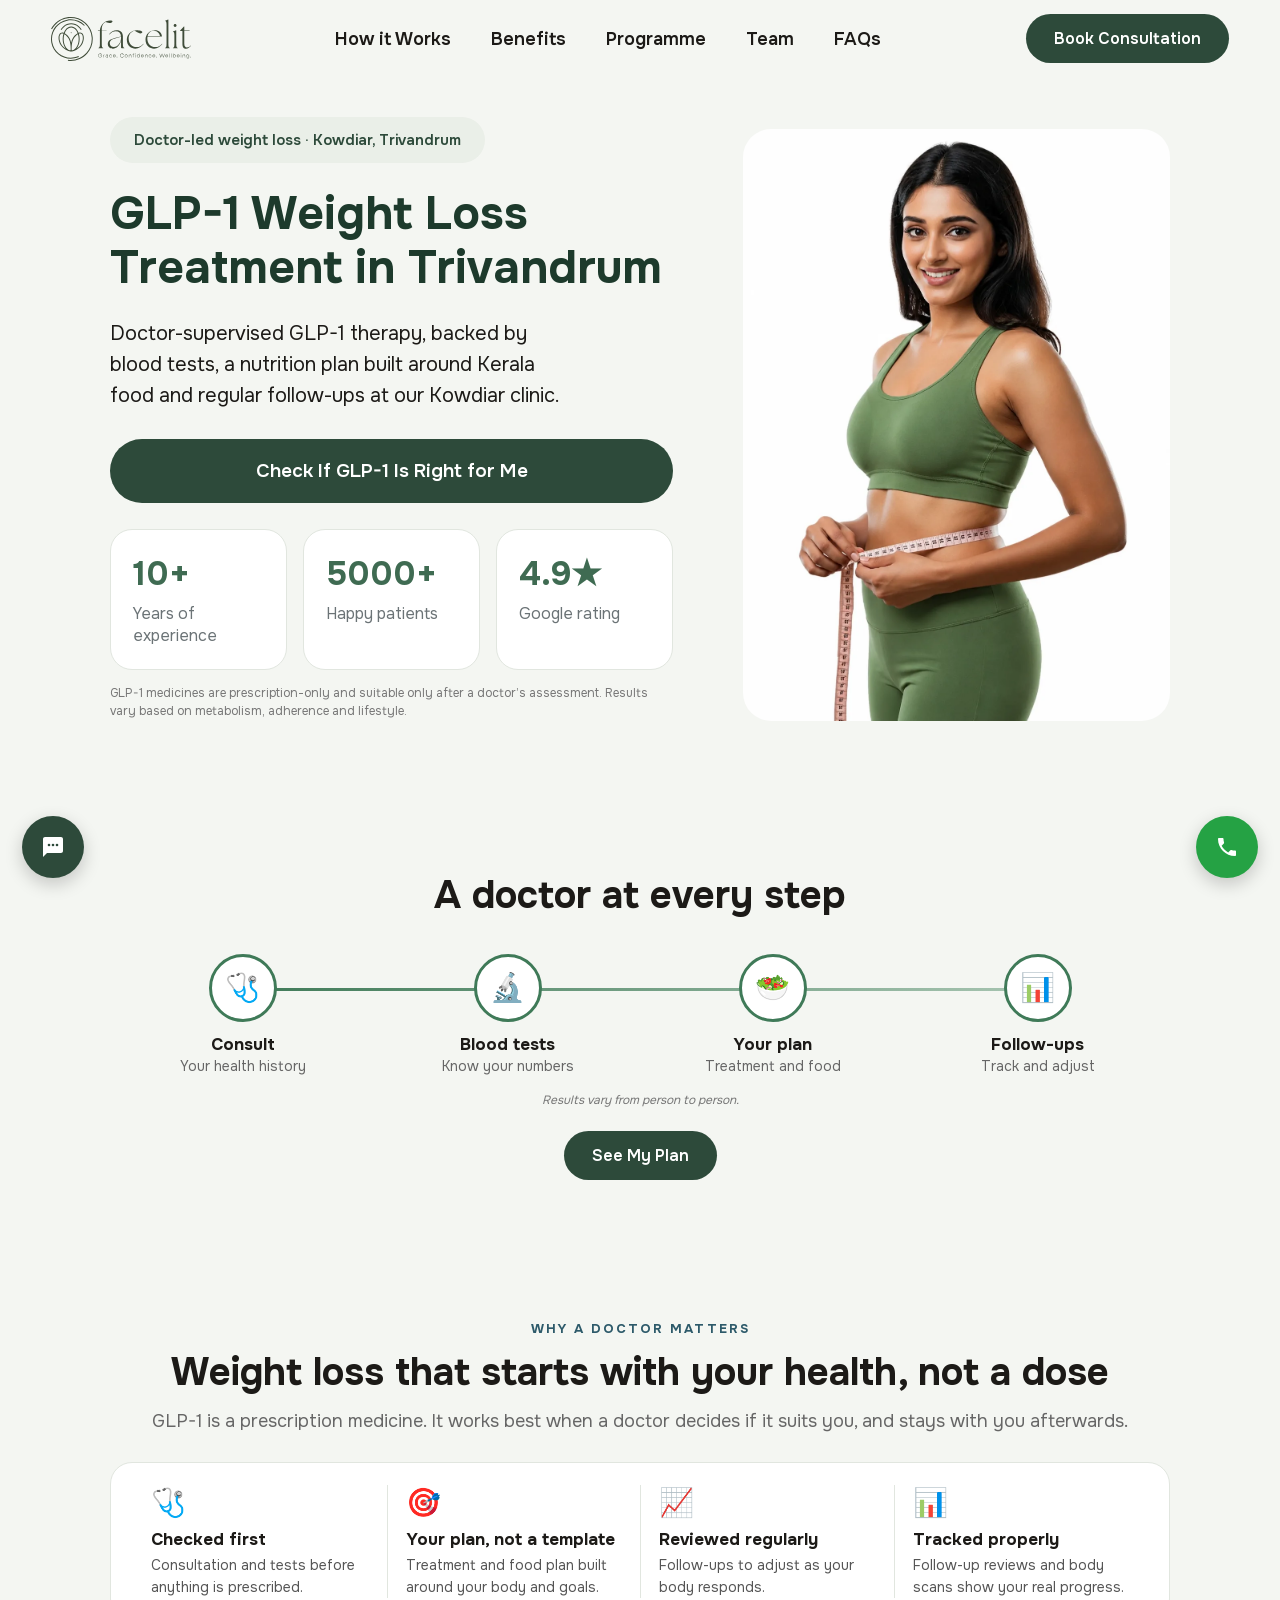
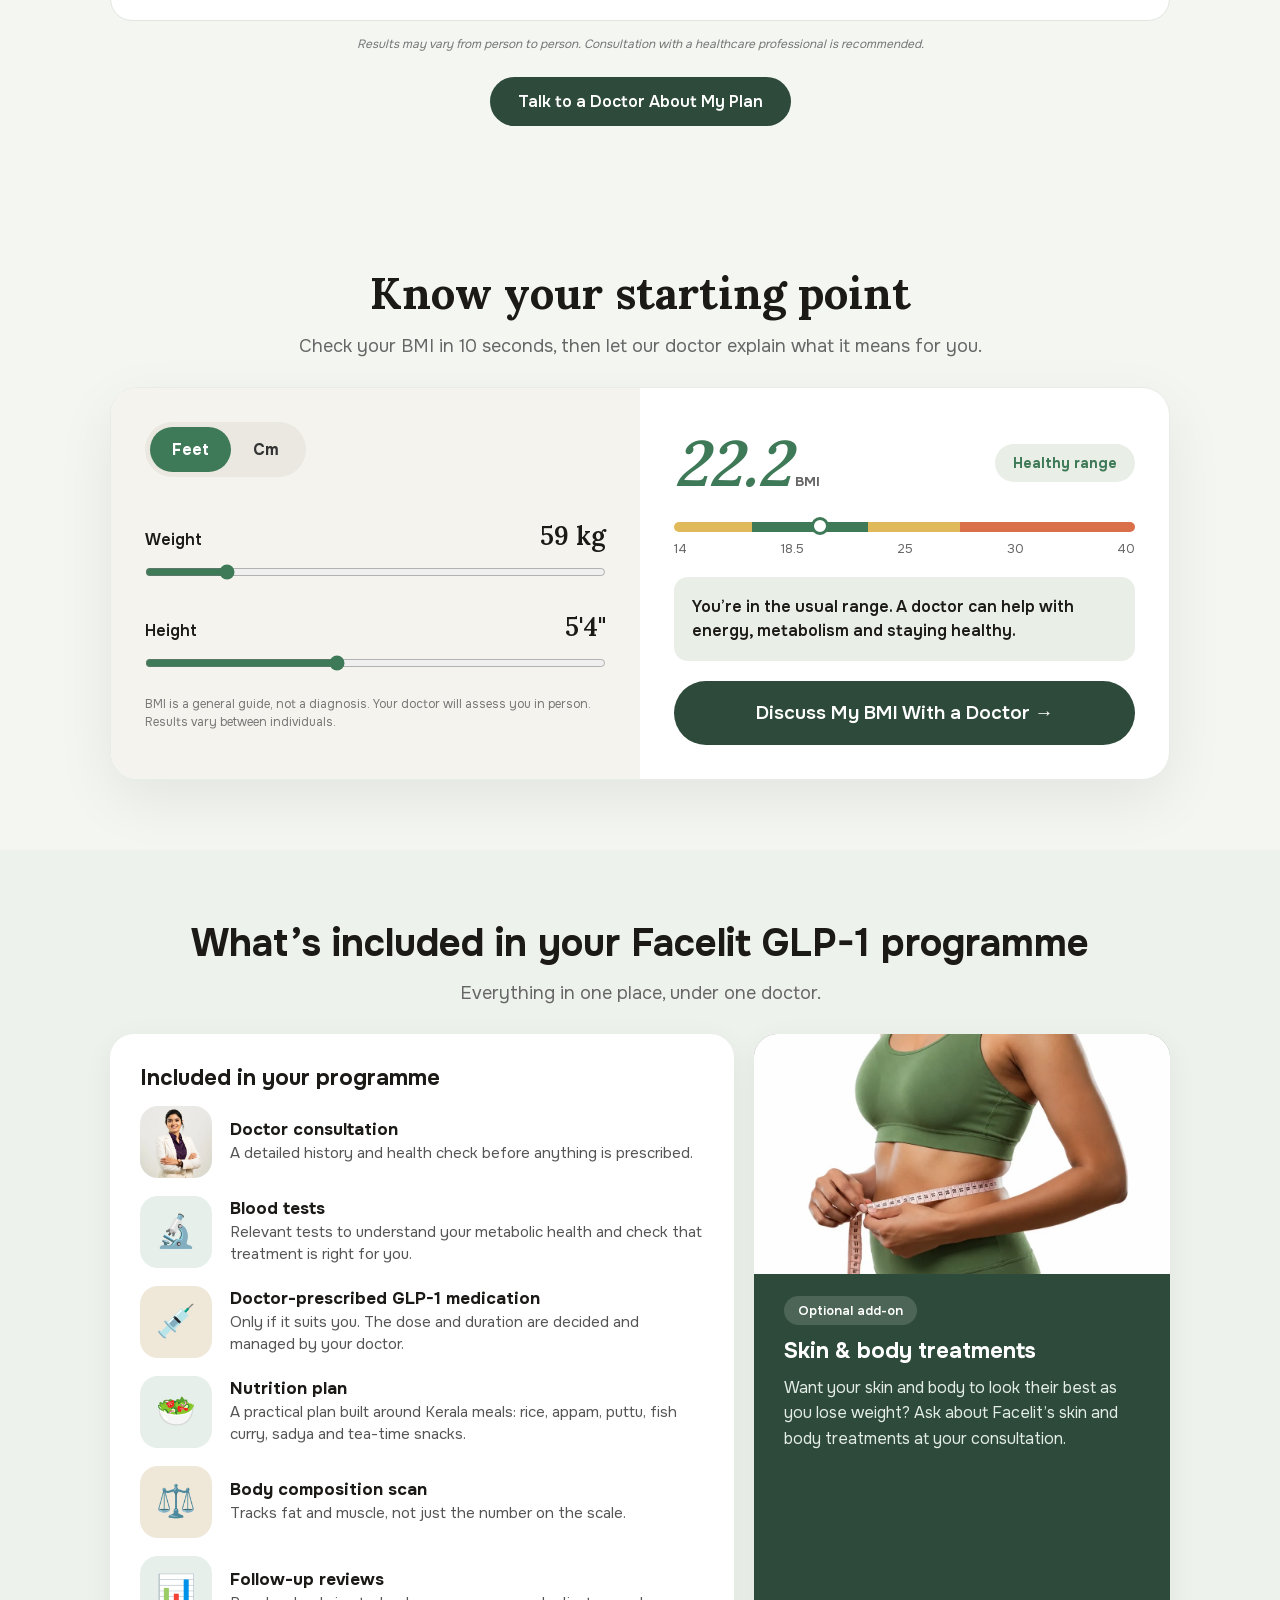
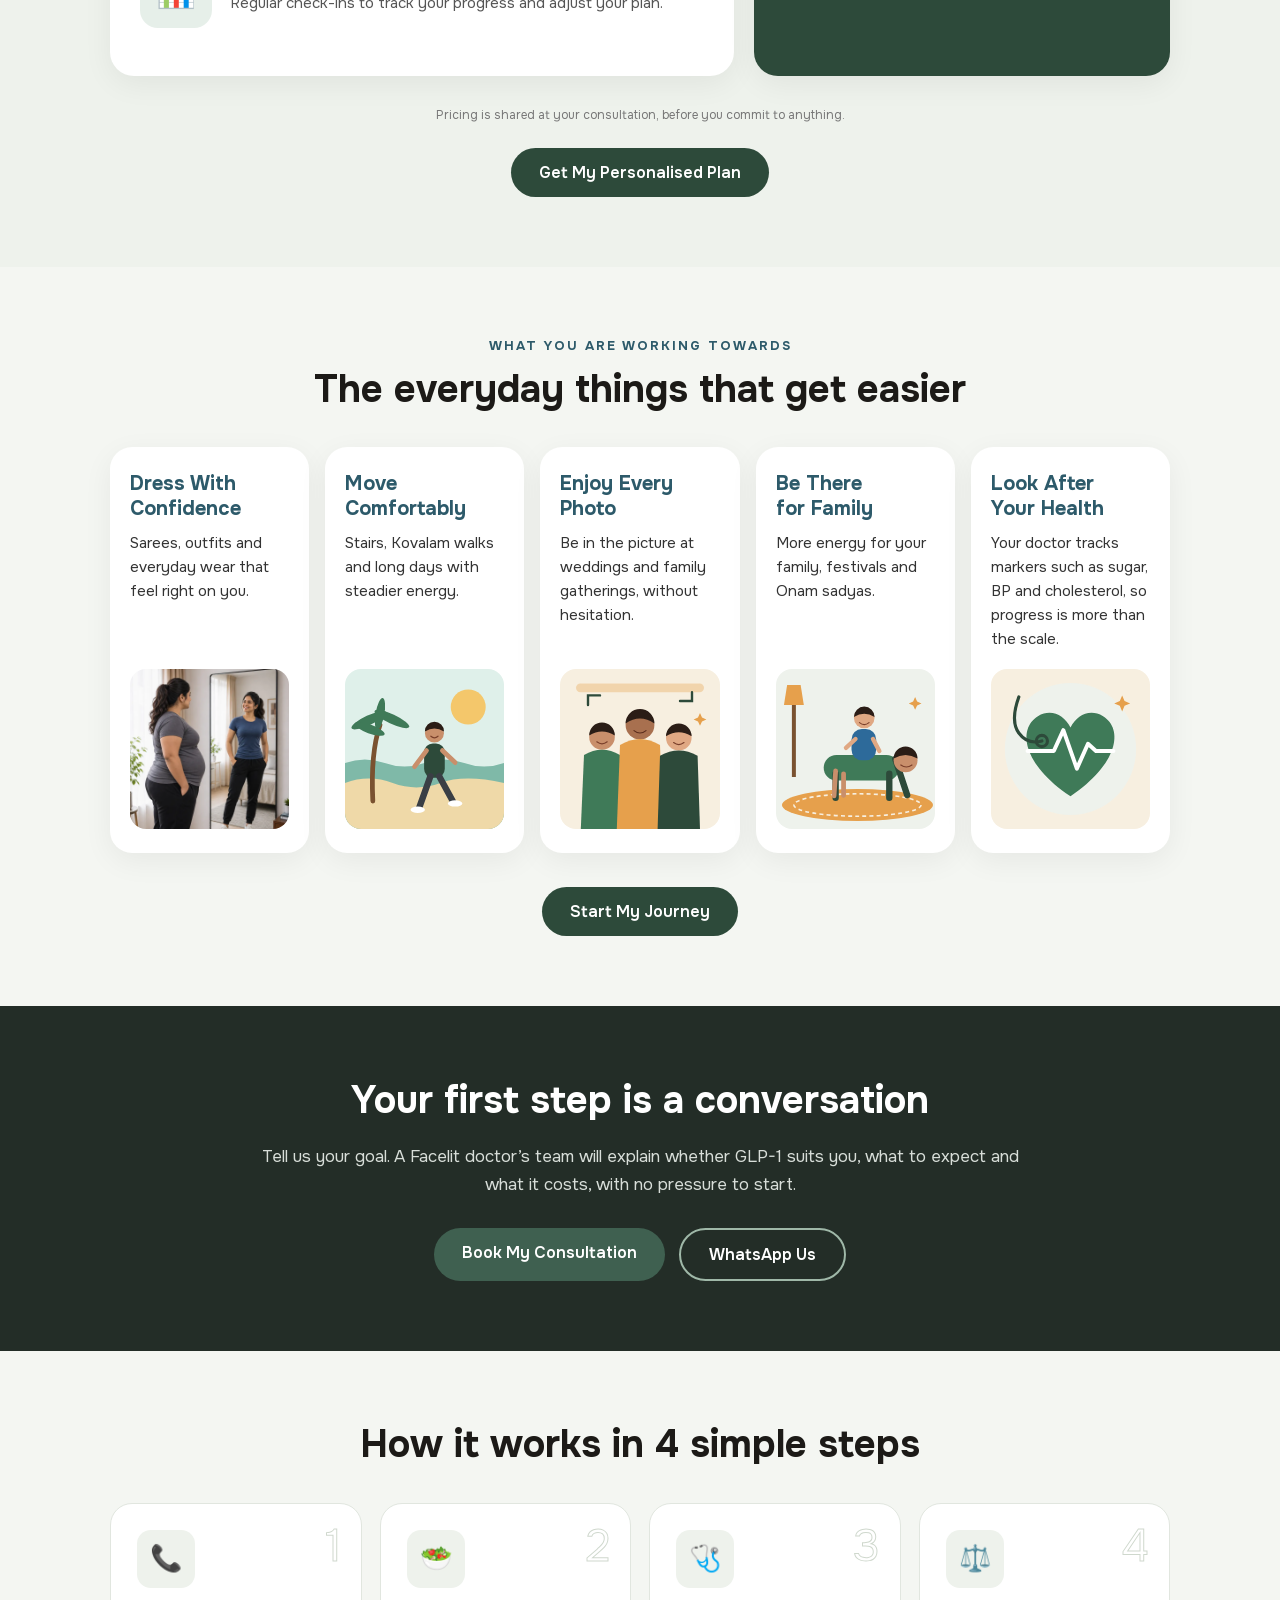
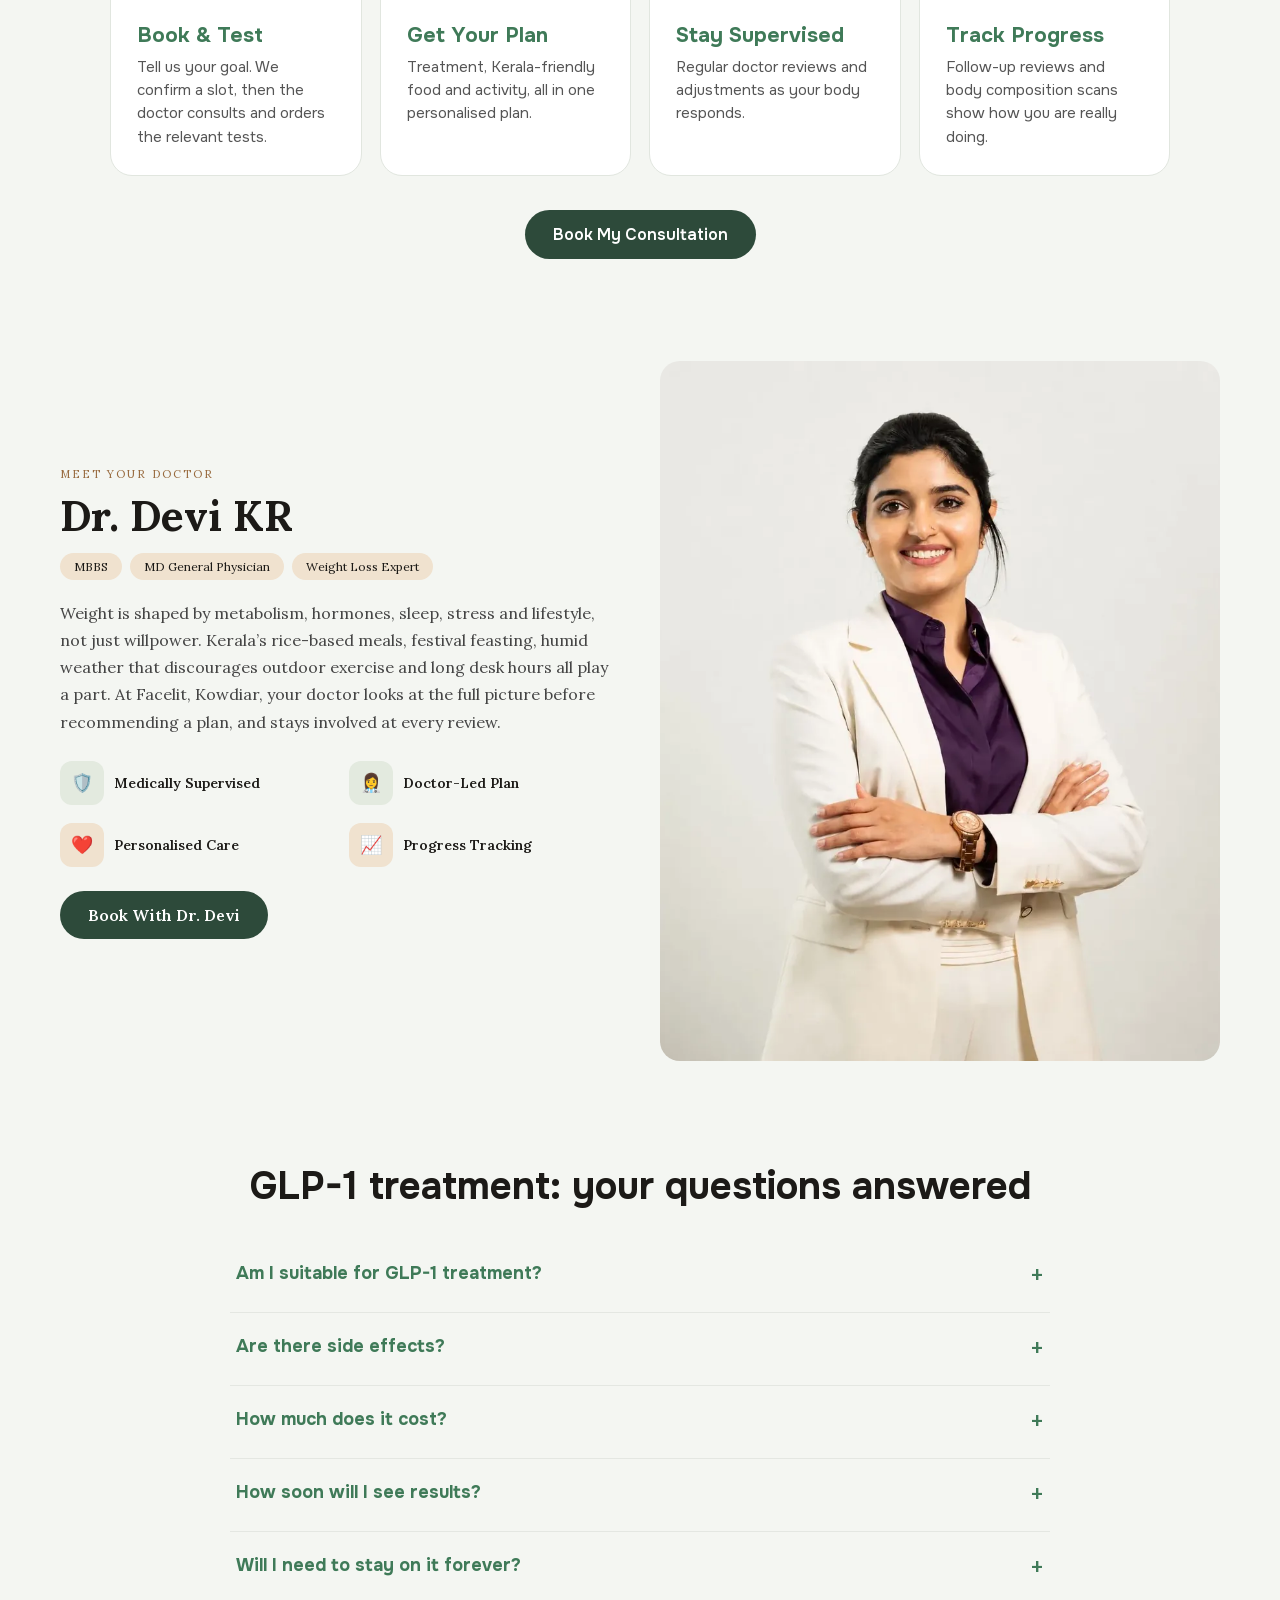
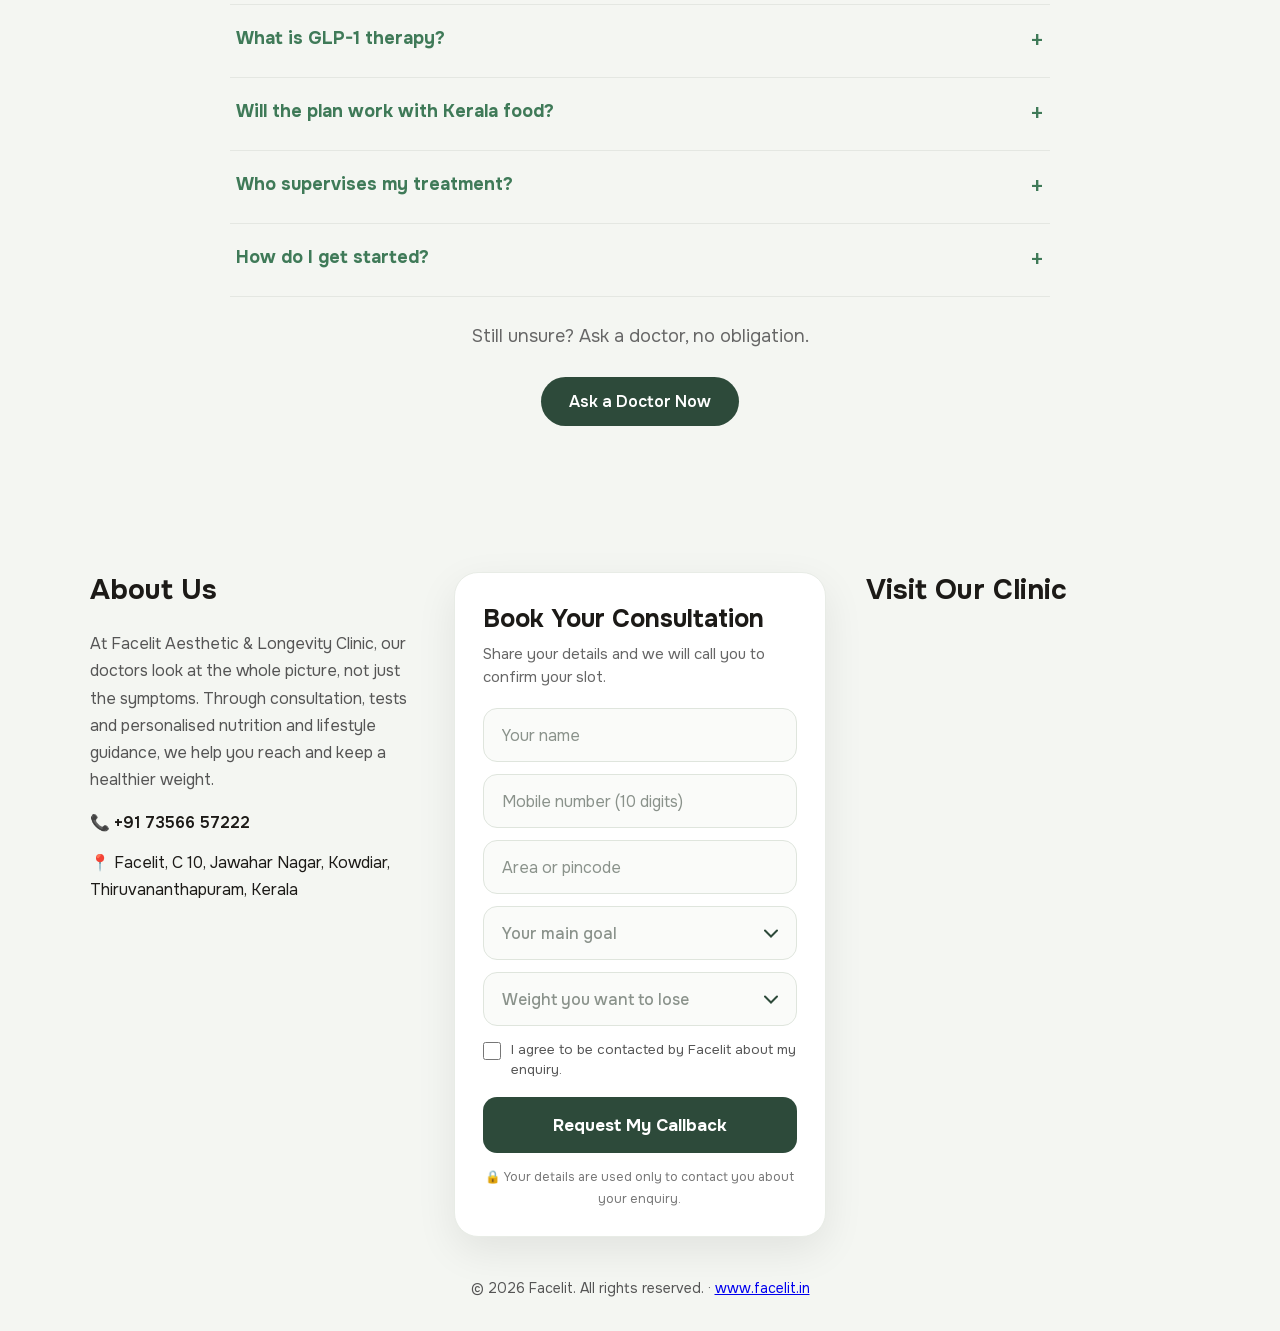
==== glp1-trivandrum/index.html @ 4f312d4b "GLP-1 benefits: mirror photo on Dress With Confidence card Co-Authored-By: Claude Sonnet 5.5 <norepl" ====
<!doctype html>
<html lang="en"><head><meta charset="utf-8"><meta name="robots" content="noindex, nofollow"><link rel="icon" type="image/png" sizes="32x32" href="/assets/favicon-32.png"><link rel="apple-touch-icon" href="/assets/apple-touch-icon.png"><meta name="viewport" content="width=device-width,initial-scale=1">
<title>GLP-1 Weight Loss Treatment in Trivandrum | Doctor-Supervised | Facelit</title>
<meta name="description" content="Doctor-supervised GLP-1 weight loss in Trivandrum. Consultation and tests first, a plan built around Kerala food, regular reviews. Facelit, Kowdiar.">
<link rel="preload" as="font" type="font/woff2" href="/assets/fonts/onest-latin.woff2" crossorigin><link rel="preload" as="font" type="font/woff2" href="/assets/fonts/lora-latin.woff2" crossorigin>
<link rel="preload" as="image" href="/assets/glp-hero.webp" fetchpriority="high"><link rel="stylesheet" href="/medifacials/style.css">
<style>
.hero-box{background:#fff;border-radius:20px;padding:28px;box-shadow:0 8px 28px rgba(0,0,0,.08)}
.hero-box h2{font-size:24px;margin-bottom:6px}
.bmi label{display:block;font-size:14px;font-weight:600;margin:16px 0 4px}.bmi output{float:right;color:#3a4d39}
.bmi input[type=range]{width:100%;accent-color:#3a4d39}
.bmi-val{font:700 40px Lora,serif;color:#2d3c2d;margin:16px 0 0}.bmi-msg{font-size:14px;color:#555;line-height:1.5;margin:4px 0 16px}
.bmi-bar{height:8px;border-radius:8px;background:linear-gradient(90deg,#7fb2d9 0 25%,#7fc08a 25% 50%,#e8c35a 50% 75%,#d9704a 75%);position:relative;margin:10px 0}
.bmi-bar i{position:absolute;top:-4px;width:4px;height:16px;background:#1c1a17;border-radius:2px;left:0}
.fine{font-size:12px;color:#777;line-height:1.5}
.pgrid,.agrid{display:grid;grid-template-columns:repeat(4,1fr);gap:16px;margin:28px 0;text-align:left}
.agrid{grid-template-columns:repeat(5,1fr)}
.pcard,.acard{background:#fff;border-radius:16px;padding:22px;box-shadow:0 4px 16px rgba(0,0,0,.05)}
.pcard h3,.acard h3{font-size:17px;margin:10px 0 6px}.pcard p,.acard p{font-size:14px;color:#555;line-height:1.5;margin:0}
.pcard .ic,.acard .ic{width:48px;height:48px;border-radius:12px;background:#f0e2cf;display:flex;align-items:center;justify-content:center;font-size:22px}
.acard .n{font:700 13px Onest;color:#986a3e;letter-spacing:1px}
.steps-sec{background:#f7ecdf}
@media(max-width:768px){.pgrid{grid-template-columns:repeat(2,1fr)}.agrid{grid-template-columns:1fr}}
body{background:#f4f6f2}
.nav{display:flex;align-items:center;justify-content:space-between;gap:20px;padding:14px 4%;background:#f4f6f2;position:sticky;top:0;z-index:8}.nav img{height:44px;width:auto}
.nav nav{display:flex;gap:40px;font-weight:600;font-size:18px}.nav nav a{color:#1c1a17;text-decoration:none}.nav nav a:hover{color:#1f4a38}
.pill{display:inline-block;background:#2d4a3a;color:#fff;font-weight:600;padding:14px 28px;border-radius:999px;text-decoration:none}.pill-wide{display:block;text-align:center;font-size:19px;padding:20px}
.g-hero{background:#f4f6f2;padding:40px 20px 70px}.g-grid{max-width:1060px;margin:auto;display:grid;grid-template-columns:1.32fr 1fr;gap:70px;align-items:center}
.badge{display:inline-block;background:#eaefe8;color:#2d4a3a;font-weight:600;font-size:15px;padding:13px 24px;border-radius:999px}
.g-h1{font:700 46px/1.18 Onest,sans-serif;color:#1d3a2c;margin:24px 0 22px}.g-lead{font-size:20px;line-height:1.55;color:#1c1a17;margin:0 0 28px}
.tiles{display:grid;grid-template-columns:repeat(3,1fr);gap:16px;margin:26px 0 14px}.tile{background:#fff;border:1px solid #e1e6df;border-radius:22px;padding:22px 22px;min-height:140px}
.tile b{display:block;font:700 34px Onest,sans-serif;color:#3f6b52;margin-bottom:8px}.tile span{font-size:16px;color:#6b7376;line-height:1.4}
.g-img{background:#fff;border-radius:28px;overflow:hidden;aspect-ratio:1065/1477}.g-img img{width:100%;height:100%;object-fit:cover;object-position:50% 50%}
.fab{position:fixed;bottom:22px;width:62px;height:62px;border-radius:50%;display:flex;align-items:center;justify-content:center;color:#fff;font-size:28px;text-decoration:none;box-shadow:0 6px 18px rgba(0,0,0,.2);z-index:10}.fab-wa{left:22px;background:#2d4a3a}.fab-call{right:22px;background:#25a244}
@media(max-width:900px){.nav nav{display:none}.g-grid{grid-template-columns:1fr;gap:30px}.g-h1{font-size:36px}.g-lead{font-size:17px}.fab{bottom:80px}.tile b{font-size:24px}}

.c{max-width:1100px;margin:auto;padding:0 20px}.sec{padding:70px 0}.sec.alt{background:#eef2ec}.center{text-align:center}
.eb{font:700 13px Onest;letter-spacing:2px;color:#2d5a6a;text-transform:uppercase;margin:0 0 12px}.h{font:700 38px/1.25 Onest,sans-serif;color:#1c1a17;margin:0 0 14px}.h.serif{font-family:Lora,serif;font-size:44px}.sb{color:#666;font-size:18px;margin:0 0 30px}
.strip{display:grid;grid-template-columns:repeat(4,1fr);background:#fff;border:1px solid #e1e6df;border-radius:22px;padding:22px;margin:30px 0 0;text-align:left}.strip div{padding:0 18px;border-left:1px solid #e1e6df}.strip div:first-child{border:0}
.strip i{font-style:normal;font-size:28px;display:block;margin-bottom:8px}.strip b{display:block;font-size:17px;margin-bottom:4px}.strip span{font-size:14px;color:#555;line-height:1.5}
.bmi2{display:grid;grid-template-columns:1fr 1fr;background:#fff;border-radius:28px;box-shadow:0 20px 60px rgba(0,0,0,.07);overflow:hidden;text-align:left;border:1px solid #e8ece6}
.bl{background:#f4f3ee;padding:34px}.br{padding:34px}.seg{display:inline-flex;background:#eae8e1;border-radius:999px;padding:5px;margin-bottom:24px}.seg button{border:0;background:none;padding:12px 22px;border-radius:999px;font:700 16px Onest;cursor:pointer;color:#333}.seg .on{background:#3f7a58;color:#fff}
.row{display:flex;justify-content:space-between;align-items:baseline;margin-top:18px;font-weight:600}.row output{font:600 26px Lora,serif}.bmi2 input[type=range]{width:100%;accent-color:#3f7a58;margin:12px 0}
.top2{display:flex;justify-content:space-between;align-items:center}.bn{font:600 64px Lora,serif;color:#3f7a58;font-style:italic}.top2 small{font-weight:700;color:#666}.chip{background:#e9eee7;color:#3f7a58;font-weight:700;padding:10px 18px;border-radius:999px;font-size:14px}
.bar{height:10px;border-radius:10px;position:relative;margin:18px 0 8px;background:linear-gradient(90deg,#e0b95a 0 17%,#3f7a58 17% 42%,#e0b95a 42% 62%,#d9704a 62%)}.bar i{position:absolute;top:-5px;width:18px;height:18px;border-radius:50%;background:#fff;border:3px solid #3f7a58;margin-left:-9px;left:0}
.msg{background:#e9eee7;border-radius:14px;padding:18px;font-weight:600;line-height:1.5;margin:20px 0}
.bgrid{display:grid;grid-template-columns:repeat(5,1fr);gap:16px;margin:34px 0;text-align:left}.bc2{background:#fff;border-radius:22px;padding:24px 20px;box-shadow:0 8px 30px rgba(0,0,0,.06);display:flex;flex-direction:column}.bc2 h3{font:700 20px Onest;color:#2d5a6a;margin-bottom:10px}.bc2 p{font-size:15px;line-height:1.6;color:#333;margin:0 0 18px;flex:1}.bc2 i{font-style:normal;font-size:44px;background:#eef2ec;border-radius:16px;display:flex;align-items:center;justify-content:center;aspect-ratio:1/1}
.dark{background:#232d27;color:#fff;padding:70px 0}.dark h2{font:700 38px Onest;margin:0 0 18px}.dark p{max-width:760px;margin:0 auto 28px;color:#d8ded9;line-height:1.7;font-size:17px}.dark .pill{background:#3f6050}
.four{display:grid;grid-template-columns:repeat(4,1fr);gap:18px;margin:34px 0;text-align:left}.f4{background:#fff;border:1px solid #e1e6df;border-radius:22px;padding:26px;position:relative}.f4 em{position:absolute;top:14px;right:20px;font:400 44px Onest;color:transparent;-webkit-text-stroke:1px #cfd8cd;font-style:normal}
.f4 i{font-style:normal;font-size:26px;background:#eef2ec;border-radius:14px;width:58px;height:58px;display:flex;align-items:center;justify-content:center;margin-bottom:34px}.f4 h3{font:700 21px Onest;color:#3f7a58;margin-bottom:8px}.f4 p{margin:0;color:#555;line-height:1.55;font-size:15px}
.gq{max-width:820px;margin:30px auto 0}.gq details{border-bottom:1px solid #e4e7e2}.gq summary{list-style:none;cursor:pointer;padding:22px 6px;font:700 18px Onest;color:#3f7a58;display:flex;justify-content:space-between;gap:16px}.gq summary::-webkit-details-marker{display:none}.gq summary:after{content:"+";font-size:28px;font-weight:300;line-height:1}.gq details[open] summary:after{content:"−"}.gq p{margin:0 6px 22px;color:#444;line-height:1.7}
.foot{background:#f4f6f2;padding:60px 20px 30px}.fgrid{max-width:1100px;margin:auto;display:grid;grid-template-columns:1fr 1fr 1fr;gap:40px}.foot h3{font:700 28px Onest;margin-bottom:22px}.foot p{color:#555;line-height:1.7}.foot .ct{color:#1c1a17;margin:12px 0}
.gf{display:grid;gap:14px}.gf input,.gf select{width:100%;padding:18px 22px;border:1px solid #e1e4de;border-radius:999px;font:16px Onest;background:#fff}.gf .hp{display:none}.gf .chk{display:flex;gap:10px;font-size:13px;color:#555}.gf .chk input{width:auto}
.map{width:100%;height:340px;border:0;border-radius:18px}.copy{text-align:center;color:#777;font-size:14px;margin:40px 0 0}.fmsg.err{color:#b3261e;font-size:14px}
@media(max-width:900px){.sec{padding:44px 0}.h,.h.serif{font-size:28px}.strip,.four{grid-template-columns:1fr 1fr}.strip div{border:0;padding:10px}.bmi2,.fgrid{grid-template-columns:1fr}.bgrid{grid-template-columns:1fr 1fr}.dark h2{font-size:28px}.bn{font-size:48px}}
@media(max-width:560px){.strip,.four,.bgrid{grid-template-columns:1fr}}

.ticks{list-style:none;padding:0;margin:0 0 24px}.ticks li{position:relative;padding-left:30px;margin:10px 0;font-size:16px;line-height:1.45}.ticks li:before{content:"✓";position:absolute;left:0;top:1px;width:20px;height:20px;border-radius:50%;background:#2d4a3a;color:#fff;font-size:12px;display:flex;align-items:center;justify-content:center}
.cta-note{font-size:14px;color:#555;margin:12px 0 0}.cta-note a{color:#2d4a3a;font-weight:700}
.ticks2{display:flex;justify-content:space-between;font-size:13px;color:#666}
.btns{display:flex;gap:14px;justify-content:center;flex-wrap:wrap}.dark .pill.ghost{background:transparent;border:2px solid #9fb8a8}
.pill{cursor:pointer}#leadDlg .gf{text-align:left}#leadDlg .pill-wide{width:100%;border:0;font:700 17px Onest;cursor:pointer}
.gf button.pill{border:0;font:700 19px Onest,sans-serif}

/* ---- mobile-first fixes ---- */
html,body{overflow-x:hidden}.g-grid>*,.fgrid>*,.bmi2>*,.doc-grid>*{min-width:0}
.mbar{display:none}
@media(max-width:900px){
.g-grid{grid-template-columns:minmax(0,1fr)}.fgrid,.bmi2{grid-template-columns:minmax(0,1fr)}
.nav{position:static;padding:10px 16px}.nav img{height:38px}.nav .pill{padding:11px 16px;font-size:14px}
.g-hero{padding:16px 16px 36px}.g-grid{gap:22px}
.badge{font-size:13px;padding:10px 16px;line-height:1.35}
.g-h1{font-size:33px;line-height:1.15;margin:16px 0 14px}.g-lead{font-size:17px;margin:0 0 18px}
.ticks li{font-size:15px;margin:9px 0}.ticks{margin-bottom:18px}
.pill-wide{font-size:17px;padding:17px 14px}.cta-note{font-size:13px}
.tiles{gap:8px;margin:20px 0 12px}.tile{padding:14px 12px;min-height:0;border-radius:16px}.tile b{font-size:22px;margin-bottom:4px}.tile span{font-size:12.5px}
.g-img{border-radius:22px;aspect-ratio:4/5;max-height:440px}.g-img img{object-position:50% 25%}
.sec{padding:38px 0}.c{padding:0 16px}.h,.h.serif{font-size:25px;line-height:1.25}.sb{font-size:16px;margin-bottom:22px}.eb{font-size:12px}
.strip{grid-template-columns:minmax(0,1fr);padding:6px 16px;gap:0;border-radius:18px}.strip div{padding:14px 0;border:0;border-bottom:1px solid #e8ece6;display:grid;grid-template-columns:44px 1fr;column-gap:12px}.strip div:last-child{border:0}.strip i{grid-row:1/3;font-size:26px;margin:0;align-self:center}.strip b{font-size:16px;margin:0}.strip span{font-size:14px}
.bl,.br{padding:22px 18px}.bmi2{border-radius:22px}.seg button{padding:10px 20px;font-size:15px}.row output{font-size:22px}.bn{font-size:46px}.chip{font-size:12px;padding:8px 12px}.msg{padding:14px;font-size:15px}
.pgrid{grid-template-columns:minmax(0,1fr);gap:10px;margin:20px 0}.pcard{display:grid;grid-template-columns:48px 1fr;column-gap:14px;padding:16px}.pcard .ic{grid-row:1/3;align-self:center}.pcard h3{margin:0 0 3px;font-size:16px}
.bgrid{display:flex;overflow-x:auto;scroll-snap-type:x mandatory;gap:12px;margin:22px -16px;padding:4px 16px 14px;-webkit-overflow-scrolling:touch;scrollbar-width:none}.bgrid::-webkit-scrollbar{display:none}.bc2{flex:0 0 78%;scroll-snap-align:center}.bc2 i{aspect-ratio:auto;height:84px;font-size:38px}.bc2 p{font-size:14.5px}
.dark{padding:44px 0}.dark h2{font-size:26px}.dark p{font-size:15.5px}.btns{flex-direction:column}.btns .pill{width:100%;text-align:center;padding:16px}
.four{grid-template-columns:minmax(0,1fr);gap:10px;margin:22px 0}.f4{padding:16px 16px 16px 16px;display:grid;grid-template-columns:48px 1fr;column-gap:14px}.f4 i{grid-row:1/3;width:48px;height:48px;margin:0;align-self:center}.f4 h3{font-size:17px;margin:0 0 3px}.f4 em{font-size:30px;top:8px;right:14px}.f4 p{font-size:14px}
.gq summary{font-size:16px;padding:18px 2px}.gq p{font-size:15px}
.doc-grid{gap:22px}.doctor-name{font-size:28px!important}.cnf-features-wrapper{grid-template-columns:1fr 1fr!important;gap:12px!important}
.foot{padding:40px 16px 24px}.foot h3{font-size:23px;margin-bottom:16px}.fgrid{gap:34px}.gf input,.gf select{font-size:16px;padding:16px 18px}.map{height:240px}
.fab{display:none}body{padding-bottom:86px}
.mbar{display:flex;position:fixed;left:0;right:0;bottom:0;gap:10px;padding:10px 12px calc(10px + env(safe-area-inset-bottom));background:#fff;box-shadow:0 -4px 18px rgba(0,0,0,.14);z-index:20}
.mbar .pill{flex:1;text-align:center;padding:15px 8px;font-size:16px}.mbar .ic{width:52px;height:52px;border-radius:50%;display:flex;align-items:center;justify-content:center;font-size:24px;color:#fff;text-decoration:none;flex:none}.mbar .ic-wa{background:#25d366}.mbar .ic-call{background:#2d4a3a}
}
@media(max-width:380px){.g-h1{font-size:30px}.tile b{font-size:19px}}

.incl{display:grid;grid-template-columns:1.5fr 1fr;gap:20px;text-align:left;margin:30px 0}
.ic1,.ic2{background:#fff;border-radius:24px;padding:30px;box-shadow:0 8px 30px rgba(0,0,0,.06)}
.ic1 h3,.ic2 h3{font:700 22px Onest,sans-serif;margin-bottom:14px}.ic1 ul{list-style:none;margin:0;padding:0}
.ic1 li{position:relative;padding:0 0 16px 38px}.ic1 li:before{content:"✓";position:absolute;left:0;top:0;width:26px;height:26px;border-radius:50%;background:#3f7a58;color:#fff;font-size:14px;display:flex;align-items:center;justify-content:center}
.ic1 li b{display:block;font-size:17px;margin-bottom:2px}.ic1 li span{font-size:15px;color:#555;line-height:1.5}
.ic2{background:#2d4a3a;color:#fff;display:flex;flex-direction:column;justify-content:center}.ic2 .opt{align-self:flex-start;background:rgba(255,255,255,.15);padding:6px 14px;border-radius:999px;font-size:13px;font-weight:600;margin-bottom:18px}
.ic2 i{font-style:normal;font-size:40px;margin-bottom:10px}.ic2 p{line-height:1.6;color:#e3ece6;margin:0}
@media(max-width:900px){.incl{grid-template-columns:minmax(0,1fr);gap:14px;margin:22px 0}.ic1,.ic2{padding:22px 18px;border-radius:20px}.ic1 h3,.ic2 h3{font-size:19px}}

.vs{color:#777;font-weight:400}.alone{color:#b9852f}
.cmp{display:grid;grid-template-columns:1fr 1fr;gap:18px;text-align:left;margin:28px 0 0}
.cmp>div{border-radius:22px;padding:28px}.cmp h3{font:700 21px Onest,sans-serif;margin-bottom:14px}
.cmp ul{list-style:none;margin:0;padding:0}.cmp li{position:relative;padding:0 0 12px 30px;line-height:1.5;font-size:16px}
.cmp-a{background:#fbf5ea;border:1px solid #efe1c4}.cmp-a h3{color:#b9852f}.cmp-a li:before{content:"–";position:absolute;left:4px;color:#b9852f;font-weight:700}
.cmp-b{background:#2d4a3a;color:#fff}.cmp-b li:before{content:"✓";position:absolute;left:0;top:1px;width:20px;height:20px;border-radius:50%;background:#fff;color:#2d4a3a;font-size:12px;display:flex;align-items:center;justify-content:center}
@media(max-width:900px){.cmp{grid-template-columns:minmax(0,1fr);gap:12px}.cmp>div{padding:20px 18px;border-radius:18px}.cmp h3{font-size:18px}.cmp li{font-size:15px}}

@media(max-width:900px){.g-grid{display:flex;flex-direction:column;gap:0}.g-grid>div:first-child{display:contents}
.g-grid .badge{order:1;align-self:flex-start}.g-grid .g-h1{order:2;margin:16px 0 18px}.g-grid .g-img{order:3;width:100%;margin:0 0 20px}
.g-grid .g-lead{order:4}.g-grid .pill-wide{order:5}.g-grid .tiles{order:6}.g-grid .fine{order:7}}

@media(max-width:900px){.g-grid .badge{align-self:center;text-align:center}.g-grid .g-h1{text-align:center;font-size:34px;margin:18px 0 18px}
.g-grid .g-img{width:74%;max-height:none;aspect-ratio:1065/1477;align-self:center;margin:0 0 22px}.g-grid .g-img img{object-position:50% 50%}
.g-grid .g-lead{text-align:center;font-size:18px;margin:0 0 22px}.g-grid .fine{text-align:center}}

/* ---- mobile type scale (final) ---- */
h1,h2,h3,.g-lead,.sb{text-wrap:balance}
@media(max-width:900px){
body{font-size:16px;-webkit-text-size-adjust:100%}
.nav .pill{font-size:15px;padding:12px 18px}
.g-grid .badge{font-size:14px;font-weight:600;padding:11px 20px;line-height:1.35;max-width:100%;text-align:center}
.g-grid .g-h1{font-size:clamp(28px,8.6vw,36px);line-height:1.15;letter-spacing:-.01em}
.g-grid .g-lead{font-size:clamp(16px,4.6vw,18px);line-height:1.55}
.pill-wide{font-size:17px}
.tile b{font-size:clamp(20px,5.8vw,24px)}.tile span{font-size:13px;line-height:1.35}
.fine,.g-grid .fine{font-size:12.5px;line-height:1.5}
.eb{font-size:12px}.h,.h.serif{font-size:clamp(23px,6.6vw,28px)}.sb{font-size:16px;line-height:1.55}
.cmp h3,.ic1 h3,.ic2 h3{font-size:19px}.cmp li,.ic1 li span{font-size:15px}.ic1 li b{font-size:16px}
.strip b{font-size:16px}.strip span{font-size:14px}
.bc2 h3{font-size:18px}.bc2 p{font-size:15px}.f4 h3{font-size:17px}.f4 p{font-size:14.5px}
.dark h2{font-size:clamp(24px,7vw,28px)}.dark p{font-size:16px}
.gq summary{font-size:16px}.gq p{font-size:15px}
.foot p,.foot .ct{font-size:15px}.copy{font-size:13px}
.mbar .pill{font-size:16px}
}
@media(max-width:900px){.eyebrow{font-size:12px!important}.g-grid .badge{white-space:nowrap;padding:11px 16px}}

/* ---- mobile: match reference exactly ---- */
@media(max-width:900px){
.mbar{display:none!important}body{padding-bottom:0!important}
.fab{display:flex!important;width:50px;height:50px;bottom:16px;font-size:0;box-shadow:0 4px 14px rgba(0,0,0,.25)}.fab-wa{left:16px}.fab-call{right:16px}
.g-hero{padding:8px 20px 40px}
.nav{padding:10px 20px}.nav .pill{font-size:15px;padding:13px 22px}
.g-grid .badge{background:#eef2ec;font-size:13.5px;padding:11px 18px;margin-top:6px}
.g-grid .g-h1{font-size:clamp(23px,6.6vw,27px);line-height:1.22;margin:16px 0 16px;letter-spacing:0}
.g-grid .g-img{width:62%;border-radius:20px;margin:0 0 20px}
.g-grid .g-lead{font-size:16px;line-height:1.45;margin:0 0 22px}
.g-grid .pill-wide{font-size:16px;padding:16px 14px;font-weight:600}
}
@media(max-width:900px){.g-grid{align-items:stretch}.g-grid .pill-wide{width:100%}}

.jr{display:grid;grid-template-columns:repeat(4,1fr);gap:0;margin:34px 0 16px;position:relative}
.jr:before{content:"";position:absolute;top:34px;left:12.5%;right:12.5%;height:3px;background:linear-gradient(90deg,#3f7a58,#a8c5b2);border-radius:3px}
.jr div{position:relative;display:flex;flex-direction:column;align-items:center;padding:0 8px}
.jr i{font-style:normal;font-size:28px;width:68px;height:68px;border-radius:50%;background:#fff;border:3px solid #3f7a58;display:flex;align-items:center;justify-content:center;margin-bottom:12px;position:relative}
.jr b{font:700 17px Onest,sans-serif;margin-bottom:2px}.jr span{font-size:14px;color:#666}
@media(max-width:900px){.jr{grid-template-columns:minmax(0,1fr);gap:14px;margin:22px 0 10px;text-align:left}.jr:before{top:34px;bottom:34px;left:33px;right:auto;width:3px;height:auto}
.jr div{flex-direction:row;align-items:center;gap:14px;padding:0}.jr i{margin:0;flex:none;width:68px;height:68px}.jr b{display:block}.jr div>*:not(i){text-align:left}.jr b,.jr span{display:block}}
@media(max-width:900px){.jr div{display:grid;grid-template-columns:68px 1fr;column-gap:14px;align-items:center;justify-items:start}.jr i{grid-row:1/3}.jr b{align-self:end}.jr span{align-self:start}}

.ic1 li{display:grid;grid-template-columns:72px 1fr;column-gap:18px;align-items:center;padding:0 0 18px}.ic1 li:before{display:none}
.ic1 .th{width:72px;height:72px;border-radius:18px;object-fit:cover;object-position:50% 20%;display:flex;align-items:center;justify-content:center;font-style:normal;font-size:32px}
.ic1 li b{display:block}
.ic2{padding:0;overflow:hidden;justify-content:flex-start}.ic2 .ic2img{width:100%;height:240px;object-fit:cover;object-position:50% 72%;background:#fff}
.ic2 .opt{margin:22px 30px 12px}.ic2 h3{margin:0 30px 10px}.ic2 p{margin:0 30px 30px}
@media(max-width:900px){.ic1 li{grid-template-columns:60px 1fr;column-gap:14px}.ic1 .th{width:60px;height:60px;border-radius:14px;font-size:26px}.ic2 .ic2img{height:190px}.ic2 .opt{margin:18px 18px 10px}.ic2 h3{margin:0 18px 8px}.ic2 p{margin:0 18px 22px}}

/* ---- form redesign ---- */
.fgrid{grid-template-columns:1fr 1.15fr 1fr;align-items:start}
.foot .ct a{color:#1c1a17;font-weight:600;text-decoration:none}.foot .ct a:hover{text-decoration:underline}
.fgrid>div:nth-child(2){background:#fff;border-radius:24px;padding:30px 28px 26px;box-shadow:0 14px 40px rgba(0,0,0,.08);border:1px solid #e8ece6}
.fgrid>div:nth-child(2) h3{font-size:25px;margin-bottom:8px}.fgrid>div:nth-child(2)>p{margin:0 0 20px!important;font-size:15px;line-height:1.5;color:#666}
.gf{gap:12px}
.gf input:not([type=checkbox]),.gf select{height:54px;padding:0 18px;border:1.5px solid #dfe5dd;border-radius:14px;font:500 16px Onest,sans-serif;color:#1c1a17;background:#fafbf9;transition:border-color .15s,box-shadow .15s}
.gf input::placeholder{color:#8a928b;font-weight:400}
.gf input:focus,.gf select:focus{outline:0;border-color:#3f7a58;background:#fff;box-shadow:0 0 0 4px rgba(63,122,88,.15)}
.gf select{-webkit-appearance:none;appearance:none;padding-right:44px;color:#1c1a17;text-overflow:ellipsis;background:#fafbf9 url("data:image/svg+xml,%3Csvg xmlns='http://www.w3.org/2000/svg' width='14' height='9' viewBox='0 0 14 9'%3E%3Cpath d='M1 1.5l6 6 6-6' fill='none' stroke='%232d4a3a' stroke-width='2' stroke-linecap='round'/%3E%3C/svg%3E") no-repeat right 18px center}
.gf select:invalid,.gf select:has(option[value=""]:checked){color:#8a928b}
.gf .chk{display:flex;align-items:flex-start;gap:10px;font-size:13.5px;line-height:1.45;color:#555;margin:2px 0 4px}.gf .chk input{width:18px;height:18px;margin:2px 0 0;flex:none;accent-color:#2d4a3a}
.gf button.pill{height:56px;padding:0 20px;font-size:17px;border-radius:14px;margin-top:2px}
.gf .fmsg:empty{display:none}.gf .fmsg{margin:2px 0 0;line-height:1.4}.gf .fine{margin:2px 0 0;text-align:center;font-size:12.5px;color:#777}
.map{height:100%;min-height:440px}
#leadDlg .gf input:not([type=checkbox]),#leadDlg .gf select{height:52px}
@media(max-width:900px){.fgrid{grid-template-columns:minmax(0,1fr)}.fgrid>div:nth-child(2){padding:24px 18px 20px;border-radius:20px}.fgrid>div:nth-child(2) h3{font-size:22px}.map{min-height:240px;height:240px}}

.bc2 .bimg{width:100%;aspect-ratio:1/1;object-fit:cover;object-position:35% 30%;border-radius:16px}
@media(max-width:900px){.bc2 .bimg{height:190px;aspect-ratio:auto}}
</style></head><body>
<header class="nav"><a href="/glp1-trivandrum/"><img src="/assets/facelit-logo.svg" alt="Facelit" width="140" height="44"></a>
<nav><a href="#steps">How it Works</a><a href="#benefits">Benefits</a><a href="#programme">Programme</a><a href="#doctor">Team</a><a href="#faq">FAQs</a></nav><a class="pill" href="#book" data-lead="form">Book Consultation</a></header>
<main>
<section class="g-hero"><div class="g-grid"><div>
<span class="badge">Doctor-led weight loss · Kowdiar, Trivandrum</span>
<h1 class="g-h1">GLP-1 Weight Loss Treatment in Trivandrum</h1>
<p class="g-lead">Doctor-supervised GLP-1 therapy, backed by blood tests, a nutrition plan built around Kerala food and regular follow-ups at our Kowdiar clinic.</p>
<a class="pill pill-wide" href="#book" data-lead="form">Check If GLP-1 Is Right for Me</a>
<div class="tiles"><div class="tile"><b>10+</b><span>Years of experience</span></div><div class="tile"><b>5000+</b><span>Happy patients</span></div><div class="tile"><b>4.9★</b><span>Google rating</span></div></div>
<p class="fine">GLP-1 medicines are prescription-only and suitable only after a doctor’s assessment. Results vary based on metabolism, adherence and lifestyle.</p></div>
<div class="g-img"><img fetchpriority="high" decoding="async" src="/assets/glp-hero.webp" alt="Woman measuring her waist" width="1065" height="1477"></div></div></section>

<section class="sec" id="compare"><div class="c center"><h2 class="h">A doctor at every step</h2>
<div class="jr"><div><i>🩺</i><b>Consult</b><span>Your health history</span></div><div><i>🔬</i><b>Blood tests</b><span>Know your numbers</span></div><div><i>🥗</i><b>Your plan</b><span>Treatment and food</span></div><div><i>📊</i><b>Follow-ups</b><span>Track and adjust</span></div></div>
<p class="fine" style="margin:6px 0 22px"><em>Results vary from person to person.</em></p>
<a class="pill" href="#book" data-lead="form">See My Plan</a></div></section>

<section class="sec" id="why"><div class="c center"><p class="eb">Why a doctor matters</p><h2 class="h">Weight loss that starts with your health, not a dose</h2><p class="sb">GLP-1 is a prescription medicine. It works best when a doctor decides if it suits you, and stays with you afterwards.</p>
<div class="strip"><div><i>🩺</i><b>Checked first</b><span>Consultation and tests before anything is prescribed.</span></div><div><i>🎯</i><b>Your plan, not a template</b><span>Treatment and food plan built around your body and goals.</span></div><div><i>📈</i><b>Reviewed regularly</b><span>Follow-ups to adjust as your body responds.</span></div><div><i>📊</i><b>Tracked properly</b><span>Follow-up reviews and body scans show your real progress.</span></div></div>
<p class="fine" style="margin:14px 0 24px"><em>Results may vary from person to person. Consultation with a healthcare professional is recommended.</em></p><a class="pill" href="#book" data-lead="form">Talk to a Doctor About My Plan</a></div></section>

<section class="sec" id="bmi"><div class="c center"><h2 class="h serif">Know your starting point</h2><p class="sb">Check your BMI in 10 seconds, then let our doctor explain what it means for you.</p>
<div class="bmi2"><div class="bl"><div class="seg"><button type="button" class="on" data-u="ft">Feet</button><button type="button" data-u="cm">Cm</button></div>
<div class="row"><span>Weight</span><output id="wo">59 kg</output></div><input id="w" type="range" min="35" max="180" value="59" aria-label="Weight in kg">
<div class="row"><span>Height</span><output id="ho">5'4"</output></div><input id="h" type="range" min="130" max="210" value="163" aria-label="Height">
<p class="fine">BMI is a general guide, not a diagnosis. Your doctor will assess you in person. Results vary between individuals.</p></div>
<div class="br"><div class="top2"><div><span class="bn" id="bv">22.2</span> <small>BMI</small></div><span class="chip" id="bc">Healthy range</span></div>
<div class="bar"><i id="bp"></i></div><div class="ticks2"><span>14</span><span>18.5</span><span>25</span><span>30</span><span>40</span></div>
<p class="msg" id="bm"></p><a class="pill pill-wide" href="#book" data-lead="form">Discuss My BMI With a Doctor →</a></div></div></div></section>

<section class="sec alt" id="programme"><div class="c center"><h2 class="h">What’s included in your Facelit GLP-1 programme</h2><p class="sb">Everything in one place, under one doctor.</p>
<div class="incl"><div class="ic1"><h3>Included in your programme</h3><ul>
<li><img class="th" loading="lazy" decoding="async" src="/assets/devi.webp" alt="Dr. Devi KR" width="72" height="72"><div><b>Doctor consultation</b><span>A detailed history and health check before anything is prescribed.</span></div></li>
<li><em class="th" style="background:#e6efe9">🔬</em><div><b>Blood tests</b><span>Relevant tests to understand your metabolic health and check that treatment is right for you.</span></div></li>
<li><em class="th" style="background:#efe7d8">💉</em><div><b>Doctor-prescribed GLP-1 medication</b><span>Only if it suits you. The dose and duration are decided and managed by your doctor.</span></div></li>
<li><em class="th" style="background:#e6efe9">🥗</em><div><b>Nutrition plan</b><span>A practical plan built around Kerala meals: rice, appam, puttu, fish curry, sadya and tea-time snacks.</span></div></li>
<li><em class="th" style="background:#efe7d8">⚖️</em><div><b>Body composition scan</b><span>Tracks fat and muscle, not just the number on the scale.</span></div></li>
<li><em class="th" style="background:#e6efe9">📊</em><div><b>Follow-up reviews</b><span>Regular check-ins to track your progress and adjust your plan.</span></div></li></ul></div>
<div class="ic2"><img class="ic2img" loading="lazy" decoding="async" src="/assets/glp-hero.webp" alt="Measuring waist" width="1065" height="1477"><span class="opt">Optional add-on</span><h3>Skin &amp; body treatments</h3><p>Want your skin and body to look their best as you lose weight? Ask about Facelit’s skin and body treatments at your consultation.</p></div></div>
<p class="fine" style="margin:0 0 24px">Pricing is shared at your consultation, before you commit to anything.</p><a class="pill" href="#book" data-lead="form">Get My Personalised Plan</a></div></section>

<section class="sec" id="benefits"><div class="c center"><p class="eb">What you are working towards</p><h2 class="h">The everyday things that get easier</h2>
<div class="bgrid"><div class="bc2"><h3>Dress With Confidence</h3><p>Sarees, outfits and everyday wear that feel right on you.</p><img class="bimg" loading="lazy" decoding="async" src="/assets/glp-mirror.webp" alt="Woman smiling at her slimmer reflection in a mirror" width="720" height="900"></div>
<div class="bc2"><h3>Move Comfortably</h3><p>Stairs, Kovalam walks and long days with steadier energy.</p><img class="bimg" loading="lazy" decoding="async" src="/assets/glp-move.svg" alt="" width="400" height="400"></div>
<div class="bc2"><h3>Enjoy Every Photo</h3><p>Be in the picture at weddings and family gatherings, without hesitation.</p><img class="bimg" loading="lazy" decoding="async" src="/assets/glp-photo.svg" alt="" width="400" height="400"></div>
<div class="bc2"><h3>Be There for Family</h3><p>More energy for your family, festivals and Onam sadyas.</p><img class="bimg" loading="lazy" decoding="async" src="/assets/glp-family.svg" alt="" width="400" height="400"></div>
<div class="bc2"><h3>Look After Your Health</h3><p>Your doctor tracks markers such as sugar, BP and cholesterol, so progress is more than the scale.</p><img class="bimg" loading="lazy" decoding="async" src="/assets/glp-health.svg" alt="" width="400" height="400"></div></div><a class="pill" href="#book" data-lead="form">Start My Journey</a></div></section>

<section class="dark"><div class="c center"><h2>Your first step is a conversation</h2><p>Tell us your goal. A Facelit doctor’s team will explain whether GLP-1 suits you, what to expect and what it costs, with no pressure to start.</p>
<div class="btns"><a class="pill" href="#book" data-lead="form">Book My Consultation</a><a class="pill ghost" href="#book" data-lead="whatsapp">WhatsApp Us</a></div></div></section>

<section class="sec" id="steps"><div class="c center"><h2 class="h">How it works in 4 simple steps</h2>
<div class="four"><div class="f4"><em>1</em><i>📞</i><h3>Book &amp; Test</h3><p>Tell us your goal. We confirm a slot, then the doctor consults and orders the relevant tests.</p></div>
<div class="f4"><em>2</em><i>🥗</i><h3>Get Your Plan</h3><p>Treatment, Kerala-friendly food and activity, all in one personalised plan.</p></div>
<div class="f4"><em>3</em><i>🩺</i><h3>Stay Supervised</h3><p>Regular doctor reviews and adjustments as your body responds.</p></div>
<div class="f4"><em>4</em><i>⚖️</i><h3>Track Progress</h3><p>Follow-up reviews and body composition scans show how you are really doing.</p></div></div><a class="pill" href="#book" data-lead="form">Book My Consultation</a></div></section>

<section class="wrap doctor-section" id="doctor"><div class="doc-grid"><div><p class="eyebrow">Meet your doctor</p><h2 class="doctor-name">Dr. Devi KR</h2>
<div class="cred-row"><span class="cred-tag">MBBS</span><span class="cred-tag">MD General Physician</span><span class="cred-tag">Weight Loss Expert</span></div>
<p class="cnf-section-text">Weight is shaped by metabolism, hormones, sleep, stress and lifestyle, not just willpower. Kerala’s rice-based meals, festival feasting, humid weather that discourages outdoor exercise and long desk hours all play a part. At Facelit, Kowdiar, your doctor looks at the full picture before recommending a plan, and stays involved at every review.</p>
<div class="cnf-features-wrapper"><div class="cnf-feature"><div class="cnf-feature-icon cnf-green">🛡️</div><div class="cnf-feature-text">Medically Supervised</div></div><div class="cnf-feature"><div class="cnf-feature-icon cnf-purple">👩‍⚕️</div><div class="cnf-feature-text">Doctor-Led Plan</div></div><div class="cnf-feature"><div class="cnf-feature-icon cnf-orange">❤️</div><div class="cnf-feature-text">Personalised Care</div></div><div class="cnf-feature"><div class="cnf-feature-icon cnf-yellow">📈</div><div class="cnf-feature-text">Progress Tracking</div></div></div>
<p style="margin-top:24px"><a class="pill" href="#book" data-lead="form">Book With Dr. Devi</a></p></div>
<img class="doc-img" loading="lazy" decoding="async" src="/assets/devi.webp" alt="Dr. Devi KR" width="1143" height="1376"></div></section>

<section class="sec" id="faq"><div class="c"><h2 class="h center">GLP-1 treatment: your questions answered</h2><div class="gq"><details><summary>Am I suitable for GLP-1 treatment?</summary><p>That is decided by the doctor after a consultation and relevant tests. It is not suitable for everyone, and your doctor will tell you honestly if another approach is better for you.</p></details><details><summary>Are there side effects?</summary><p>Some people experience effects such as nausea or digestive discomfort. Your doctor will explain these before you start and guide you on managing them.</p></details><details><summary>How much does it cost?</summary><p>The cost depends on your plan. You will get clear pricing at your consultation, before you decide on anything.</p></details><details><summary>How soon will I see results?</summary><p>This varies from person to person. Your doctor will explain what to realistically expect for your body and goals.</p></details><details><summary>Will I need to stay on it forever?</summary><p>Your doctor will discuss how long treatment is likely to last for you and what happens after, so you know the plan before you start.</p></details><details><summary>What is GLP-1 therapy?</summary><p>GLP-1 medicines are prescription medicines that act on appetite and blood sugar regulation. They can help with weight loss when prescribed to the right person and used under medical supervision.</p></details><details><summary>Will the plan work with Kerala food?</summary><p>Yes. Your nutrition plan is built around what you actually eat, such as rice, fish, coconut-based curries and festival meals, rather than a generic diet chart.</p></details><details><summary>Who supervises my treatment?</summary><p>Your plan, dosing and follow-ups are managed by a doctor and adjusted based on how your body responds.</p></details><details><summary>How do I get started?</summary><p>Tap <b>Book My Consultation</b>, or <a href="https://wa.me/917356657222?text=Hi%20Facelit%2C%20I%20would%20like%20to%20book%20a%20GLP-1%20weight%20loss%20consultation." target="_blank" rel="noopener">WhatsApp us</a> or call <a href="tel:+917356657222">+91 73566 57222</a>. We are at C 10, Jawahar Nagar, Kowdiar, close to Pattom, Vellayambalam and Kesavadasapuram.</p></details></div><p class="center sb" style="margin-top:28px">Still unsure? Ask a doctor, no obligation.</p><p class="center"><a class="pill" href="#book" data-lead="form">Ask a Doctor Now</a></p></div></section>

<section class="foot" id="book"><div class="fgrid">
<div><h3>About Us</h3><p>At Facelit Aesthetic &amp; Longevity Clinic, our doctors look at the whole picture, not just the symptoms. Through consultation, tests and personalised nutrition and lifestyle guidance, we help you reach and keep a healthier weight.</p>
<p class="ct">📞 <a href="tel:+917356657222">+91 73566 57222</a></p><p class="ct">📍 Facelit, C 10, Jawahar Nagar, Kowdiar, Thiruvananthapuram, Kerala</p></div>
<div><h3>Book Your Consultation</h3><p style="margin:-10px 0 16px">Share your details and we will call you to confirm your slot.</p><form id="leadForm" class="gf" novalidate><div class="hp" aria-hidden="true"><input type="text" name="website" tabindex="-1" autocomplete="off"></div>
<input name="name" type="text" autocomplete="name" required maxlength="80" placeholder="Your name">
<input name="phone" type="tel" inputmode="numeric" autocomplete="tel-national" required maxlength="10" placeholder="Mobile number (10 digits)">
<input name="area" type="text" maxlength="60" placeholder="Area or pincode">
<select name="concern" required><option value="">Your main goal</option><option>Lose weight</option><option>Manage a condition (diabetes, PCOS, thyroid)</option><option>Improve overall metabolic health</option><option>Maintain my results</option></select>
<select name="target"><option value="">Weight you want to lose</option><option>Under 5 kg</option><option>5–15 kg</option><option>15–30 kg</option><option>More than 30 kg</option><option>Not sure</option></select>
<label class="chk"><input type="checkbox" name="consent" required><span>I agree to be contacted by Facelit about my enquiry.</span></label>
<button class="pill pill-wide" type="submit">Request My Callback</button><p class="fmsg" role="status" aria-live="polite"></p><p class="fine">🔒 Your details are used only to contact you about your enquiry.</p></form></div>
<div><h3>Visit Our Clinic</h3><iframe class="map" title="Facelit location" referrerpolicy="no-referrer-when-downgrade" data-src="https://www.google.com/maps?q=Facelit%20Aesthetic%20and%20Longevity%20Clinic%2C%20Kowdiar%2C%20Thiruvananthapuram&amp;output=embed"></iframe></div></div>
<p class="copy">© 2026 Facelit. All rights reserved. · <a href="https://facelit.in/">www.facelit.in</a></p></section>
</main>
<a class="fab fab-wa" aria-label="Chat on WhatsApp" href="#book" data-lead="whatsapp"><svg viewBox="0 0 24 24" width="24" height="24" fill="#fff" aria-hidden="true"><path d="M20 2H4c-1.1 0-2 .9-2 2v18l4-4h14c1.1 0 2-.9 2-2V4c0-1.1-.9-2-2-2z"/><circle cx="8" cy="10" r="1.3" fill="#2d4a3a"/><circle cx="12" cy="10" r="1.3" fill="#2d4a3a"/><circle cx="16" cy="10" r="1.3" fill="#2d4a3a"/></svg></a><a class="fab fab-call" aria-label="Call the clinic" href="#book" data-lead="call"><svg viewBox="0 0 24 24" width="24" height="24" fill="#fff" aria-hidden="true"><path d="M6.62 10.79c1.44 2.83 3.76 5.14 6.59 6.59l2.2-2.2c.27-.27.67-.36 1.02-.24 1.12.37 2.33.57 3.57.57.55 0 1 .45 1 1V20c0 .55-.45 1-1 1-9.39 0-17-7.61-17-17 0-.55.45-1 1-1h3.5c.55 0 1 .45 1 1 0 1.25.2 2.45.57 3.57.11.35.03.74-.25 1.02l-2.2 2.2z"/></svg></a>
<div class="mbar"><a class="ic ic-call" href="#book" data-lead="call" aria-label="Call the clinic">📞</a><a class="ic ic-wa" href="#book" data-lead="whatsapp" aria-label="Chat on WhatsApp">💬</a><a class="pill" href="#book" data-lead="form">Book My Consultation</a></div>
<dialog id="leadDlg"><button type="button" class="dlg-x" aria-label="Close">&times;</button><h2 class="dlg-title"></h2><p class="sub dlg-sub"></p><div class="dlg-form"></div><p class="fnote">Kowdiar, Trivandrum. Your details are used only to contact you about your enquiry.</p></dialog>
<script>(function(){
var TEL="tel:+917356657222",WA="917356657222",w=document.getElementById("w"),h=document.getElementById("h"),u="ft",touched=0;
function hs(c){if(u=="cm")return c+" cm";var i=Math.round(c/2.54);return Math.floor(i/12)+"'"+i%12+'"'}
function bmi(){var m=h.value/100,b=w.value/(m*m);document.getElementById("wo").textContent=w.value+" kg";document.getElementById("ho").textContent=hs(+h.value);
document.getElementById("bv").textContent=b.toFixed(1);document.getElementById("bp").style.left=Math.min(100,Math.max(0,(b-14)/26*100))+"%";
var c=b<18.5?["Below usual range","Below the usual range. A doctor can advise on healthy nutrition."]:b<25?["Healthy range","You’re in the usual range. A doctor can help with energy, metabolism and staying healthy."]:b<30?["Above usual range","Above the usual range. A supervised plan may help. Speak to our doctor."]:["Well above range","Well above the usual range. Medical supervision can make a real difference. Speak to our doctor."];
document.getElementById("bc").textContent=c[0];document.getElementById("bm").textContent=c[1]}
w.oninput=h.oninput=function(){touched=1;bmi()};bmi();
document.querySelectorAll(".seg button").forEach(function(x){x.onclick=function(){u=x.dataset.u;document.querySelectorAll(".seg button").forEach(function(y){y.classList.toggle("on",y===x)});bmi()}});
var main=document.getElementById("leadForm"),dlg=document.getElementById("leadDlg"),via="form";
var f2=document.createElement("form");f2.className="gf";f2.noValidate=true;f2.innerHTML=main.innerHTML;["area","target"].forEach(function(n){var e=f2.querySelector("[name="+n+"]");e&&e.remove()});f2.querySelector(".fine").remove();dlg.querySelector(".dlg-form").appendChild(f2);
function wire(f,done){var m=f.querySelector(".fmsg"),b=f.querySelector("button[type=submit]");
f.addEventListener("submit",function(e){e.preventDefault();m.className="fmsg";var d=Object.fromEntries(new FormData(f));d.consent=f.elements.consent.checked;d.via=f===f2?via:"form";d.city="Trivandrum";d.service="GLP-1 weight loss";
if(d.target)d.concern+=" | Goal: "+d.target;if(d.area)d.concern+=" | Area: "+d.area;if(touched)d.concern+=" | BMI: "+document.getElementById("bv").textContent;var p=d.phone.replace(/\D/g,"");
if(!d.name.trim()||!/^[6-9]\d{9}$/.test(p)||!f.elements.concern.value||!d.consent){m.textContent="Please enter your name, a valid 10-digit mobile number, choose a goal and tick the consent box.";m.className="fmsg err";return}
var l=b.textContent;b.disabled=true;b.textContent="Sending...";
fetch("/api/lead",{method:"POST",headers:{"Content-Type":"application/json"},body:JSON.stringify(d)}).then(function(r){if(!r.ok)throw 0;done(d)}).catch(function(){m.innerHTML="Sorry, something went wrong. Please call <a href=\""+TEL+"\">+91 73566 57222</a>.";m.className="fmsg err"}).finally(function(){b.disabled=false;b.textContent=l})})}
function go(x){var a=document.createElement("a");a.href=x;a.style.display="none";document.body.appendChild(a);a.click()}
wire(main,function(){location.href="/thank-you/"});
wire(f2,function(d){window.dataLayer&&window.dataLayer.push({event:"lead_form_submit",lead_via:via});
if(via=="form")return location.href="/thank-you/";
go(via=="whatsapp"?"https://wa.me/"+WA+"?text="+encodeURIComponent("Hi Facelit, I am "+d.name+". I would like to book a GLP-1 weight loss consultation."):TEL)});
var T={form:["Check if GLP-1 is right for you","Share a few details and our team will call you to confirm your consultation slot.","Request My Callback"],whatsapp:["Chat with us on WhatsApp","Share a few details first, then we’ll open WhatsApp for you.","Continue to WhatsApp"],call:["Call our clinic","Share a few details first, then we’ll connect you to call us.","Continue to Call"]};
document.addEventListener("click",function(e){var a=e.target.closest("[data-lead]");if(!a)return;e.preventDefault();via=a.dataset.lead;var t=T[via];
dlg.querySelector(".dlg-title").textContent=t[0];dlg.querySelector(".dlg-sub").textContent=t[1];f2.querySelector("button[type=submit]").textContent=t[2];f2.querySelector(".fmsg").textContent="";dlg.showModal()});
dlg.querySelector(".dlg-x").onclick=function(){dlg.close()};dlg.addEventListener("click",function(e){if(e.target===dlg)dlg.close()});
})();</script>
<script src="/assets/lazy-embeds.js" defer></script></body></html>
---- medifacials/style.css ----
@font-face{font-family:Onest;font-style:normal;font-weight:400 700;font-display:swap;src:url(/assets/fonts/onest-latin.woff2) format('woff2');unicode-range:U+0000-00FF,U+0131,U+0152-0153,U+02BB-02BC,U+02C6,U+02DA,U+02DC,U+0304,U+0308,U+0329,U+2000-206F,U+20AC,U+2122,U+2191,U+2193,U+2212,U+2215,U+FEFF,U+FFFD}
@font-face{font-family:Lora;font-style:normal;font-weight:400 700;font-display:swap;src:url(/assets/fonts/lora-latin.woff2) format('woff2');unicode-range:U+0000-00FF,U+0131,U+0152-0153,U+02BB-02BC,U+02C6,U+02DA,U+02DC,U+0304,U+0308,U+0329,U+2000-206F,U+20AC,U+2122,U+2191,U+2193,U+2212,U+2215,U+FEFF,U+FFFD}
*{box-sizing:border-box}html{scroll-behavior:smooth}body{margin:0;font-family:Onest,Inter,sans-serif;color:#1c1a17;background:#fdf7ef;overflow-x:hidden}
img{max-width:100%;height:auto;display:block}h1,h2,h3{font-family:Lora,serif;margin:0}
.wrap{max-width:1200px;margin:auto;padding:40px 20px}.center{text-align:center}
.btn{display:inline-block;background:#3a4d39;color:#fff;font-weight:600;padding:14px 22px;border-radius:8px;text-decoration:none;font-size:15px}
.btn-sm{padding:10px 16px;font-size:14px}.btn:hover{filter:brightness(.95)}
.top{display:flex;justify-content:space-between;align-items:center;padding:8px max(20px,calc((100% - 1200px)/2 + 20px));background:#f7ecdf}.top img{width:90px}
.hero{background:#f7ecdf;padding-bottom:20px}.hero-grid{display:grid;grid-template-columns:1fr 1fr;gap:40px;align-items:center}
h1{font-size:40px;line-height:1.25}.ul{text-decoration:underline;text-decoration-color:#3a4d39;text-decoration-thickness:3px;text-underline-offset:6px}
.lead{font-size:16px;line-height:1.6;margin:20px 0}.checks{list-style:none;padding:0;margin:0 0 24px;font-size:14px;line-height:1.5}
.checks li{padding-left:28px;position:relative;margin:10px 0}.checks li:before{content:"✔";position:absolute;left:0;top:0;width:18px;height:18px;border-radius:50%;background:#3a4d39;color:#fff;font-size:11px;display:flex;align-items:center;justify-content:center;margin-top:2px}
.hero-img,.img-wrap{position:relative}.hero-img img{border-radius:20px;width:100%;aspect-ratio:16/9;object-fit:cover;object-position:top}
.smart-aging-card{background:#fff;padding:20px 28px;border-radius:18px;box-shadow:0 6px 20px rgba(0,0,0,.08);position:absolute;right:0;top:calc(56% - 48px)}
.clinic-name{display:block;font-size:13px;color:#7d7d7d;margin-bottom:4px}.smart-aging-heading{font:600 18px/1.3 Georgia,serif;margin:0}
.stats-box{margin:48px 0 0;background:#fff;padding:16px 10px;border-radius:18px;box-shadow:0 8px 28px rgba(0,0,0,.08);display:flex;align-items:center;gap:12px}
.stat{flex:1;text-align:center;white-space:nowrap}.num{font-size:26px;font-weight:700;color:#2d3c2d}.label{font-size:13px;color:#6b7376}.divider{width:1px;background:#e2e2e2;height:40px}
.marquee{overflow:hidden;margin-top:24px;font-size:12px;color:#444}.track{display:flex;gap:60px;width:max-content;animation:scroll 30s linear infinite}
@keyframes scroll{to{transform:translateX(-50%)}}
.doc-grid{display:grid;grid-template-columns:1fr 1fr;gap:40px;align-items:center;font-family:Lora,serif}
.eyebrow{font-size:11px;letter-spacing:2px;color:#986a3e;text-transform:uppercase;margin:0 0 8px}.doctor-name{font-size:42px;margin-bottom:10px}
.cred-row{display:flex;flex-wrap:wrap;gap:8px;margin-bottom:20px}.cred-tag{background:#f0e2cf;padding:6px 14px;font-size:12px;border-radius:20px}
.cnf-section-text{font-size:16px;line-height:1.7;color:#444;margin-bottom:25px}.cnf-features-wrapper{display:grid;grid-template-columns:1fr 1fr;gap:18px}
.cnf-feature{display:flex;align-items:center;gap:10px}.cnf-feature-icon{min-width:44px;height:44px;border-radius:12px;display:flex;align-items:center;justify-content:center;font-size:18px}
.cnf-green{background:#e3eadf}.cnf-purple{background:#e3eadf}.cnf-orange{background:#f0e2cf}.cnf-yellow{background:#f0e2cf}.cnf-feature-text{font-size:14px;font-weight:600}
.doc-img{border-radius:20px;width:100%;aspect-ratio:4/5;object-fit:cover}
.reviews{background:#f7ecdf;padding:40px 0}.h2{font-size:34px;margin-bottom:10px}.sub{color:#666;margin:0 20px 20px}
.review-section{overflow:hidden;padding:10px 0}.review-track{display:flex;gap:20px;width:max-content;animation:scroll 40s linear infinite}
.review-card{min-width:270px;max-width:270px;height:200px;background:#fff;border-radius:16px;padding:16px;box-shadow:0 8px 25px rgba(0,0,0,.06)}
.review-user{display:flex;align-items:center;gap:8px}.avatar{width:34px;height:34px;border-radius:50%;background:#ddd;display:flex;align-items:center;justify-content:center;font-weight:700}
.name{font-size:13px;font-weight:600}.google{font-size:11px;color:#777}.stars{color:#fbbc04;font-size:13px;margin:6px 0}.review-title{font-size:13px;font-weight:600;color:#986a3e;margin-bottom:4px}.review-text{font-size:12.5px;color:#444;line-height:1.5}
.skin-unique-section{text-align:center}.skin-tags{display:flex;justify-content:center;flex-wrap:wrap;gap:12px;margin-bottom:24px}
.tag{background:#f0e2cf;color:#3a4d39;padding:10px 14px;border-radius:25px;font-weight:500;border:1px solid rgba(0,0,0,.08)}
.skin-heading{font:700 48px/1.2 Georgia,serif;color:#1c1a17;margin-bottom:18px}.skin-heading span{color:#986a3e;font-style:italic}.skin-subtext{font-size:20px;color:#777;line-height:1.6}
.banner{border-radius:16px;margin:28px auto;width:100%;max-width:480px}
.tgrid{display:grid;grid-template-columns:repeat(4,1fr);gap:16px;margin:28px 0}.tcard{margin:0}.tcard img{border-radius:16px;aspect-ratio:4/5;object-fit:cover;width:100%}.tcard figcaption{font:600 16px Lora,serif;margin-top:8px}
.cnf-vs{max-width:1200px;margin:auto;padding:40px 20px}.cnf-vs-grid{display:grid;grid-template-columns:1fr 1fr;gap:20px}
.cnf-card{border-radius:14px;padding:32px;box-shadow:0 10px 30px rgba(15,20,30,.06)}.cnf-problem{background:linear-gradient(180deg,#fdf7ef,#fdf7ef);border:1px solid rgba(233,120,76,.06)}.cnf-solution{background:linear-gradient(180deg,#fdf7ef,#fbf5ed);border:1px solid rgba(133,89,217,.06)}
.cnf-badge{display:inline-block;padding:8px 14px;border-radius:10px;font-weight:600;font-size:14px;margin-bottom:16px}.cnf-problem .cnf-badge{background:#f0e2cf;color:#986a3e}.cnf-solution .cnf-badge{background:#e3eadf;color:#3a4d39}
.cnf-card h2{font-size:22px;line-height:1.3;margin-bottom:16px}.cnf-problem h2{color:#986a3e}.cnf-solution h2{color:#2d3c2d}
.cnf-card ul{padding-left:20px;font-size:15px;line-height:1.7}.cnf-problem ul{color:#5c574f}.cnf-solution ul{color:#5c574f}.cnf-problem li::marker{color:#986a3e}.cnf-solution li::marker{color:#3a4d39}.cnf-card li{margin:12px 0}
.cnf-note{margin:24px 0;text-align:center;color:#6f6f6f;font-size:14px}
.benefits-wrap{background:#f7ecdf;padding:40px 0 0}.benefits-section{display:flex;justify-content:center;gap:15px;flex-wrap:wrap;padding:20px}
.benefit-card{width:230px;background:#fff;border-radius:20px;text-align:center;padding:30px 20px;box-shadow:0 4px 16px rgba(0,0,0,.05)}
.benefit-icon{width:65px;height:65px;background:#f0e2cf;border-radius:50%;display:flex;justify-content:center;align-items:center;font-size:28px;margin:0 auto 15px}
.benefit-card h3{font-size:18px;margin:10px 0 8px}.benefit-card p{font-size:14px;color:#555;line-height:1.5;margin:0}
.cnf-footer{background:#2d3c2d;color:#fff;padding:60px 30px 45px;text-align:center}.footer-container{max-width:1300px;margin:auto;display:flex;flex-direction:column;align-items:center;gap:30px}
.footer-title{font-size:30px;font-weight:700;margin-bottom:14px}.footer-text{font-size:17px;color:#d0d0d0;line-height:1.6;max-width:650px;margin:auto}
.footer-rating{margin-top:14px;display:flex;justify-content:center;align-items:center;gap:10px}.rating-number{font-size:32px;font-weight:700}.rating-reviews{font-size:17px;color:#d0d0d0}
.loc-box p{font-size:18px;font-weight:600;margin:0}.footer-divider{width:100%;max-width:1200px;height:1px;background:#444}.footer-bottom{color:#ccc;font-size:15px;line-height:1.8}.footer-bottom a{color:#fff}
.sticky{position:fixed;left:0;right:0;bottom:0;display:flex;gap:8px;padding:8px;background:#fff;box-shadow:0 -4px 16px rgba(0,0,0,.1);z-index:9}.sticky .btn{flex:1;text-align:center}.btn-call{background:#2d3c2d}.btn-wa{background:#25D366}
@media(max-width:768px){.hero-grid,.doc-grid,.cnf-vs-grid{grid-template-columns:1fr}h1{font-size:30px}.doctor-name{font-size:30px}.cnf-section-text{font-size:14px}.h2{font-size:26px}.skin-heading{font-size:32px}.skin-subtext{font-size:16px}.tgrid{grid-template-columns:repeat(2,1fr)}.num{font-size:20px}.label{font-size:11px}.smart-aging-card{padding:14px 18px;top:calc(56% - 130px)}.hero-img>img{aspect-ratio:4/3}.cnf-card{padding:24px}.review-card{min-width:230px;max-width:230px}}
.top img{width:auto;height:44px}

@media(max-width:768px){.hero-grid{gap:0}.hero-grid>div:first-child,.hero-img{display:contents}.hero-grid h1{order:1}.lead{order:2}.img-wrap{order:3;margin:0 0 24px}.checks{order:4}.hero-grid>div:first-child>.btn{order:5;justify-self:start}.stats-box{order:6}}

.reels{display:flex;gap:16px;overflow-x:auto;scroll-snap-type:x mandatory;padding:8px 20px 20px}
.reel{flex:0 0 340px;height:425px;scroll-snap-align:center;border-radius:18px;overflow:hidden;background:#000;box-shadow:0 8px 24px rgba(0,0,0,.12);position:relative}
.reel iframe{position:absolute;left:0;top:-53px;width:340px;height:720px;border:0}
@media(max-width:768px){.doc-grid{gap:0}.doc-grid>div{display:contents}.doc-grid .eyebrow{order:1}.doctor-name{order:2}.cred-row{order:3}.cnf-section-text{order:4}.doc-img{order:5;margin:0 0 24px}.cnf-features-wrapper{order:6}.doc-grid>div>p:last-child{order:7}}

.smart-aging-card{top:auto;bottom:18px;right:18px;max-width:calc(100% - 36px)}.smart-aging-heading{white-space:nowrap}
@media(max-width:768px){.smart-aging-heading{white-space:normal;font-size:16px}}
@media(max-width:768px){.benefits-section{display:grid;grid-template-columns:1fr 1fr;gap:12px;padding:16px}.benefit-card{width:auto;padding:18px 12px;border-radius:16px}.benefit-card:last-child{grid-column:1/-1;justify-self:center;width:calc(50% - 6px)}.benefit-icon{width:48px;height:48px;font-size:22px;margin-bottom:10px}.benefit-card h3{font-size:15px;margin:6px 0}.benefit-card p{font-size:12.5px}.benefits-wrap .h2{font-size:22px}.benefits-wrap .sub{font-size:14px}}

.faq-sec{max-width:820px}.faq{margin-top:20px}
.faq details{background:#fff;border-radius:14px;margin:0 0 12px;box-shadow:0 4px 16px rgba(0,0,0,.05)}
.faq summary{cursor:pointer;list-style:none;padding:18px 48px 18px 20px;font:600 17px/1.4 Lora,serif;position:relative}
.faq summary::-webkit-details-marker{display:none}
.faq summary::after{content:"+";position:absolute;right:20px;top:50%;transform:translateY(-50%);font-size:24px;color:#986a3e}
.faq details[open] summary::after{content:"\2212"}
.faq details p{margin:0;padding:0 20px 18px;color:#5c574f;line-height:1.65;font:15px/1.65 Onest,sans-serif}
.faq a{color:#3a4d39;font-weight:600}
.map{width:100%;max-width:1200px;height:320px;border:0;border-radius:16px}
@media(max-width:768px){.faq summary{font-size:15px;padding:16px 44px 16px 16px}.faq details p{padding:0 16px 16px;font-size:14px}.map{height:240px}}
@media(max-width:768px){.smart-aging-card{bottom:-22px;right:50%;transform:translateX(50%);width:max-content;max-width:calc(100% - 24px);padding:12px 16px;text-align:center}.smart-aging-heading{font-size:15px}.img-wrap{margin-bottom:44px}}
@media(max-width:768px){.hero-grid>div:first-child>.btn{justify-self:center}.doc-grid>div>p:last-child{text-align:center}}

html{scroll-padding-top:12px}
.book-sec{padding:40px 20px;background:#f7ecdf;text-align:center}.book-box{max-width:520px;margin:auto;background:#fff;border-radius:20px;padding:32px 28px;box-shadow:0 10px 30px rgba(0,0,0,.08)}
.book-box .sub{margin:0 0 20px}.lead-form{text-align:left}.lead-form label{display:block;font-weight:600;font-size:14px;margin:0 0 14px}
.lead-form input[type=text],.lead-form input[type=tel],.lead-form select{display:block;width:100%;margin-top:6px;padding:13px 14px;font:16px Onest,sans-serif;border:1px solid #d9cfc0;border-radius:10px;background:#fdf7ef;color:#1c1a17}
.lead-form input:focus,.lead-form select:focus{outline:2px solid #3a4d39;border-color:#3a4d39}
.ph{display:flex;align-items:center;margin-top:6px;border:1px solid #d9cfc0;border-radius:10px;background:#fdf7ef;overflow:hidden}.ph i{font-style:normal;padding:0 12px;color:#5c574f;border-right:1px solid #d9cfc0;align-self:stretch;display:flex;align-items:center}
.lead-form .ph input{margin:0;border:0;border-radius:0;background:transparent}
.lead-form .chk{display:flex;gap:10px;align-items:flex-start;font-weight:400;font-size:13px;color:#5c574f}.chk input{margin-top:3px;width:18px;height:18px;accent-color:#3a4d39;flex:none}
.lead-form .btn{width:100%;border:0;cursor:pointer;font-family:inherit;font-size:16px}.lead-form .btn:disabled{opacity:.6;cursor:default}
.hp{position:absolute;left:-9999px;height:0;overflow:hidden}
.fmsg{margin:12px 0 0;font-size:14px;line-height:1.5}.fmsg.ok{color:#2d6a3e;font-weight:600}.fmsg.err{color:#b3261e}.fmsg a{color:inherit;font-weight:600}
.fnote{font-size:12px;color:#7d7d7d;margin:16px 0 0}
@media(max-width:768px){.book-sec{padding:28px 16px}.book-box{padding:24px 18px}}

.thanks{min-height:70vh;display:flex;align-items:center;justify-content:center;padding:40px 16px;background:#f7ecdf}
.thanks-box{max-width:520px;text-align:center;background:#fff;border-radius:20px;padding:40px 28px;box-shadow:0 10px 30px rgba(0,0,0,.08)}
.thanks-box h1{font-size:34px;margin:12px 0}.thanks-box .btn{margin-top:20px}.thanks-box .fnote{font-size:14px;color:#5c574f}.thanks-box a:not(.btn){color:#3a4d39;font-weight:600}
.tick{width:64px;height:64px;border-radius:50%;background:#3a4d39;color:#fff;font-size:34px;display:flex;align-items:center;justify-content:center;margin:0 auto}

.thanks{min-height:0;padding:56px 16px 32px}.thanks-box h1{font-size:32px}
.t-sec{padding-top:36px;padding-bottom:36px}.t-sec .steps{text-align:left}.t-sec .map{margin-top:12px}
.t-tips{background:#f7ecdf;padding:40px 0}.tips{list-style:none;margin:24px 0 0;padding:0;display:grid;grid-template-columns:repeat(4,1fr);gap:16px}
.tips li{background:#fff;border-radius:16px;padding:20px;box-shadow:0 4px 16px rgba(0,0,0,.05)}.tips b{display:block;font:700 17px Lora,serif;margin-bottom:6px}.tips span{color:#5c574f;font-size:14px;line-height:1.55}
.t-actions{display:flex;flex-wrap:wrap;gap:12px;justify-content:center;margin-top:20px}
.btn-ghost{background:#fff;color:#3a4d39;border:1.5px solid #3a4d39}.btn-light{background:#fdf7ef;color:#2d3c2d}
@media(max-width:768px){.thanks{padding:28px 16px 16px}.thanks-box{padding:28px 20px}.thanks-box h1{font-size:26px}.tips{grid-template-columns:1fr 1fr;gap:12px}.tips li{padding:16px}.tips b{font-size:15px}.tips span{font-size:13px}.t-actions .btn{width:100%;text-align:center}.t-tips{padding:28px 0}.t-doc .doc-img{aspect-ratio:1/1;object-position:top}}
.steps{display:grid;grid-template-columns:repeat(3,1fr);gap:20px;margin:28px 0}
.step{background:#fff;border-radius:18px;padding:28px 22px;box-shadow:0 4px 16px rgba(0,0,0,.05);text-align:left}
.step .n{display:inline-flex;width:36px;height:36px;border-radius:50%;background:#3a4d39;color:#fff;font-weight:700;align-items:center;justify-content:center;margin-bottom:12px}
.step h3{font-size:19px;margin-bottom:6px}.step p{margin:0;color:#5c574f;line-height:1.55;font-size:15px}
@media(max-width:768px){.steps{grid-template-columns:1fr;margin:18px 0}.step{padding:20px}}

/* spacing tighten (mobile) */
@media(max-width:768px){
.wrap{padding:24px 16px}.hero{padding-bottom:4px}.marquee{margin-top:12px}
.h2{margin-bottom:6px}.sub{margin:0 16px 14px}
.doc-img{aspect-ratio:5/4}.cnf-features-wrapper{gap:12px}.cnf-section-text{margin-bottom:16px}
.reviews{padding:24px 0}.review-section{padding:4px 0}
.skin-tags{gap:8px;margin-bottom:16px}.tag{padding:7px 11px;font-size:13px}
.skin-heading{font-size:28px;margin-bottom:10px}.skin-subtext{font-size:15px}.banner{max-width:300px;margin:16px auto}
.tgrid{margin:14px 0;gap:10px}
.cnf-vs{padding:24px 16px}.cnf-vs-grid{gap:14px}.cnf-card{padding:20px}.cnf-card h2{font-size:19px;margin-bottom:10px}.cnf-badge{margin-bottom:10px;padding:6px 10px;font-size:13px}.cnf-card ul{font-size:14px;line-height:1.55}.cnf-card li{margin:8px 0}
.cnf-note{font-size:13px}
.benefits-wrap{padding:24px 0 0}.benefits-wrap .center+.benefits-section{padding-top:8px}.benefits-wrap p.center{padding:16px 0!important}
.faq-sec{padding-top:12px}.faq{margin-top:12px}.faq details{margin-bottom:8px}
.book-sec{padding:20px 16px}
.cnf-footer{padding:32px 20px 28px}.footer-container{gap:16px}.footer-title{font-size:22px;margin-bottom:8px}.footer-text{font-size:14px}.footer-rating{margin-top:8px}.rating-number{font-size:26px}.rating-reviews{font-size:14px}.loc-box p{font-size:14px}.footer-bottom{font-size:13px;line-height:1.6}.map{height:220px}
}
/* desktop: a little less air */
@media(min-width:769px){.wrap{padding:32px 20px}.reviews,.benefits-wrap{padding-top:32px}.cnf-vs{padding:32px 20px}.skin-heading{font-size:42px}}
@media(max-width:768px){.doc-img{aspect-ratio:1/1;object-position:50% 0}}

body{padding-bottom:64px}
.sticky{max-width:none}.sticky .btn{padding:12px 10px;font-size:15px}
.btn-wa{background:#25d366;color:#fff}
#leadDlg{border:0;border-radius:20px;padding:28px 24px 22px;width:min(94vw,460px);max-height:92vh;overflow:auto;background:#fff;text-align:center;box-shadow:0 20px 60px rgba(0,0,0,.35)}
#leadDlg::backdrop{background:rgba(0,0,0,.6)}
#leadDlg .dlg-title{font-size:24px;margin:4px 0 6px}#leadDlg .sub{margin:0 0 16px;font-size:14px}
#leadDlg .dlg-form .lead-form{text-align:left}
.dlg-x{position:absolute;top:10px;right:12px;width:34px;height:34px;border:0;border-radius:50%;background:#f0e6d6;font-size:22px;line-height:1;cursor:pointer;color:#2d3c2d}
@media(min-width:769px){.sticky{left:auto;right:20px;bottom:20px;width:auto;border-radius:14px;padding:8px}.sticky .btn{flex:none;padding:12px 22px}body{padding-bottom:0}}
@media(min-width:769px){.sticky{left:20px;right:20px;bottom:20px;width:auto;background:transparent;box-shadow:none;padding:0;justify-content:space-between;pointer-events:none}.sticky .btn{flex:none;pointer-events:auto;padding:14px 26px;border-radius:999px;box-shadow:0 6px 20px rgba(0,0,0,.25)}}

.reviews,.skin-unique-section,.cnf-vs,.benefits-wrap,.faq-sec,.reels-sec{content-visibility:auto;contain-intrinsic-size:auto 700px}

.expect{display:grid;grid-template-columns:1fr 1fr;gap:40px;align-items:center}
.expect .h2{margin:0 0 18px;font-size:32px}.expect .eyebrow{font-size:11px;letter-spacing:2px;color:#986a3e;text-transform:uppercase;margin:0 0 8px}
.expect-list{list-style:none;margin:0;padding:0}.expect-list li{position:relative;padding:0 0 18px 34px}
.expect-list li:before{content:"\2713";position:absolute;left:0;top:1px;width:22px;height:22px;border-radius:50%;background:#3a4d39;color:#fff;font-size:12px;display:flex;align-items:center;justify-content:center}
.expect-list b{display:block;font:700 17px Lora,serif;margin-bottom:2px}.expect-list span{color:#5c574f;font-size:15px;line-height:1.55}
.expect-img{width:100%;aspect-ratio:4/3;object-fit:cover;border-radius:20px;box-shadow:0 10px 30px rgba(0,0,0,.08)}
.why{display:grid;grid-template-columns:repeat(4,1fr);gap:12px;margin-top:32px;background:#fff;border-radius:18px;padding:22px 12px;box-shadow:0 4px 16px rgba(0,0,0,.05);text-align:center}
.why div+div{border-left:1px solid #eadfce}.why b{display:block;font:700 28px Lora,serif;color:#3a4d39}.why span{font-size:13px;color:#5c574f}
@media(max-width:768px){.expect{grid-template-columns:1fr;gap:20px}.expect .h2{font-size:24px}.expect-list li{padding-bottom:14px}.why{grid-template-columns:1fr 1fr;gap:16px 0;margin-top:20px}.why div:nth-child(3){border-left:0}.why b{font-size:24px}}
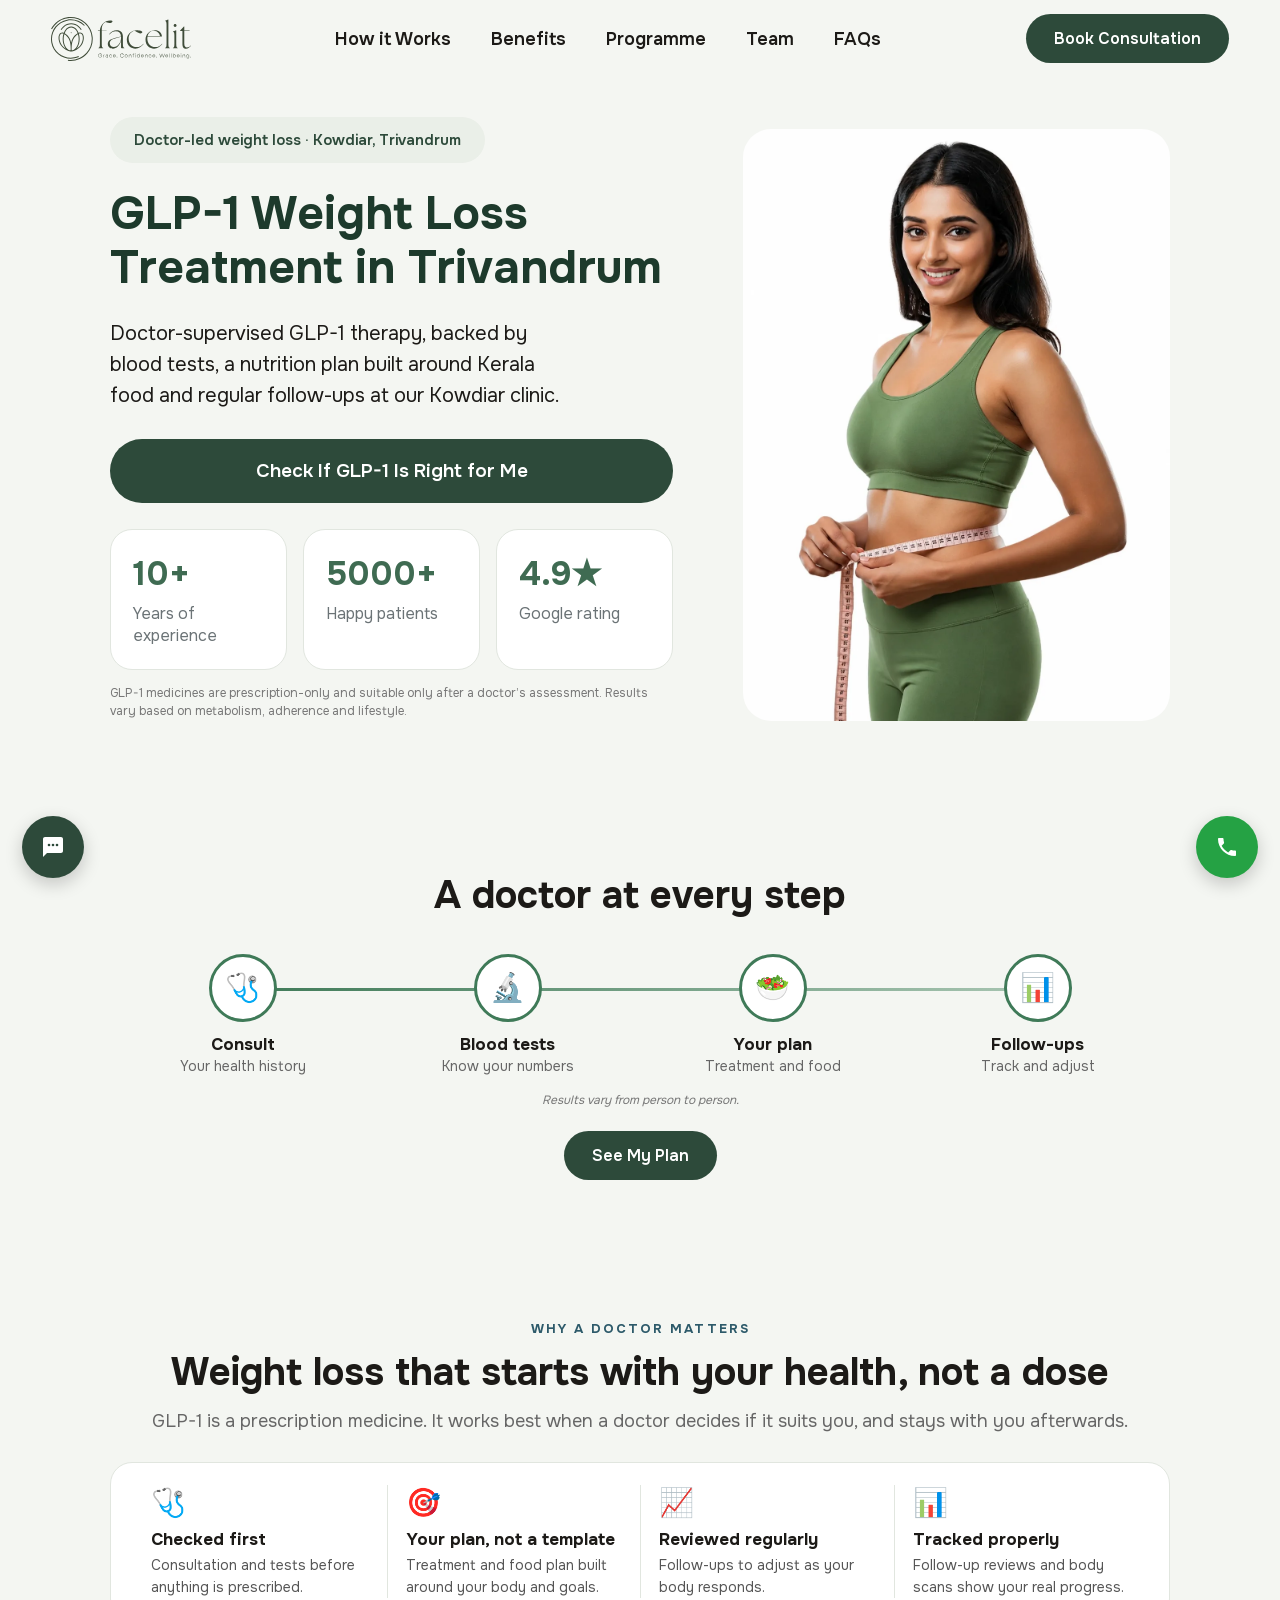
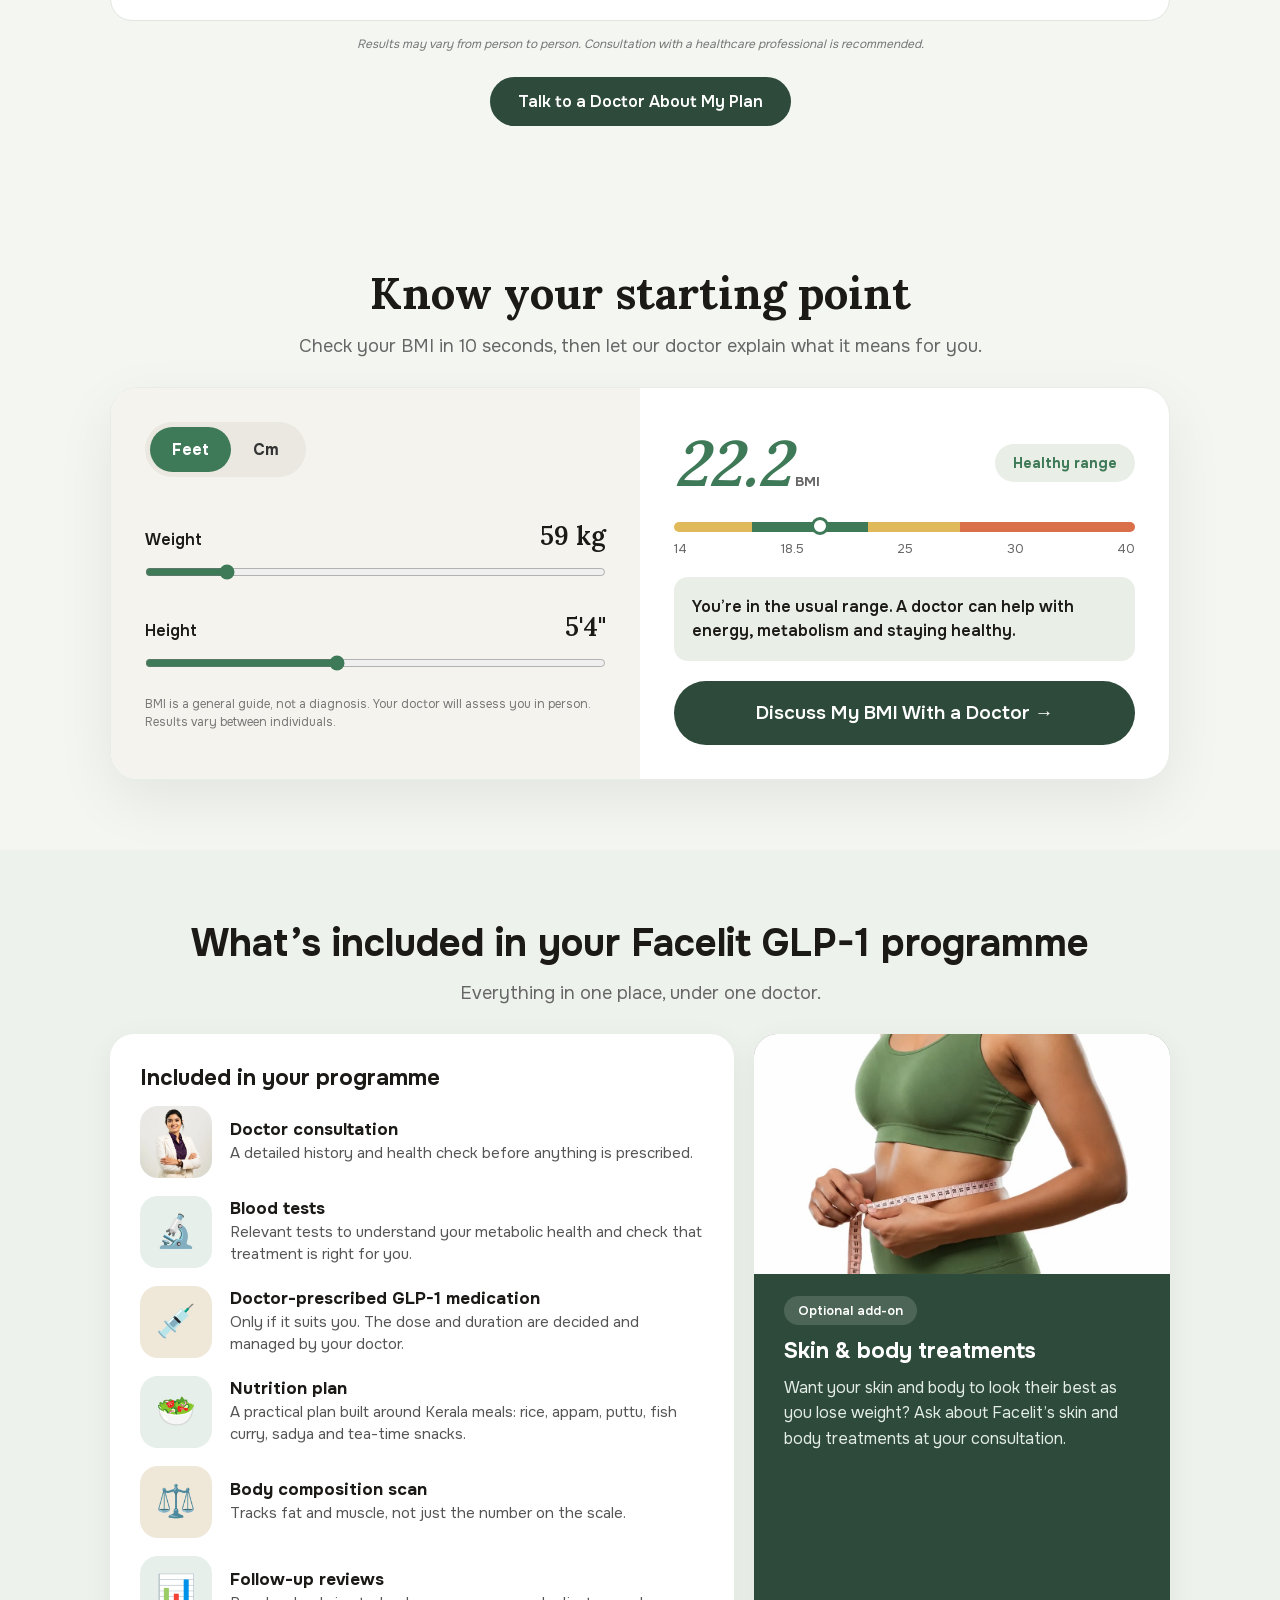
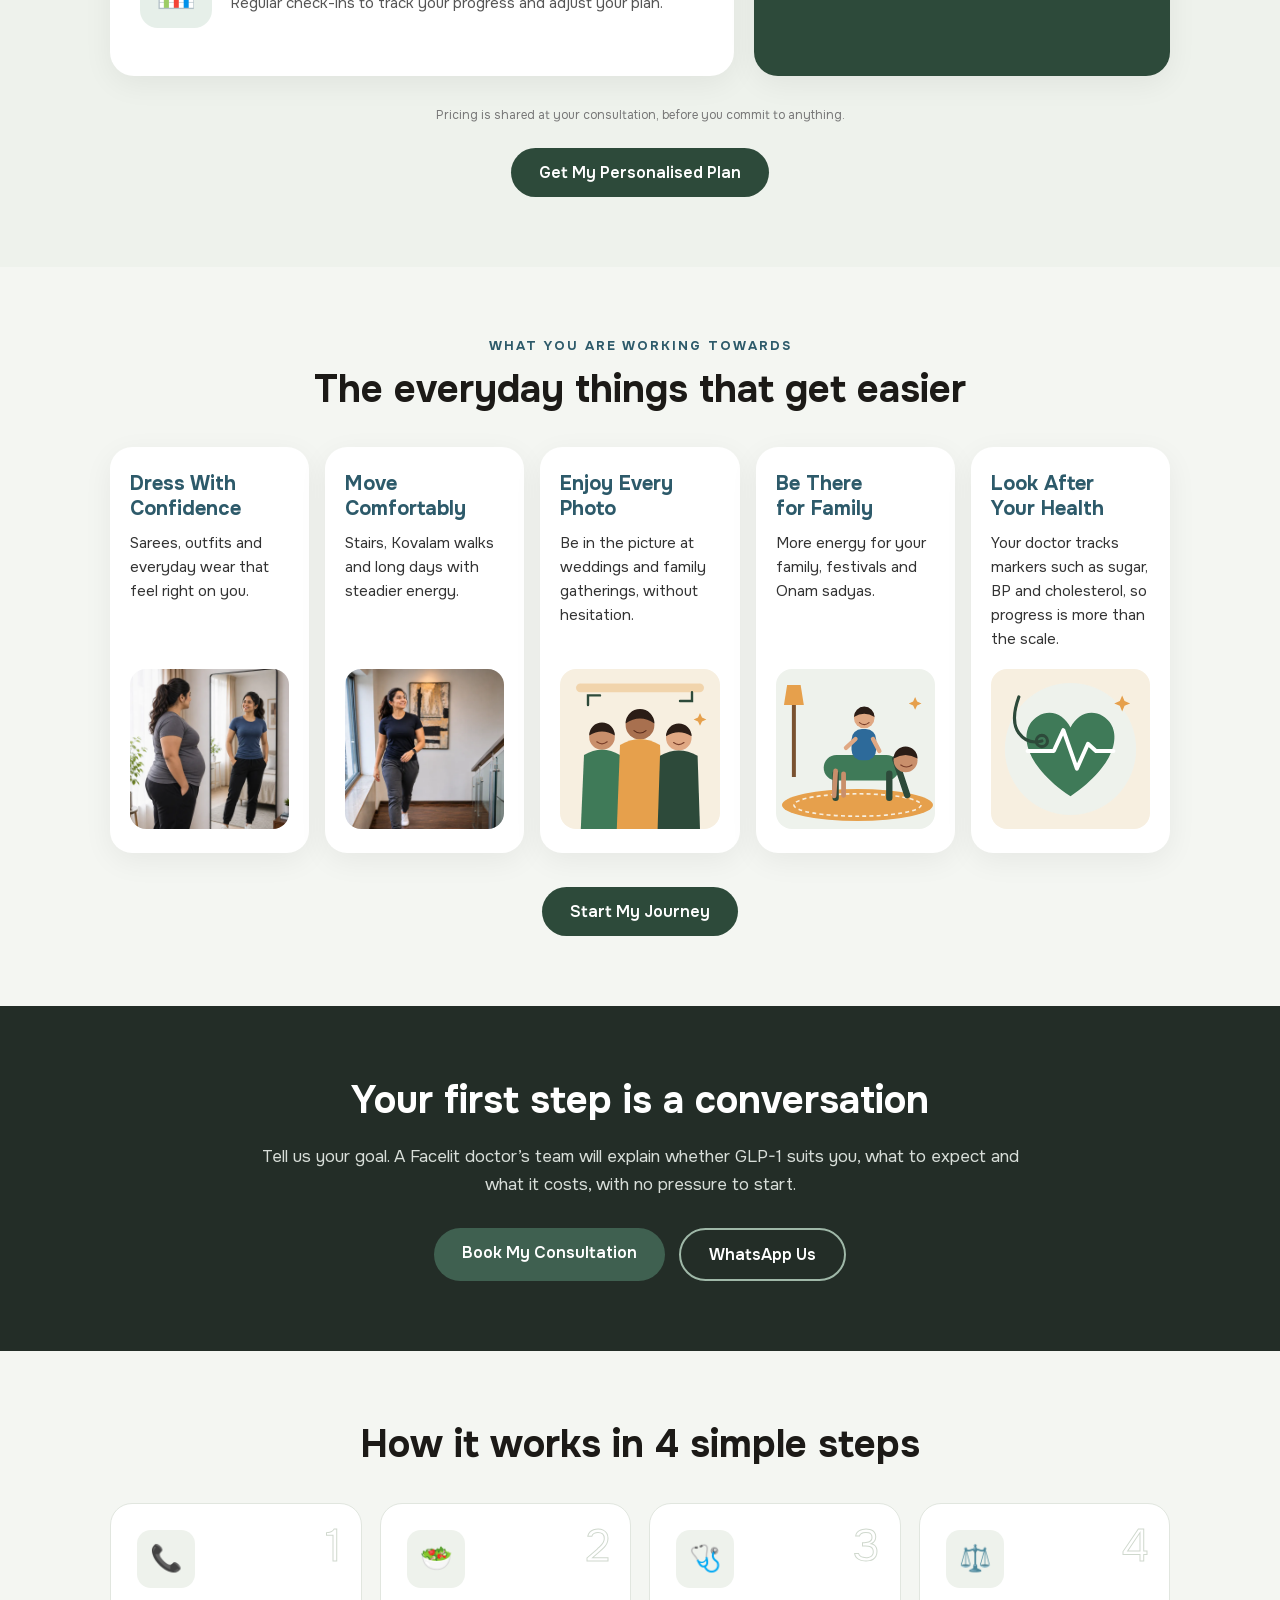
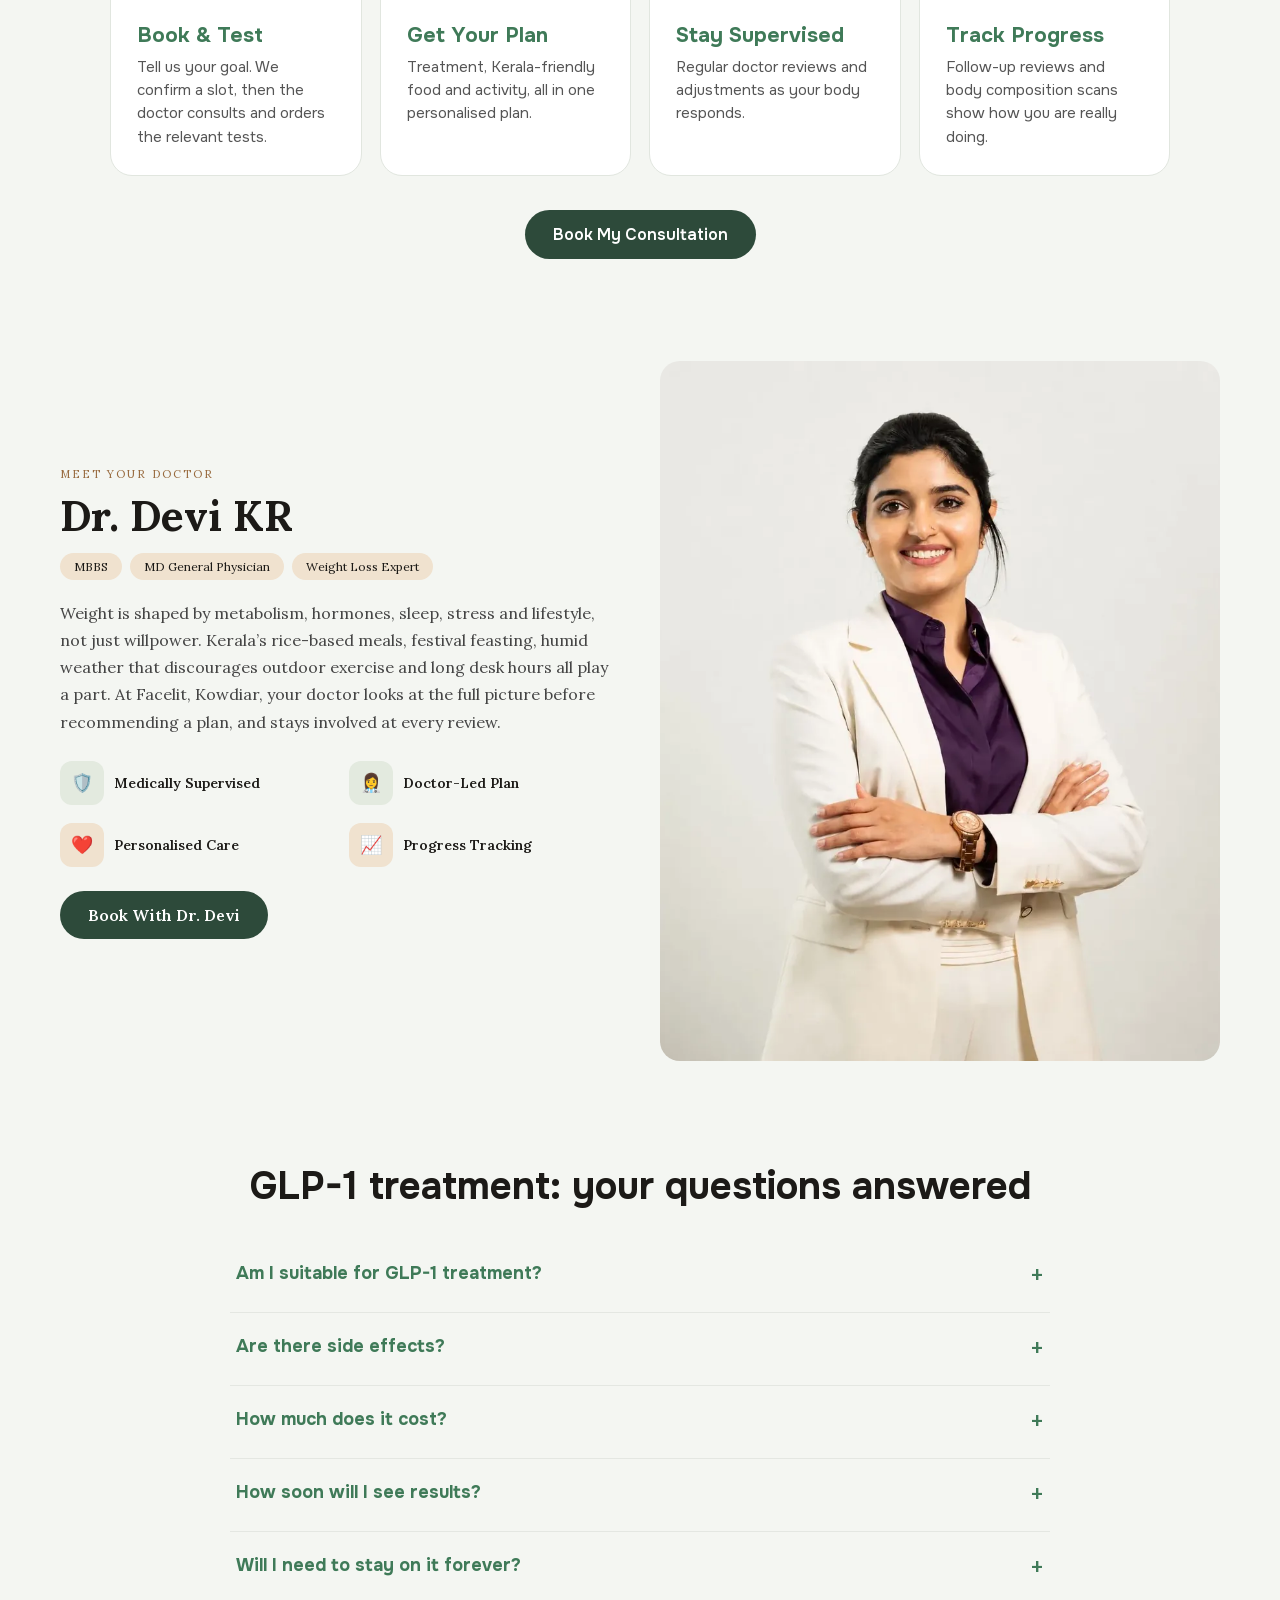
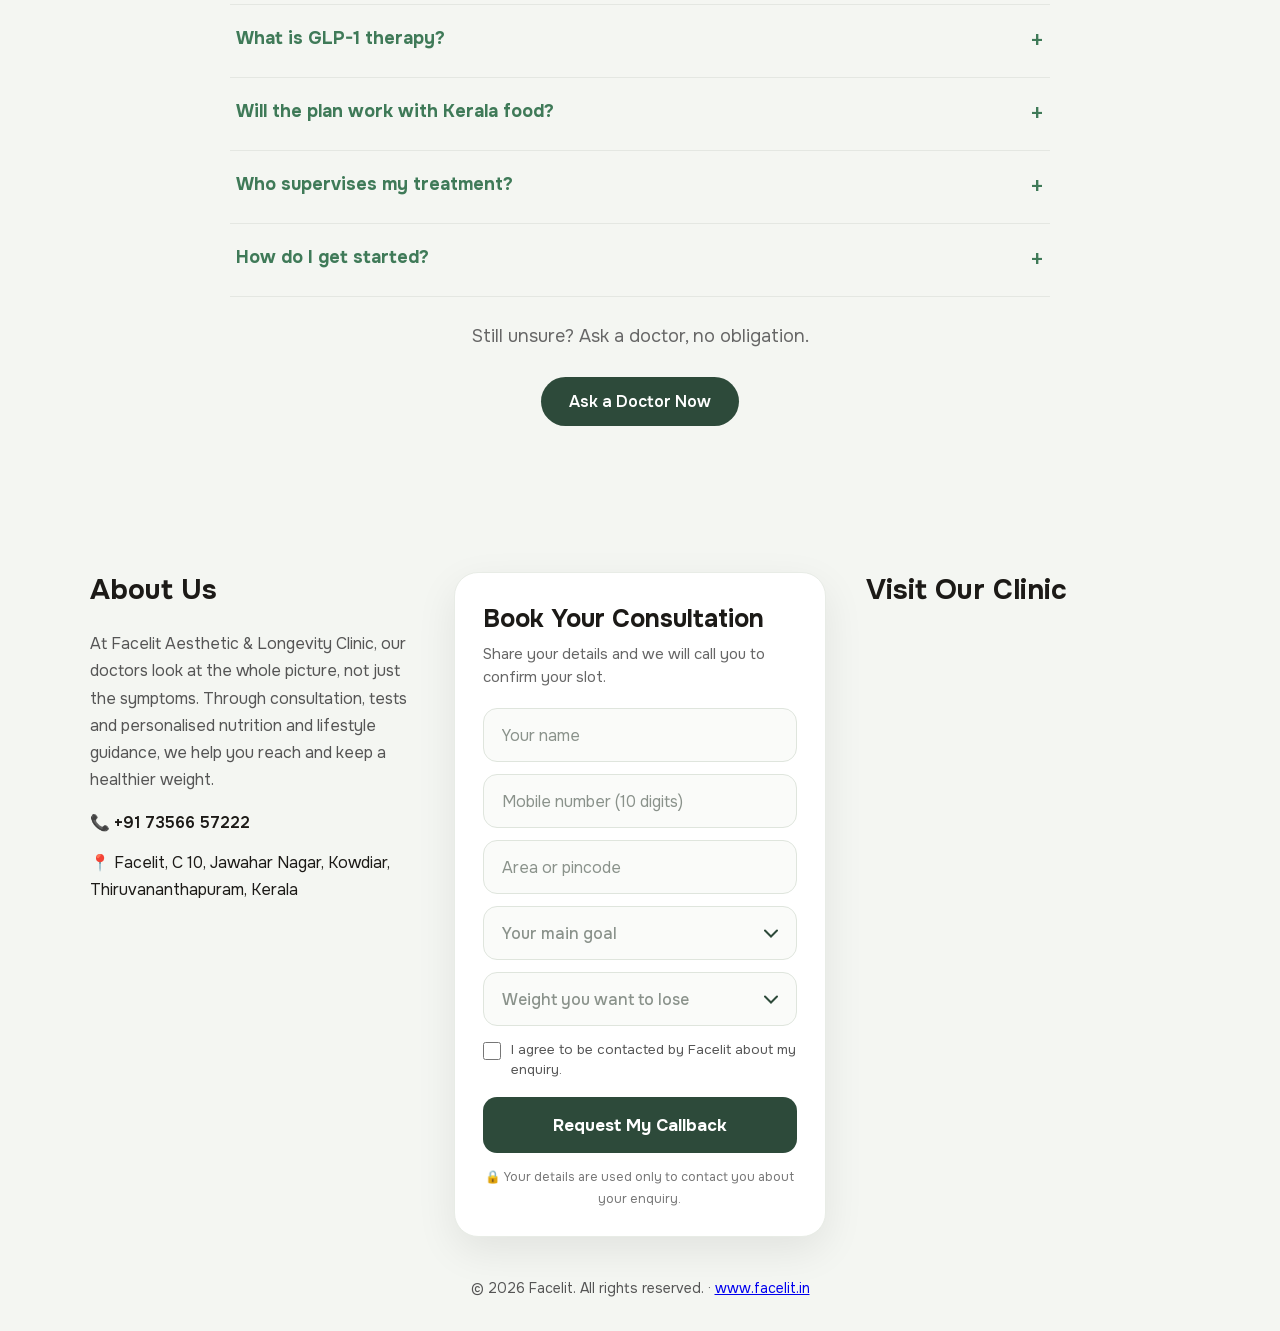
==== commit 92b2b28a: "GLP-1 benefits: walking photo on Move Comfortably card Co-Authored-By: Claude Sonnet 5.5 <noreply@an" ====
--- a/glp1-trivandrum/index.html
+++ b/glp1-trivandrum/index.html
@@ -232,7 +232,7 @@
 
 <section class="sec" id="benefits"><div class="c center"><p class="eb">What you are working towards</p><h2 class="h">The everyday things that get easier</h2>
 <div class="bgrid"><div class="bc2"><h3>Dress With Confidence</h3><p>Sarees, outfits and everyday wear that feel right on you.</p><img class="bimg" loading="lazy" decoding="async" src="/assets/glp-mirror.webp" alt="Woman smiling at her slimmer reflection in a mirror" width="720" height="900"></div>
-<div class="bc2"><h3>Move Comfortably</h3><p>Stairs, Kovalam walks and long days with steadier energy.</p><img class="bimg" loading="lazy" decoding="async" src="/assets/glp-move.svg" alt="" width="400" height="400"></div>
+<div class="bc2"><h3>Move Comfortably</h3><p>Stairs, Kovalam walks and long days with steadier energy.</p><img class="bimg" loading="lazy" decoding="async" src="/assets/glp-move.webp" alt="Woman smiling as she walks up the stairs at home" width="720" height="720" style="object-position:35% 15%"></div>
 <div class="bc2"><h3>Enjoy Every Photo</h3><p>Be in the picture at weddings and family gatherings, without hesitation.</p><img class="bimg" loading="lazy" decoding="async" src="/assets/glp-photo.svg" alt="" width="400" height="400"></div>
 <div class="bc2"><h3>Be There for Family</h3><p>More energy for your family, festivals and Onam sadyas.</p><img class="bimg" loading="lazy" decoding="async" src="/assets/glp-family.svg" alt="" width="400" height="400"></div>
 <div class="bc2"><h3>Look After Your Health</h3><p>Your doctor tracks markers such as sugar, BP and cholesterol, so progress is more than the scale.</p><img class="bimg" loading="lazy" decoding="async" src="/assets/glp-health.svg" alt="" width="400" height="400"></div></div><a class="pill" href="#book" data-lead="form">Start My Journey</a></div></section>
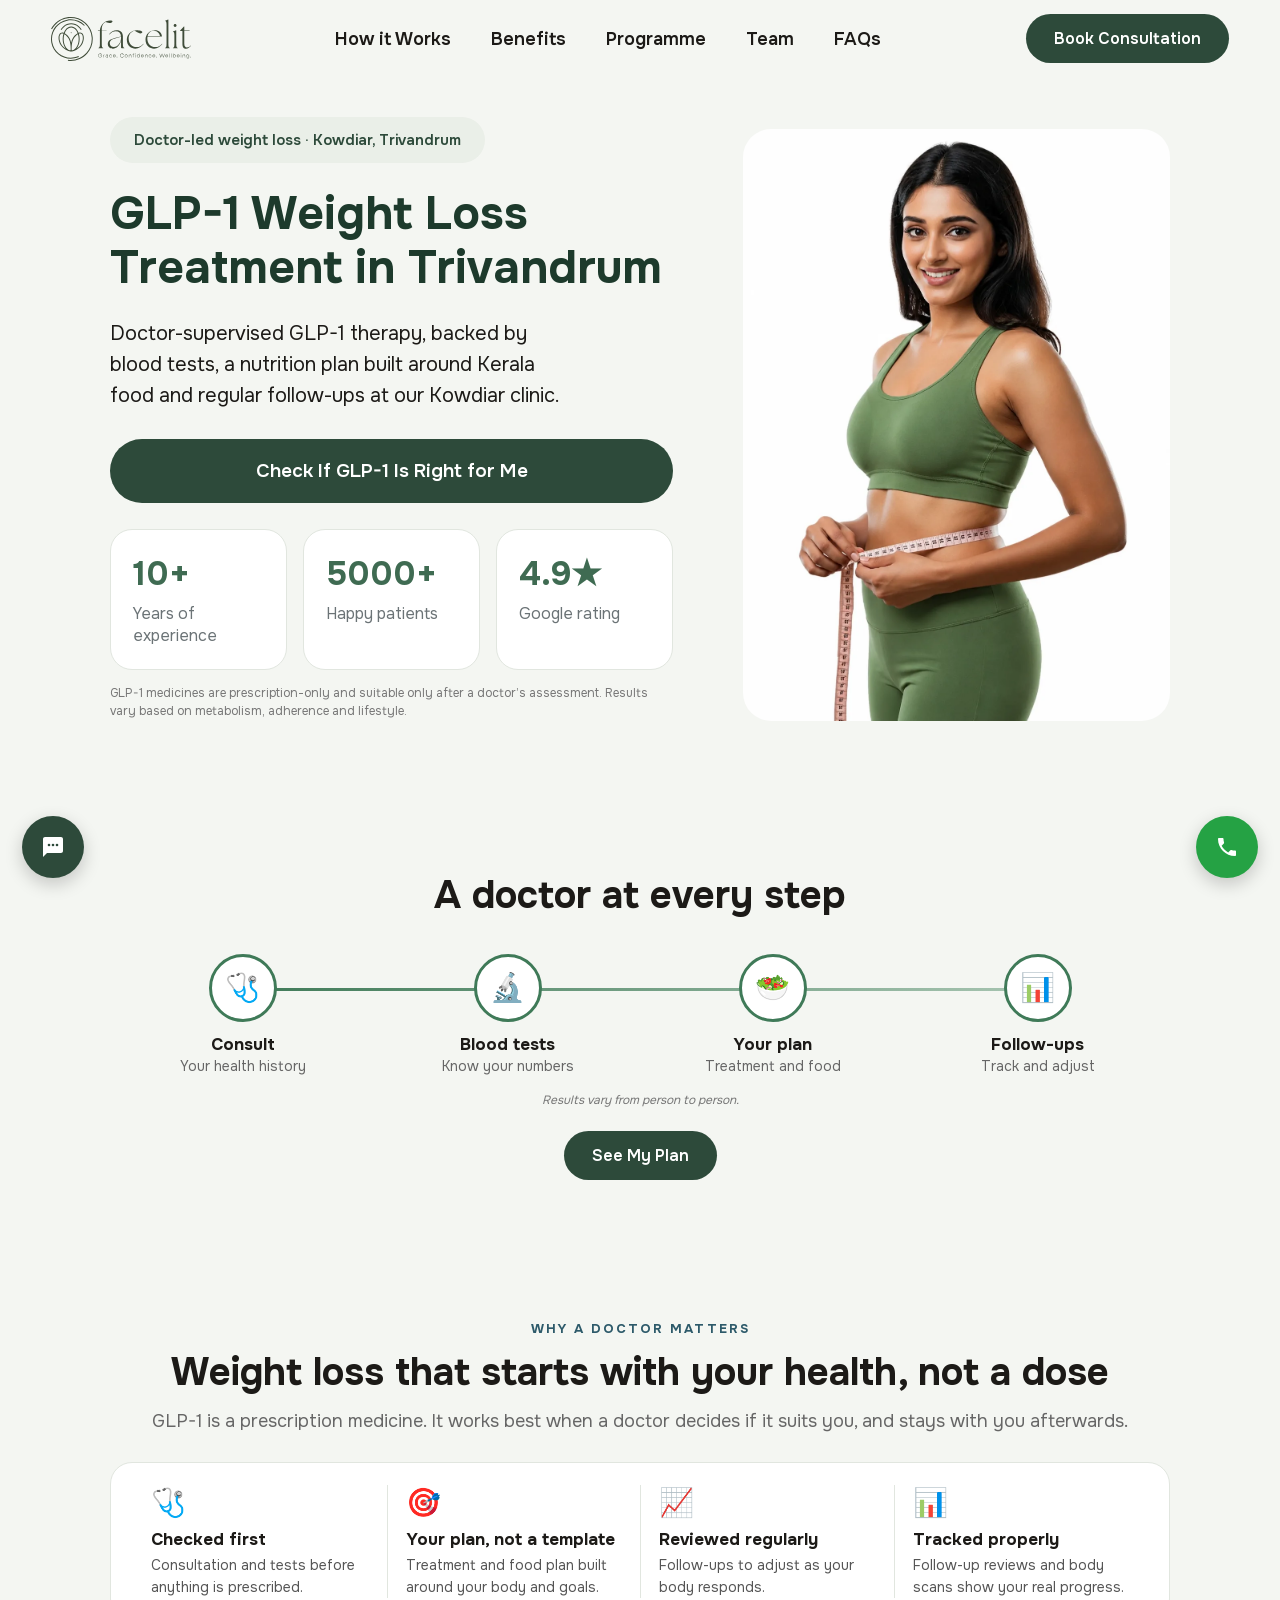
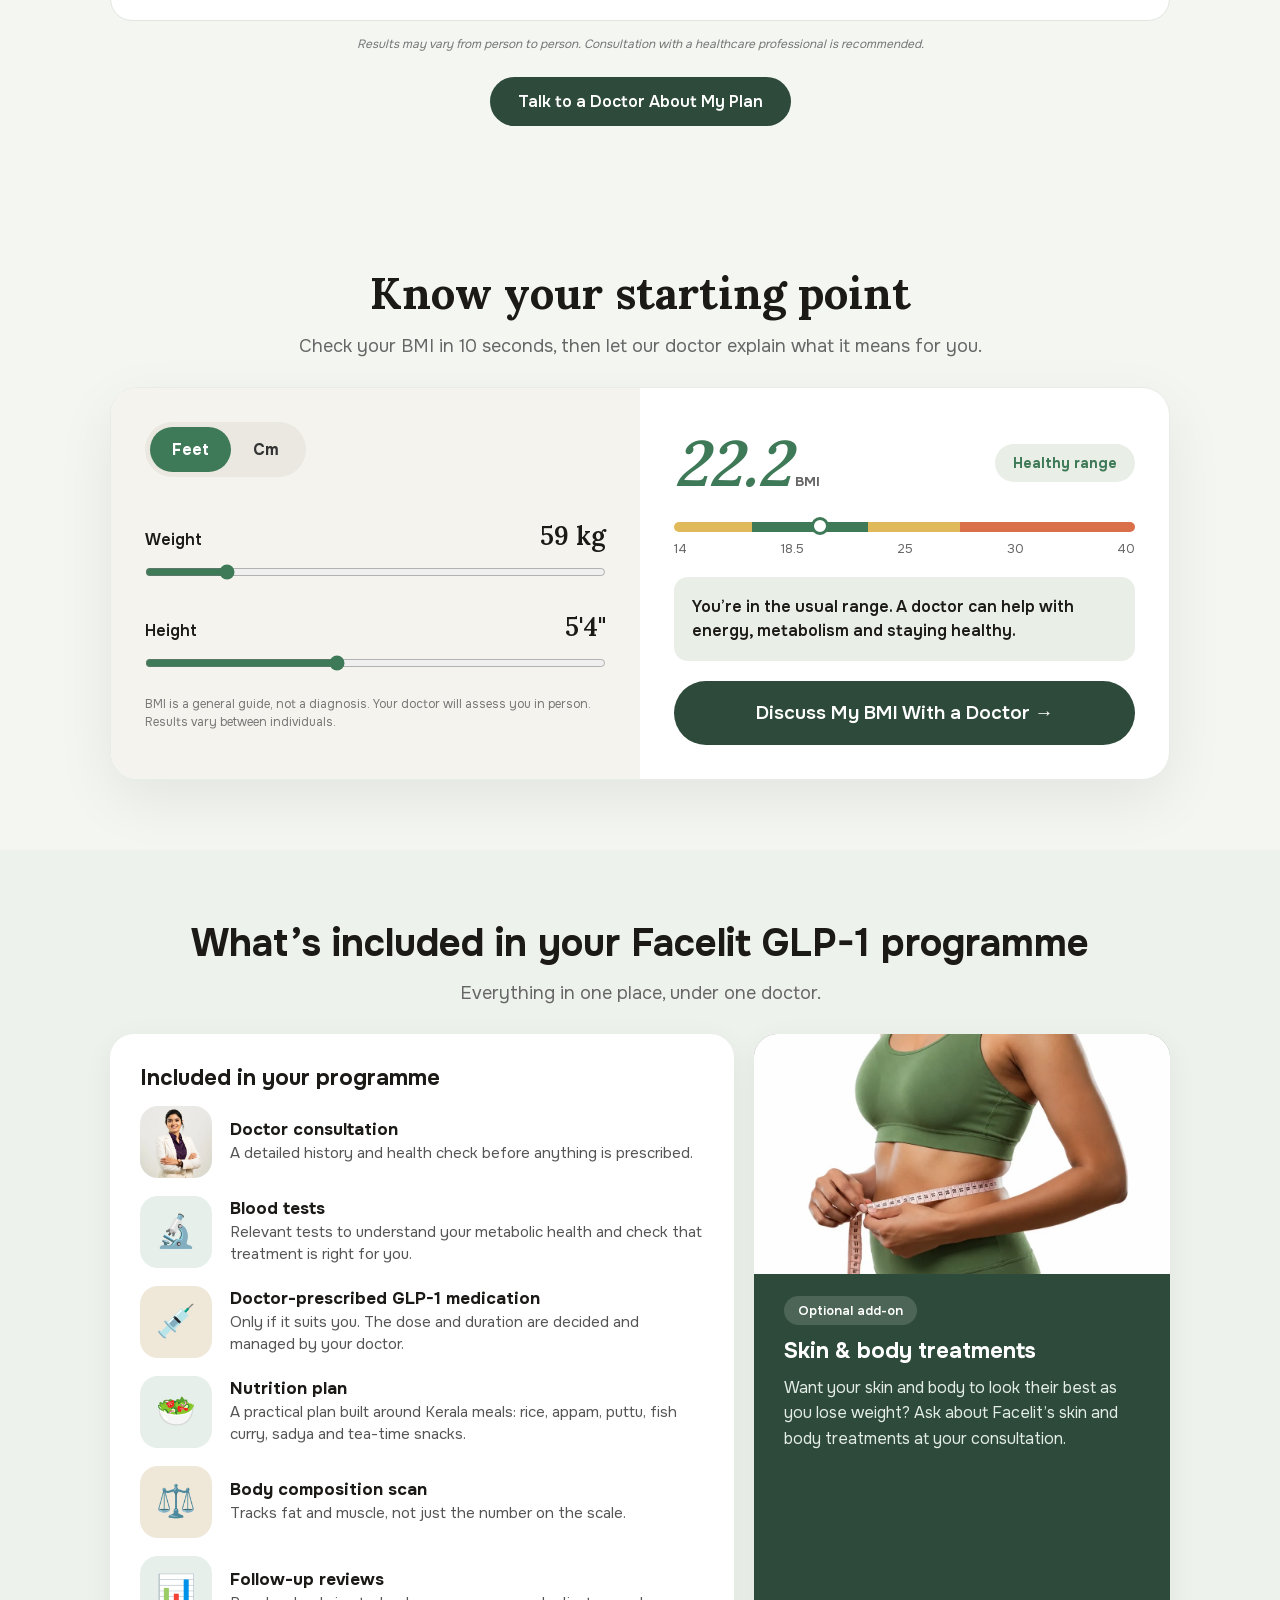
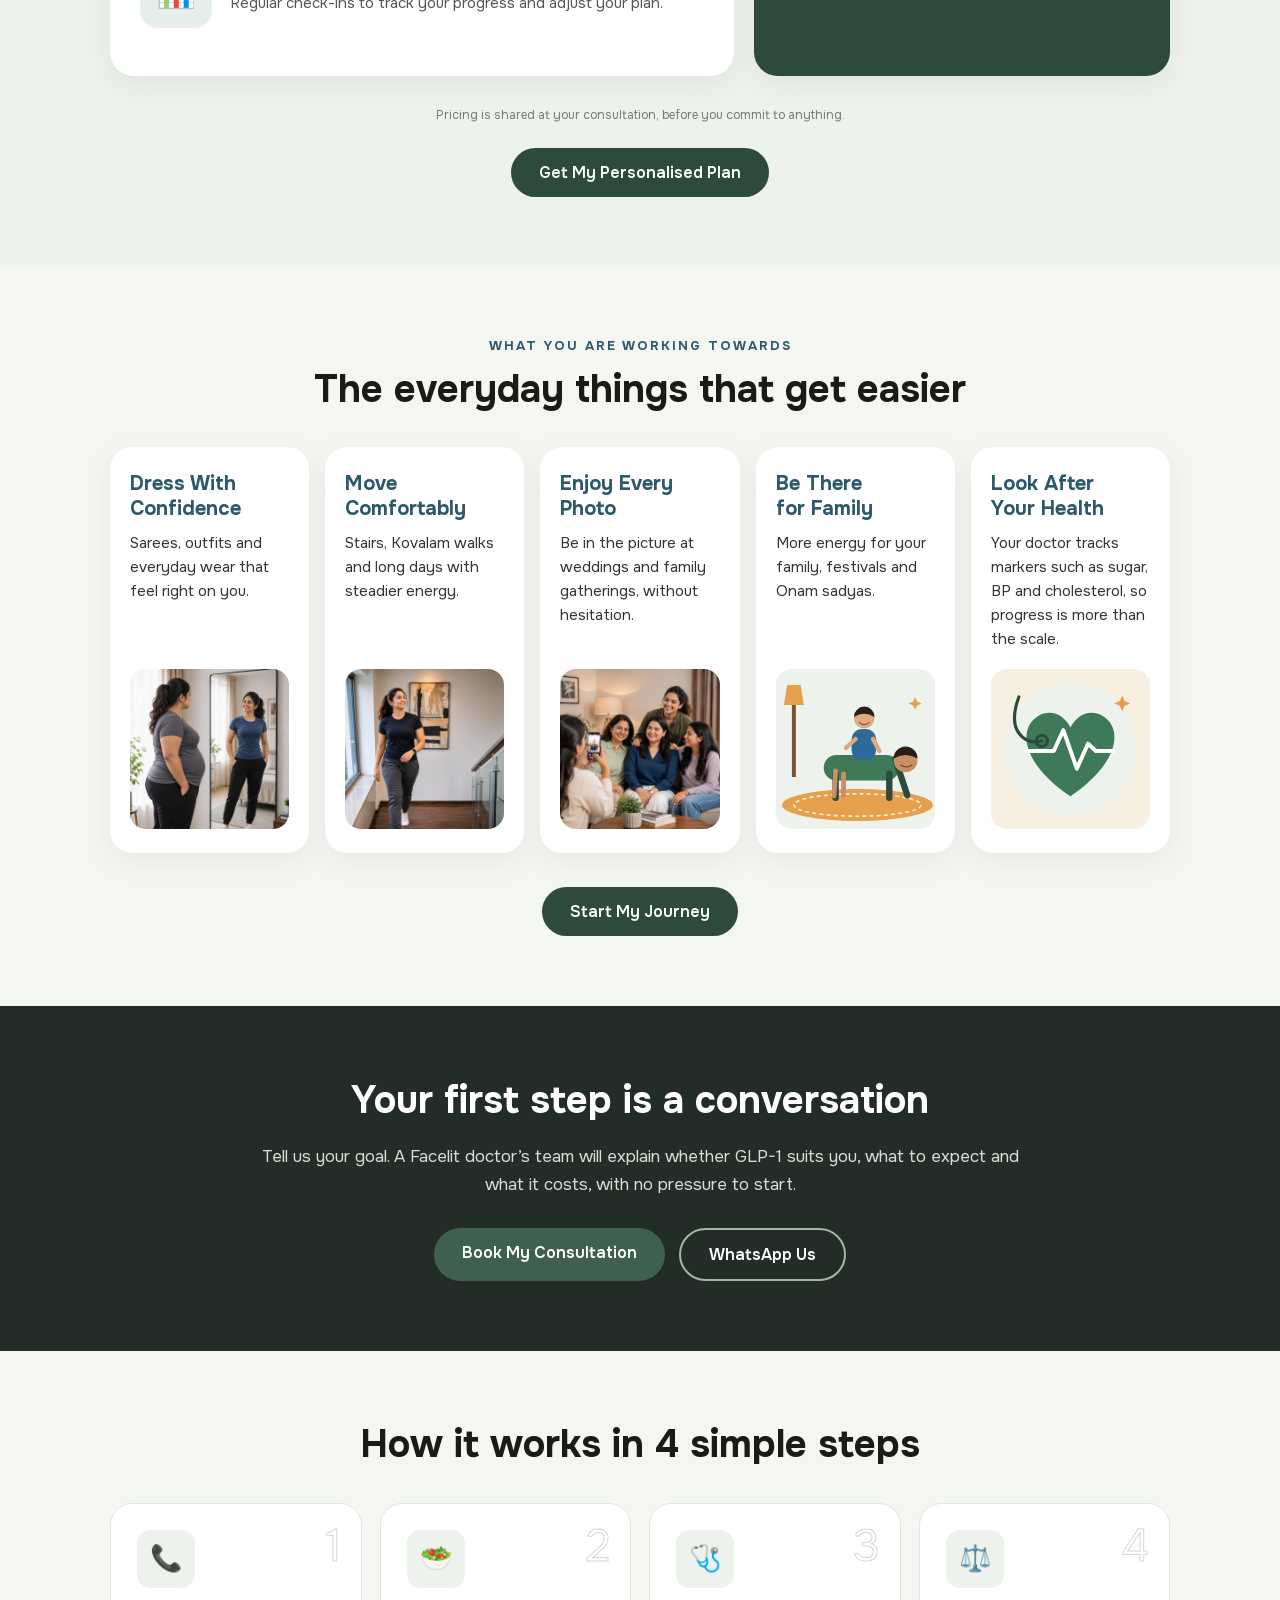
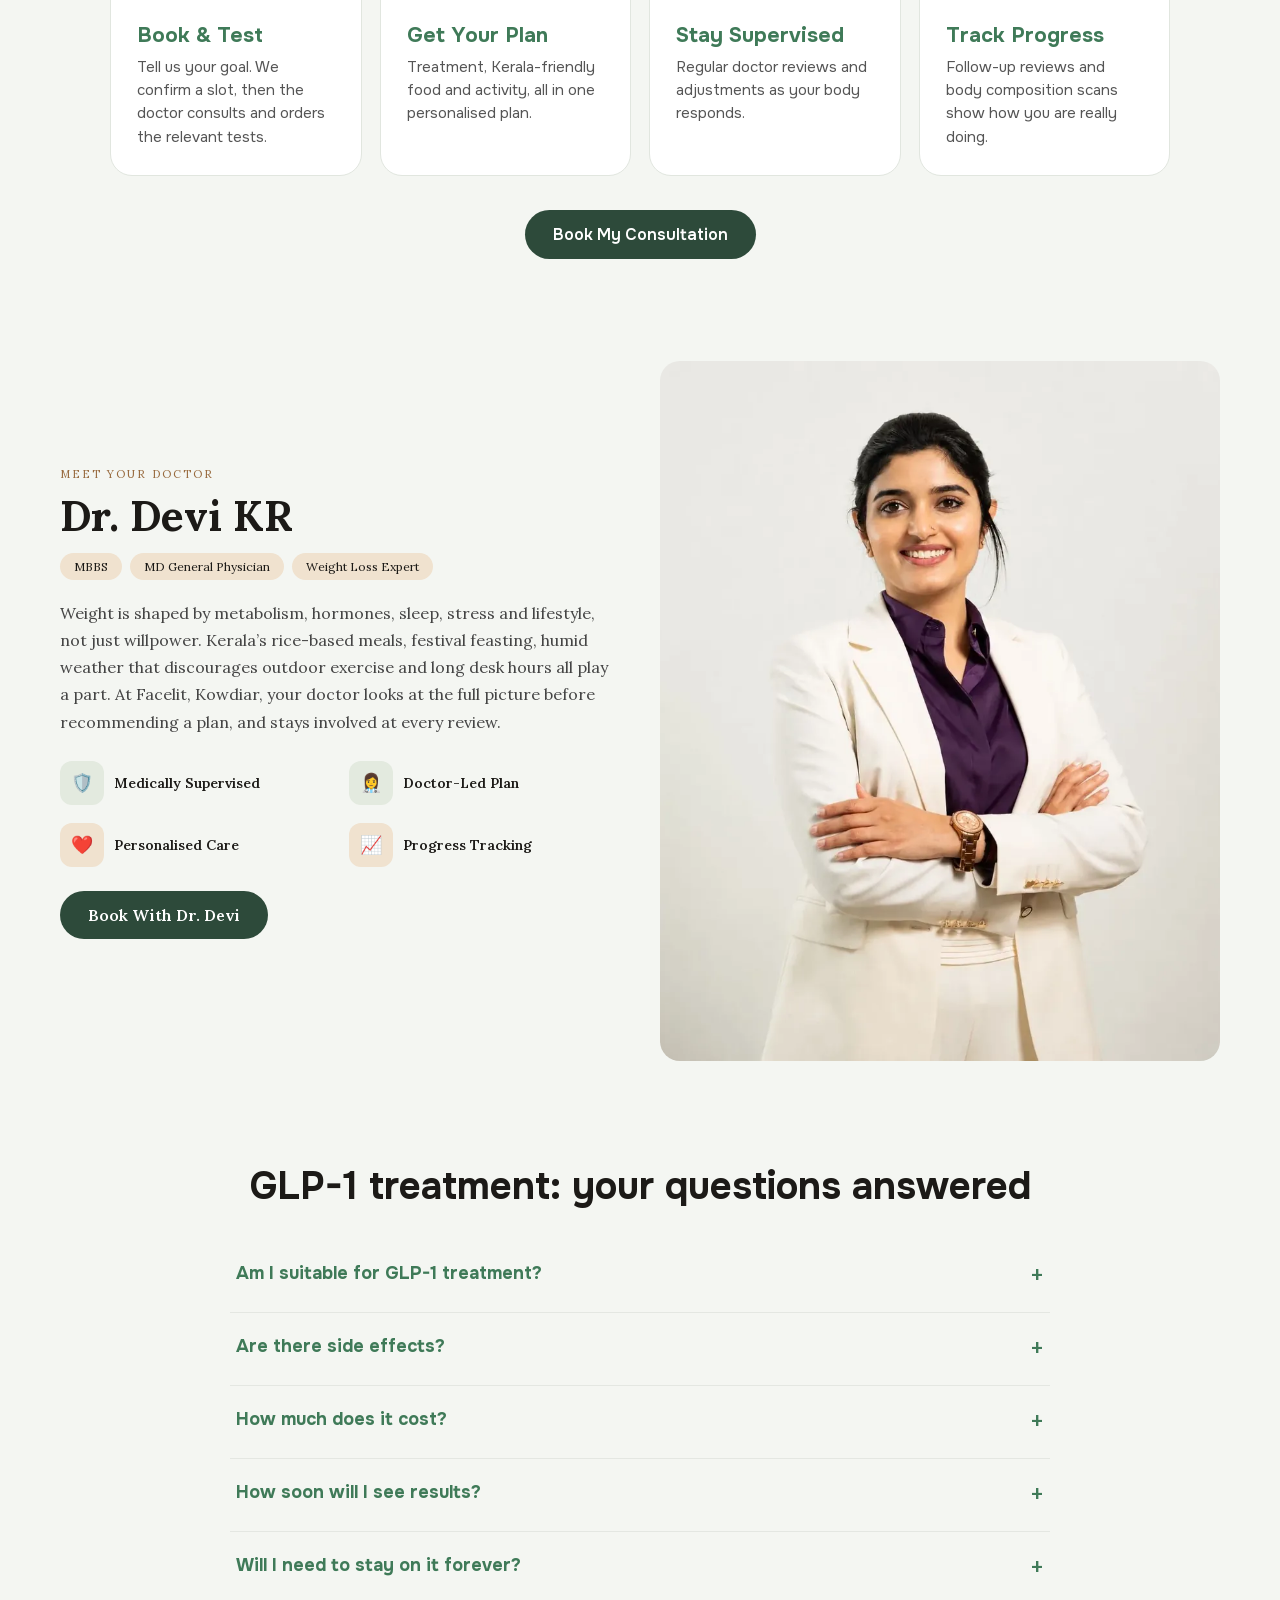
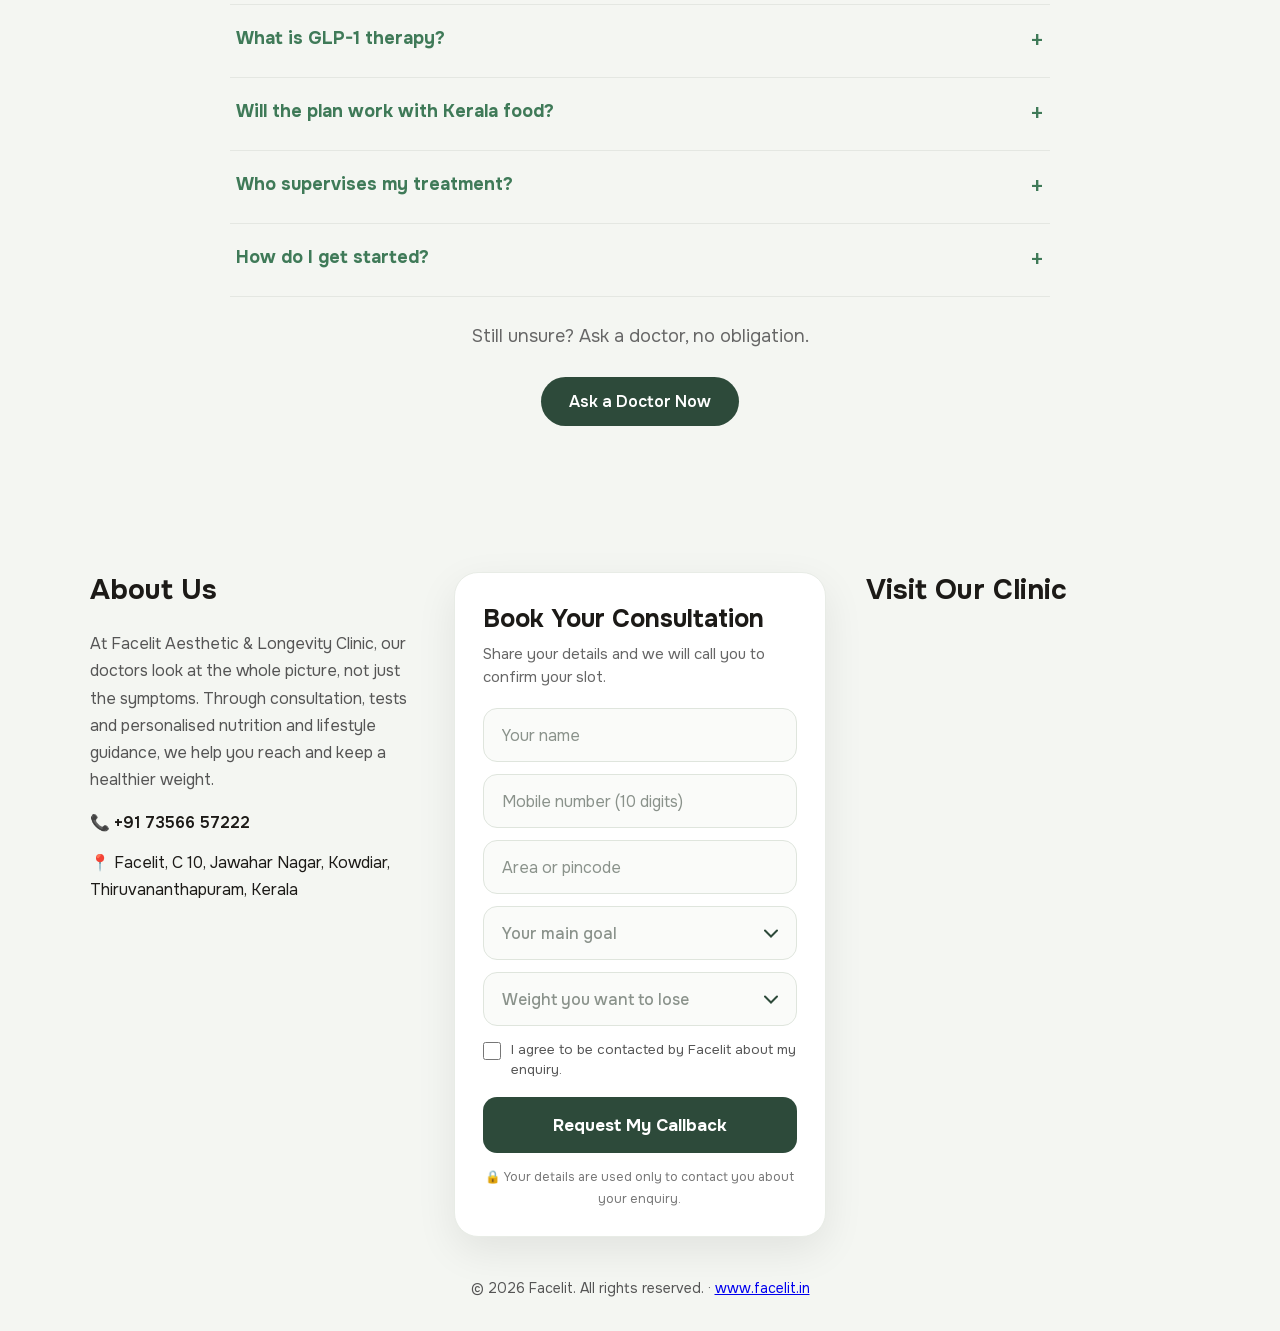
==== commit 5bb0d178: "GLP-1 benefits: family photo on Enjoy Every Photo card Co-Authored-By: Claude Sonnet 5.5 <noreply@an" ====
--- a/glp1-trivandrum/index.html
+++ b/glp1-trivandrum/index.html
@@ -233,7 +233,7 @@
 <section class="sec" id="benefits"><div class="c center"><p class="eb">What you are working towards</p><h2 class="h">The everyday things that get easier</h2>
 <div class="bgrid"><div class="bc2"><h3>Dress With Confidence</h3><p>Sarees, outfits and everyday wear that feel right on you.</p><img class="bimg" loading="lazy" decoding="async" src="/assets/glp-mirror.webp" alt="Woman smiling at her slimmer reflection in a mirror" width="720" height="900"></div>
 <div class="bc2"><h3>Move Comfortably</h3><p>Stairs, Kovalam walks and long days with steadier energy.</p><img class="bimg" loading="lazy" decoding="async" src="/assets/glp-move.webp" alt="Woman smiling as she walks up the stairs at home" width="720" height="720" style="object-position:35% 15%"></div>
-<div class="bc2"><h3>Enjoy Every Photo</h3><p>Be in the picture at weddings and family gatherings, without hesitation.</p><img class="bimg" loading="lazy" decoding="async" src="/assets/glp-photo.svg" alt="" width="400" height="400"></div>
+<div class="bc2"><h3>Enjoy Every Photo</h3><p>Be in the picture at weddings and family gatherings, without hesitation.</p><img class="bimg" loading="lazy" decoding="async" src="/assets/glp-photo.webp" alt="Family smiling together while a relative takes their photo" width="720" height="720" style="object-position:50% 20%"></div>
 <div class="bc2"><h3>Be There for Family</h3><p>More energy for your family, festivals and Onam sadyas.</p><img class="bimg" loading="lazy" decoding="async" src="/assets/glp-family.svg" alt="" width="400" height="400"></div>
 <div class="bc2"><h3>Look After Your Health</h3><p>Your doctor tracks markers such as sugar, BP and cholesterol, so progress is more than the scale.</p><img class="bimg" loading="lazy" decoding="async" src="/assets/glp-health.svg" alt="" width="400" height="400"></div></div><a class="pill" href="#book" data-lead="form">Start My Journey</a></div></section>
 
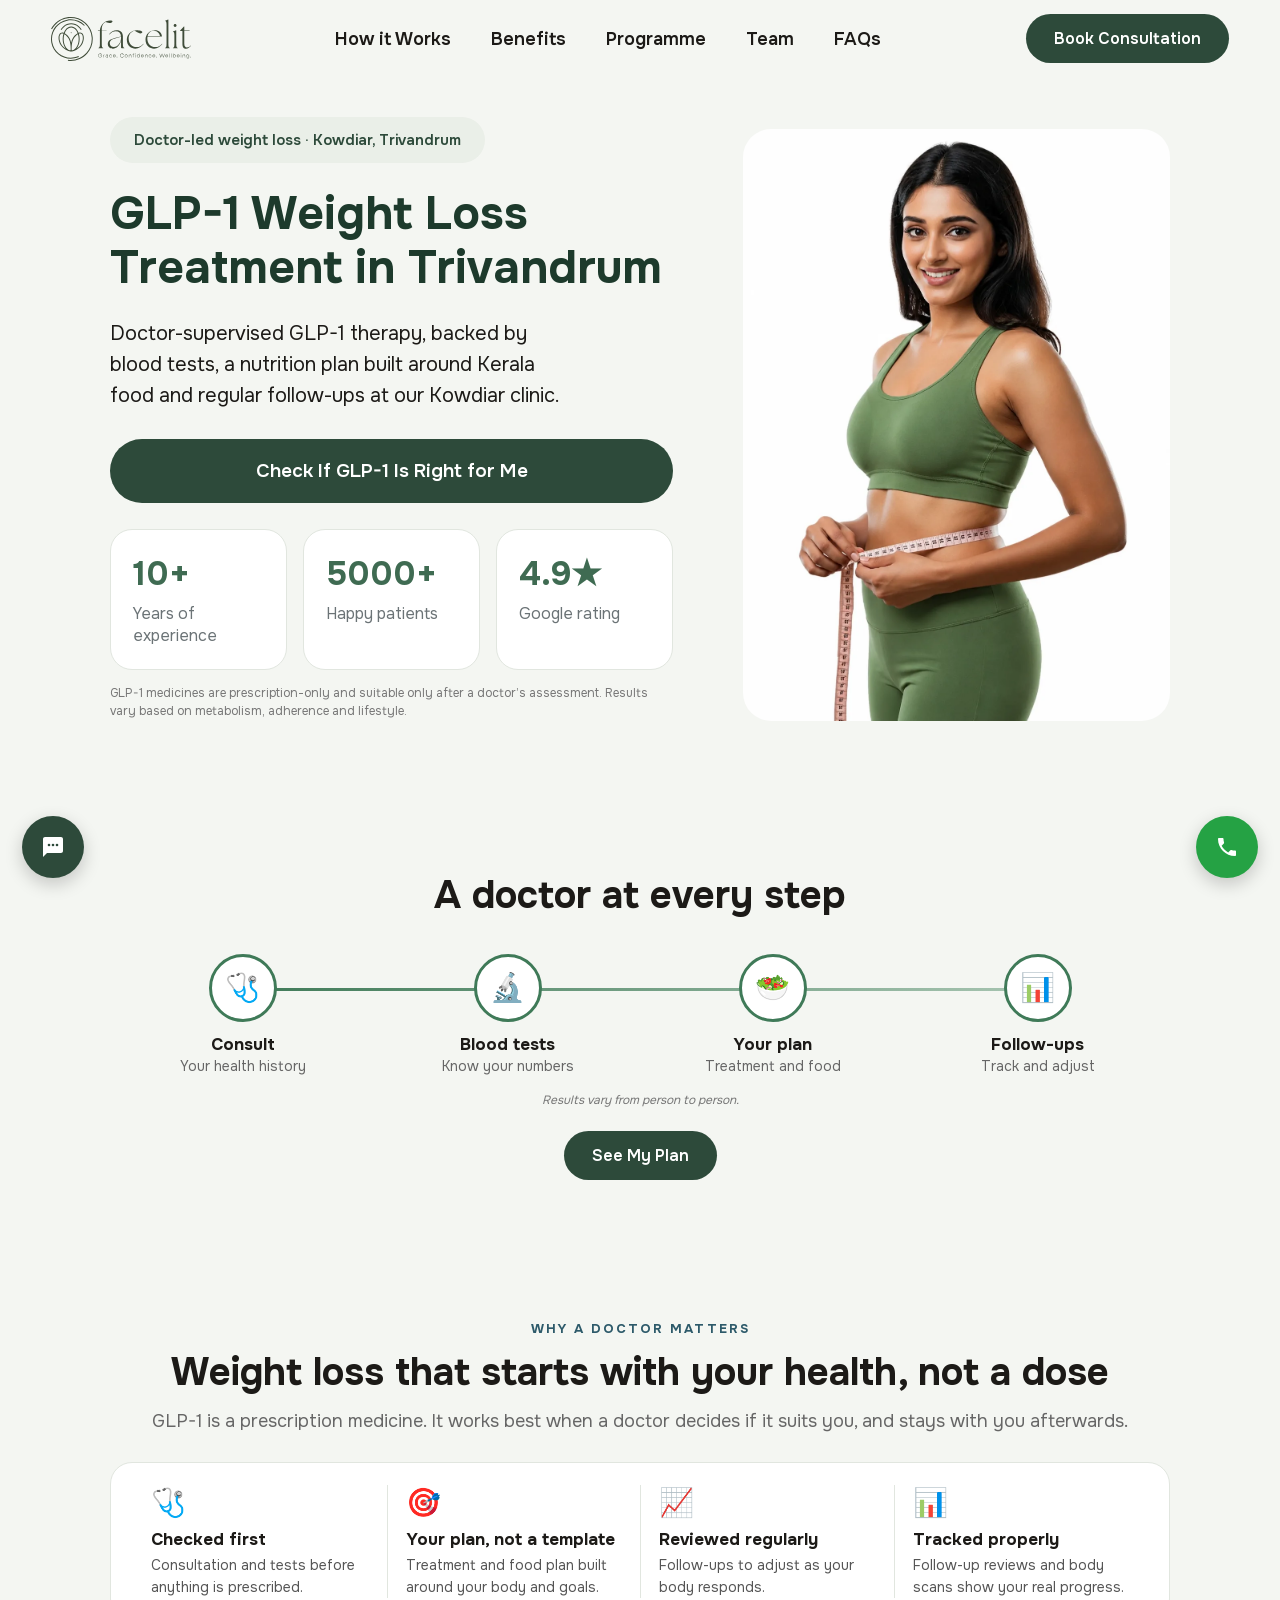
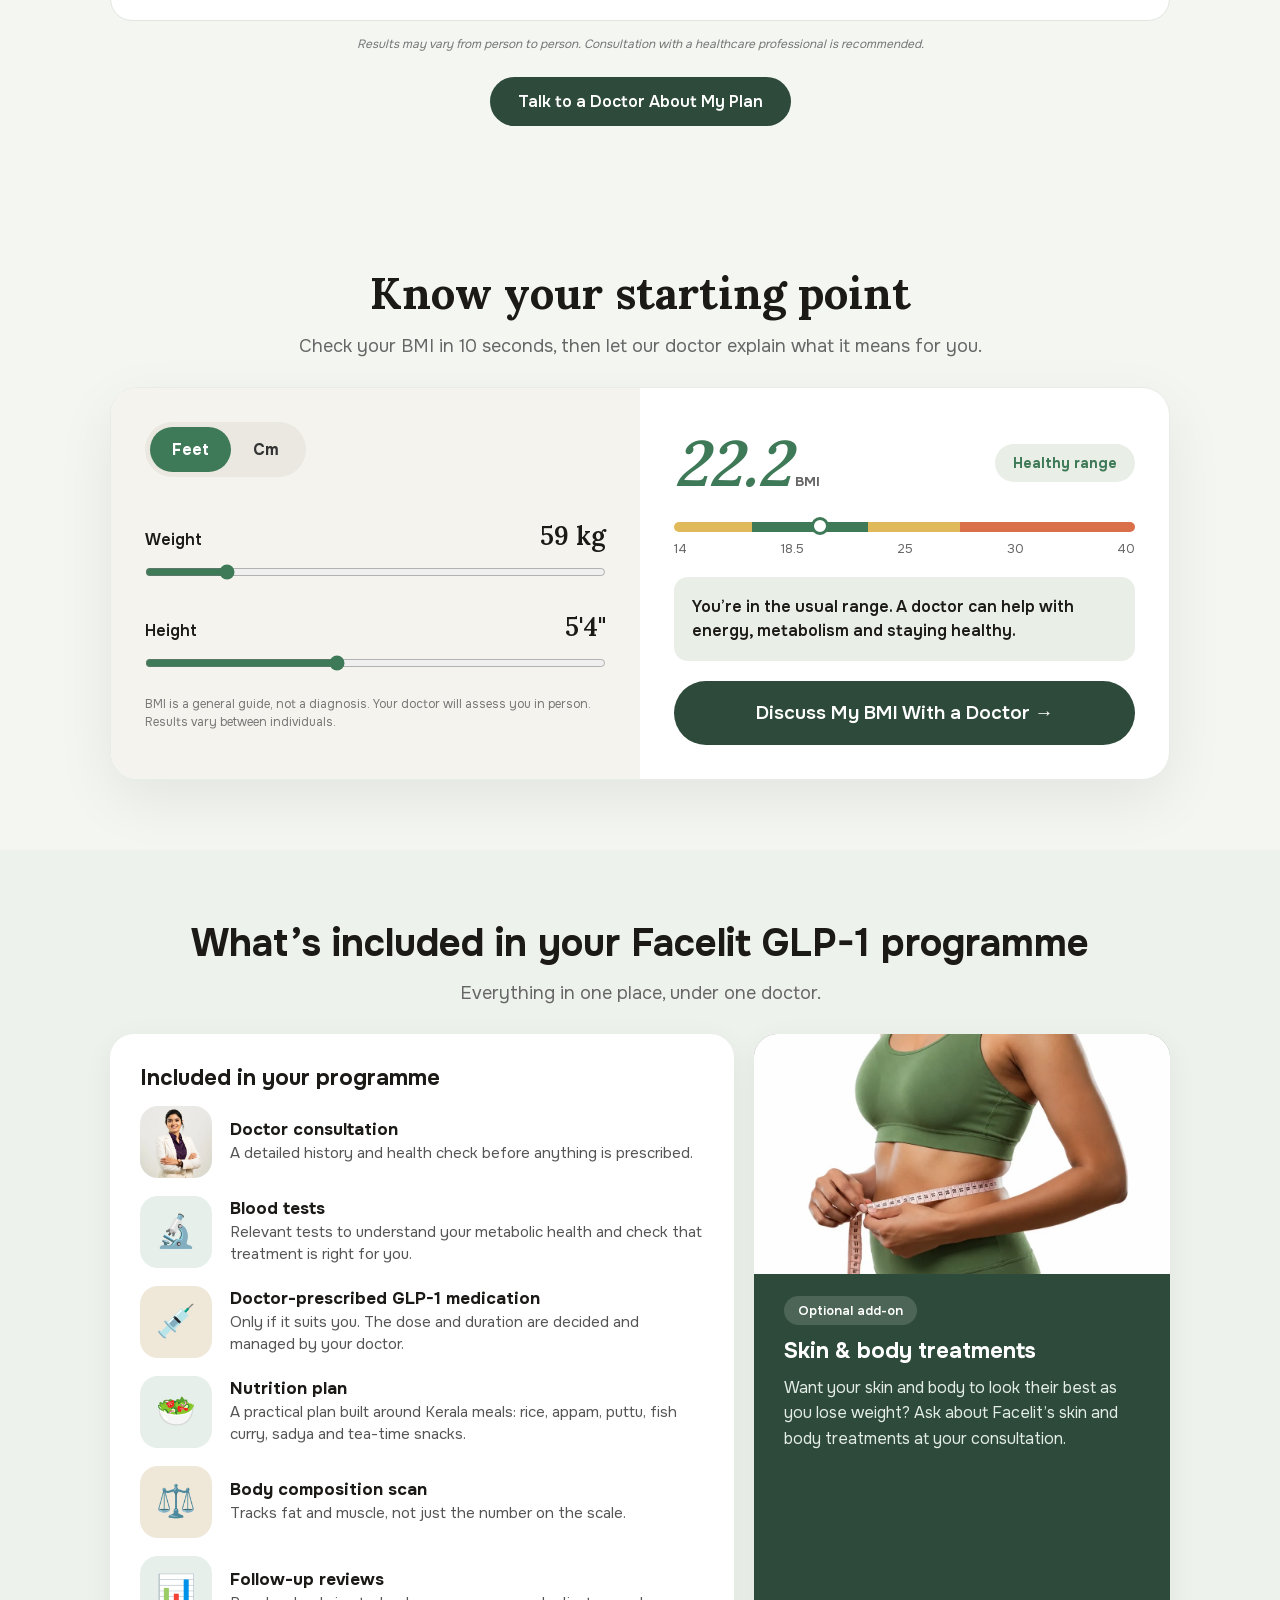
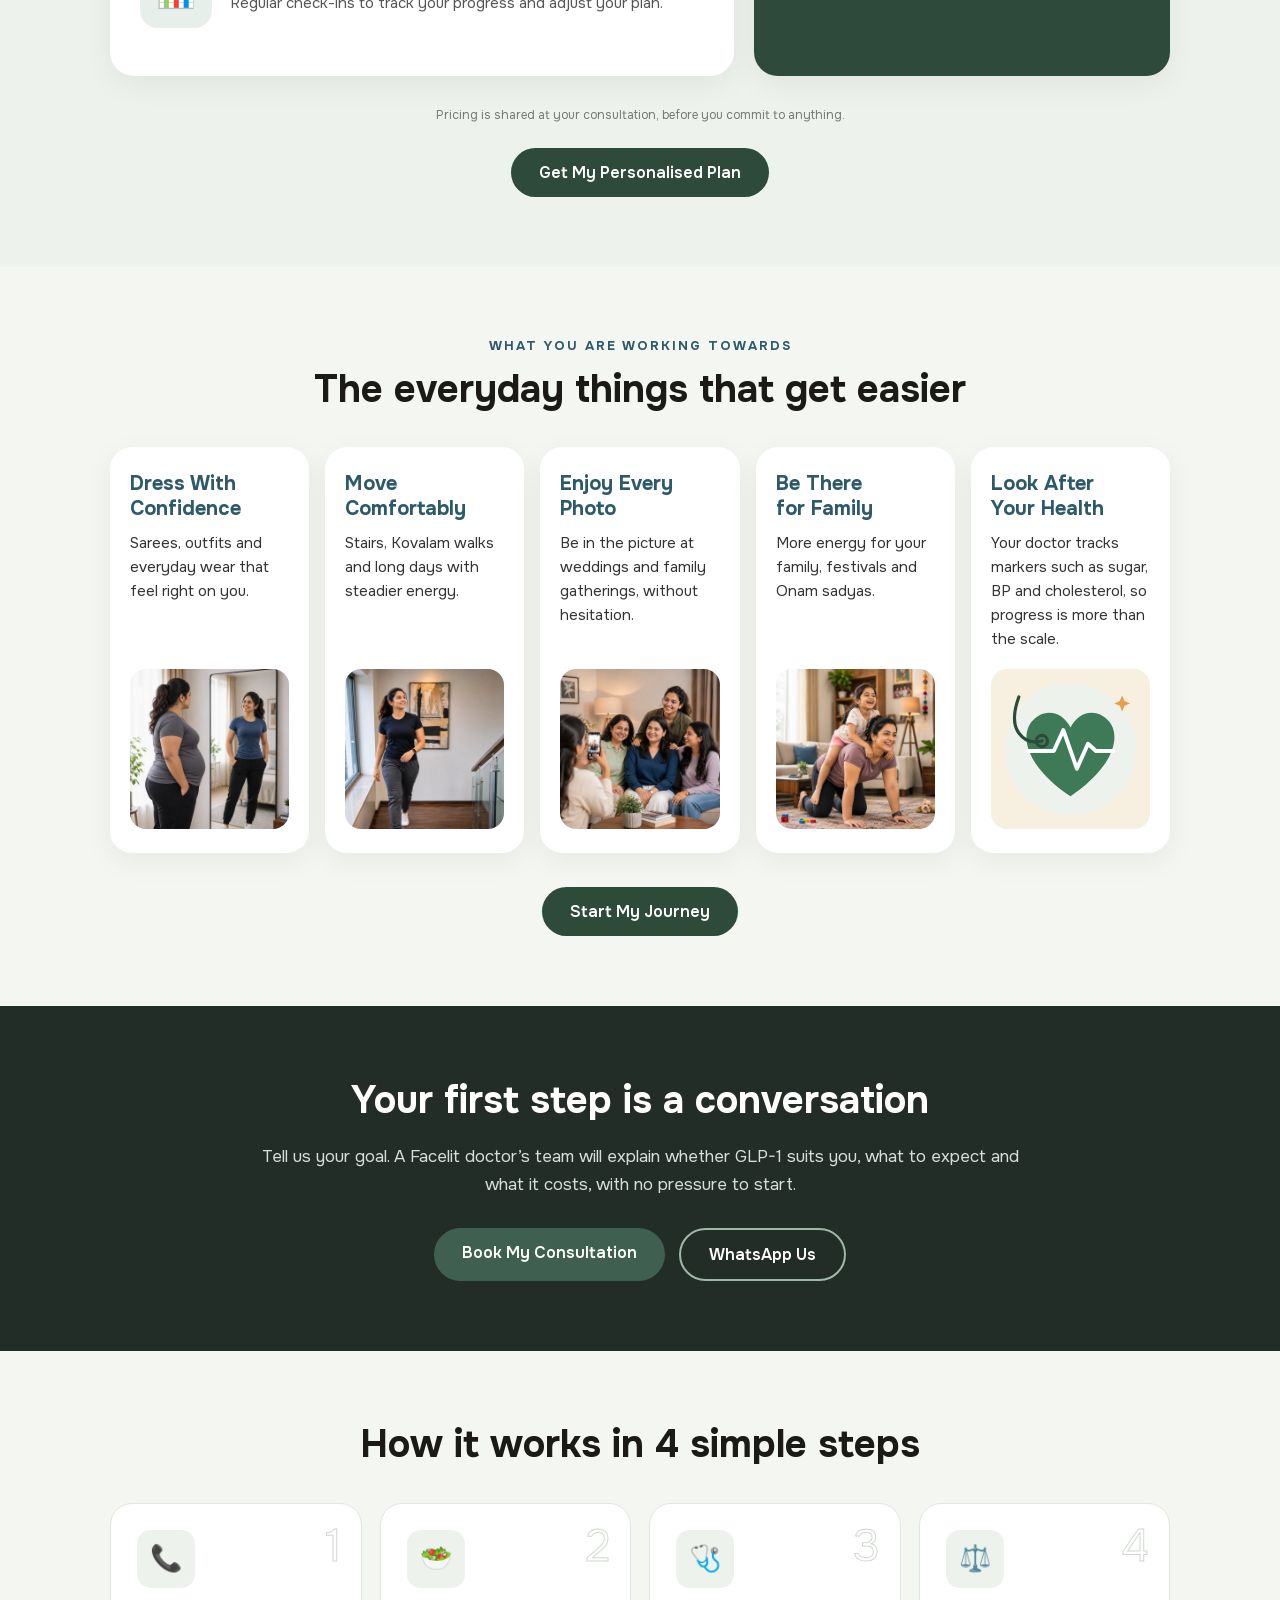
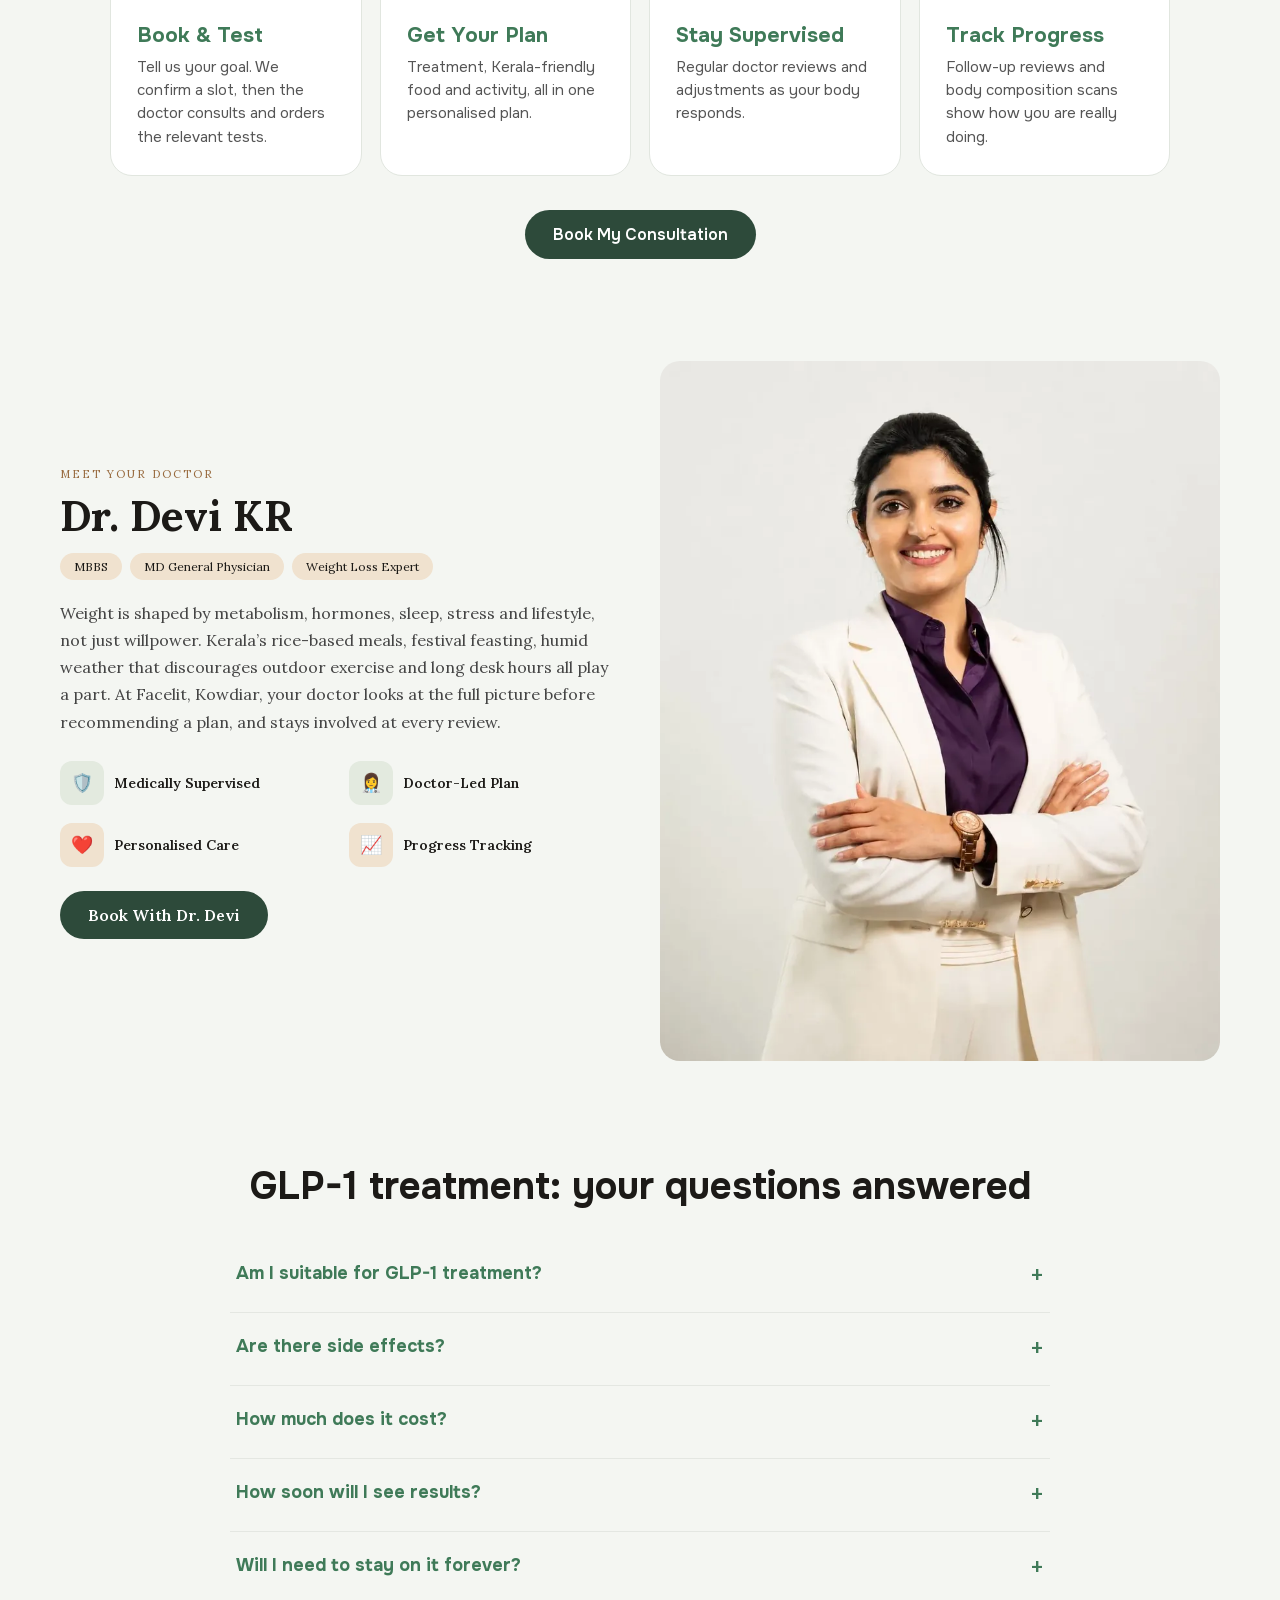
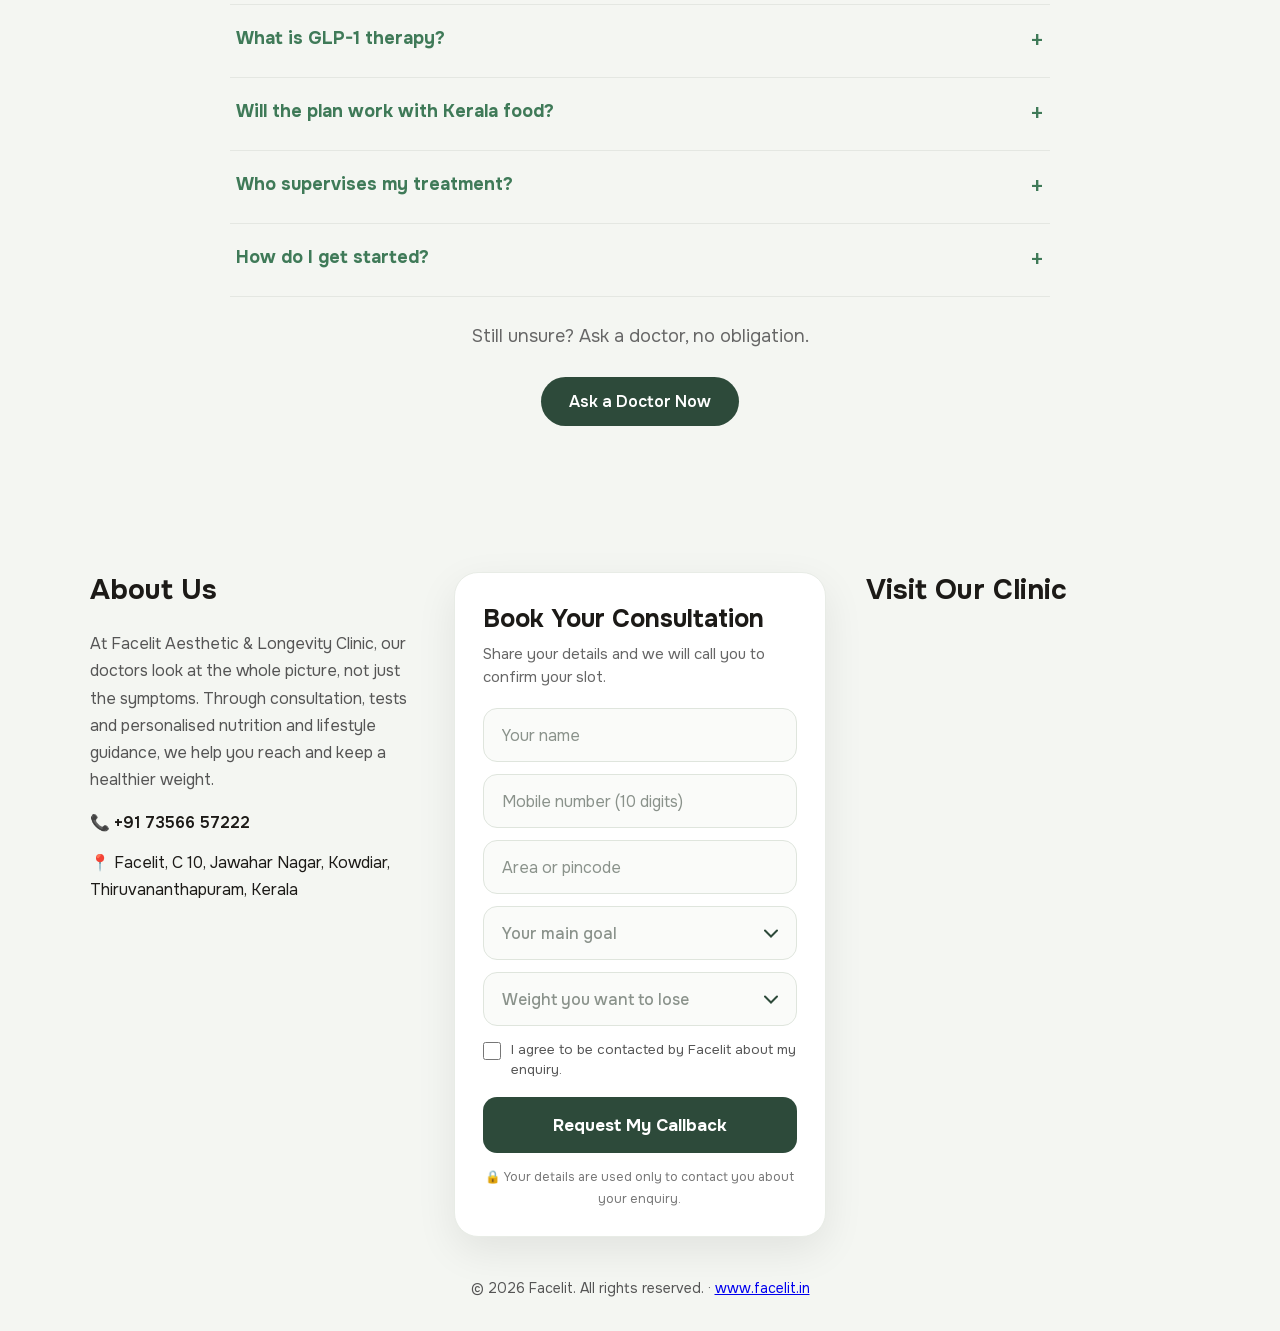
==== commit 7e2a52c4: "GLP-1 benefits: mother and daughter photo on Be There for Family card Co-Authored-By: Claude Sonnet " ====
--- a/glp1-trivandrum/index.html
+++ b/glp1-trivandrum/index.html
@@ -234,7 +234,7 @@
 <div class="bgrid"><div class="bc2"><h3>Dress With Confidence</h3><p>Sarees, outfits and everyday wear that feel right on you.</p><img class="bimg" loading="lazy" decoding="async" src="/assets/glp-mirror.webp" alt="Woman smiling at her slimmer reflection in a mirror" width="720" height="900"></div>
 <div class="bc2"><h3>Move Comfortably</h3><p>Stairs, Kovalam walks and long days with steadier energy.</p><img class="bimg" loading="lazy" decoding="async" src="/assets/glp-move.webp" alt="Woman smiling as she walks up the stairs at home" width="720" height="720" style="object-position:35% 15%"></div>
 <div class="bc2"><h3>Enjoy Every Photo</h3><p>Be in the picture at weddings and family gatherings, without hesitation.</p><img class="bimg" loading="lazy" decoding="async" src="/assets/glp-photo.webp" alt="Family smiling together while a relative takes their photo" width="720" height="720" style="object-position:50% 20%"></div>
-<div class="bc2"><h3>Be There for Family</h3><p>More energy for your family, festivals and Onam sadyas.</p><img class="bimg" loading="lazy" decoding="async" src="/assets/glp-family.svg" alt="" width="400" height="400"></div>
+<div class="bc2"><h3>Be There for Family</h3><p>More energy for your family, festivals and Onam sadyas.</p><img class="bimg" loading="lazy" decoding="async" src="/assets/glp-family.webp" alt="Mother laughing while her daughter rides on her back" width="720" height="720" style="object-position:50% 25%"></div>
 <div class="bc2"><h3>Look After Your Health</h3><p>Your doctor tracks markers such as sugar, BP and cholesterol, so progress is more than the scale.</p><img class="bimg" loading="lazy" decoding="async" src="/assets/glp-health.svg" alt="" width="400" height="400"></div></div><a class="pill" href="#book" data-lead="form">Start My Journey</a></div></section>
 
 <section class="dark"><div class="c center"><h2>Your first step is a conversation</h2><p>Tell us your goal. A Facelit doctor’s team will explain whether GLP-1 suits you, what to expect and what it costs, with no pressure to start.</p>
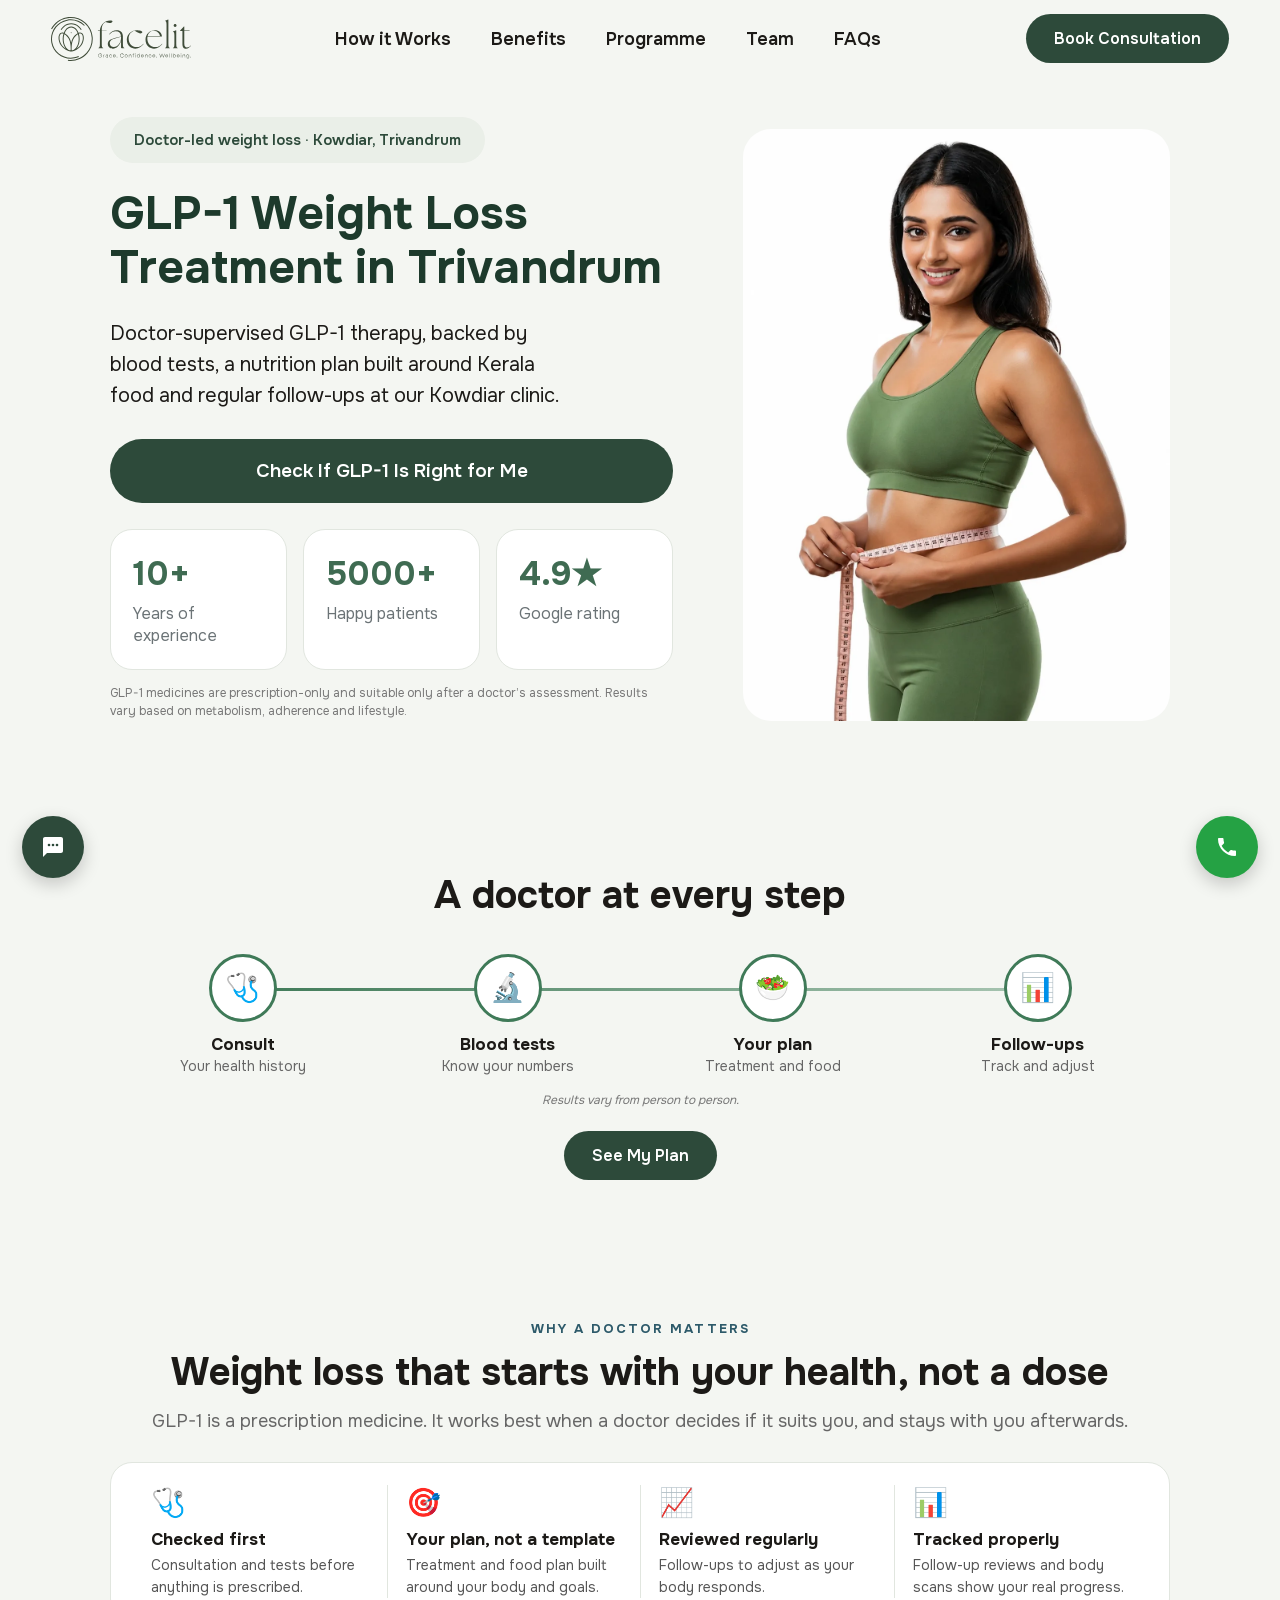
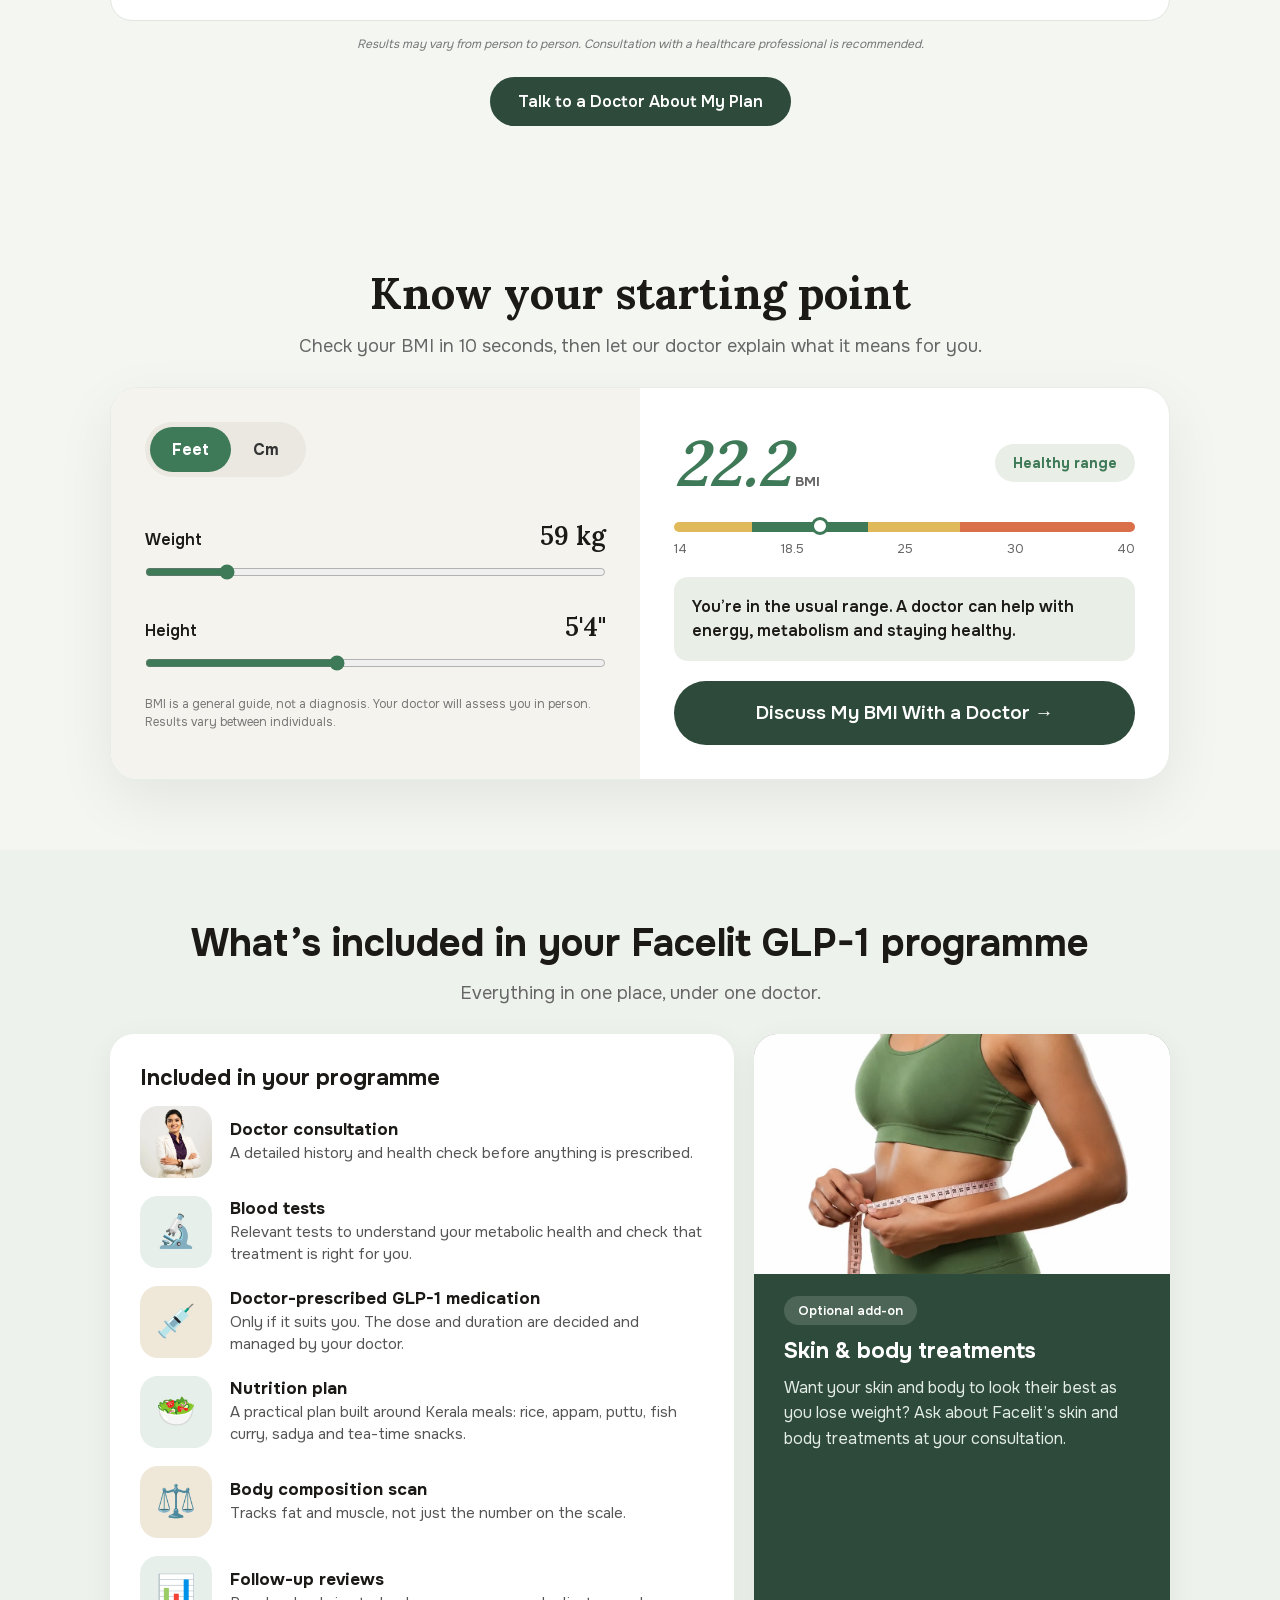
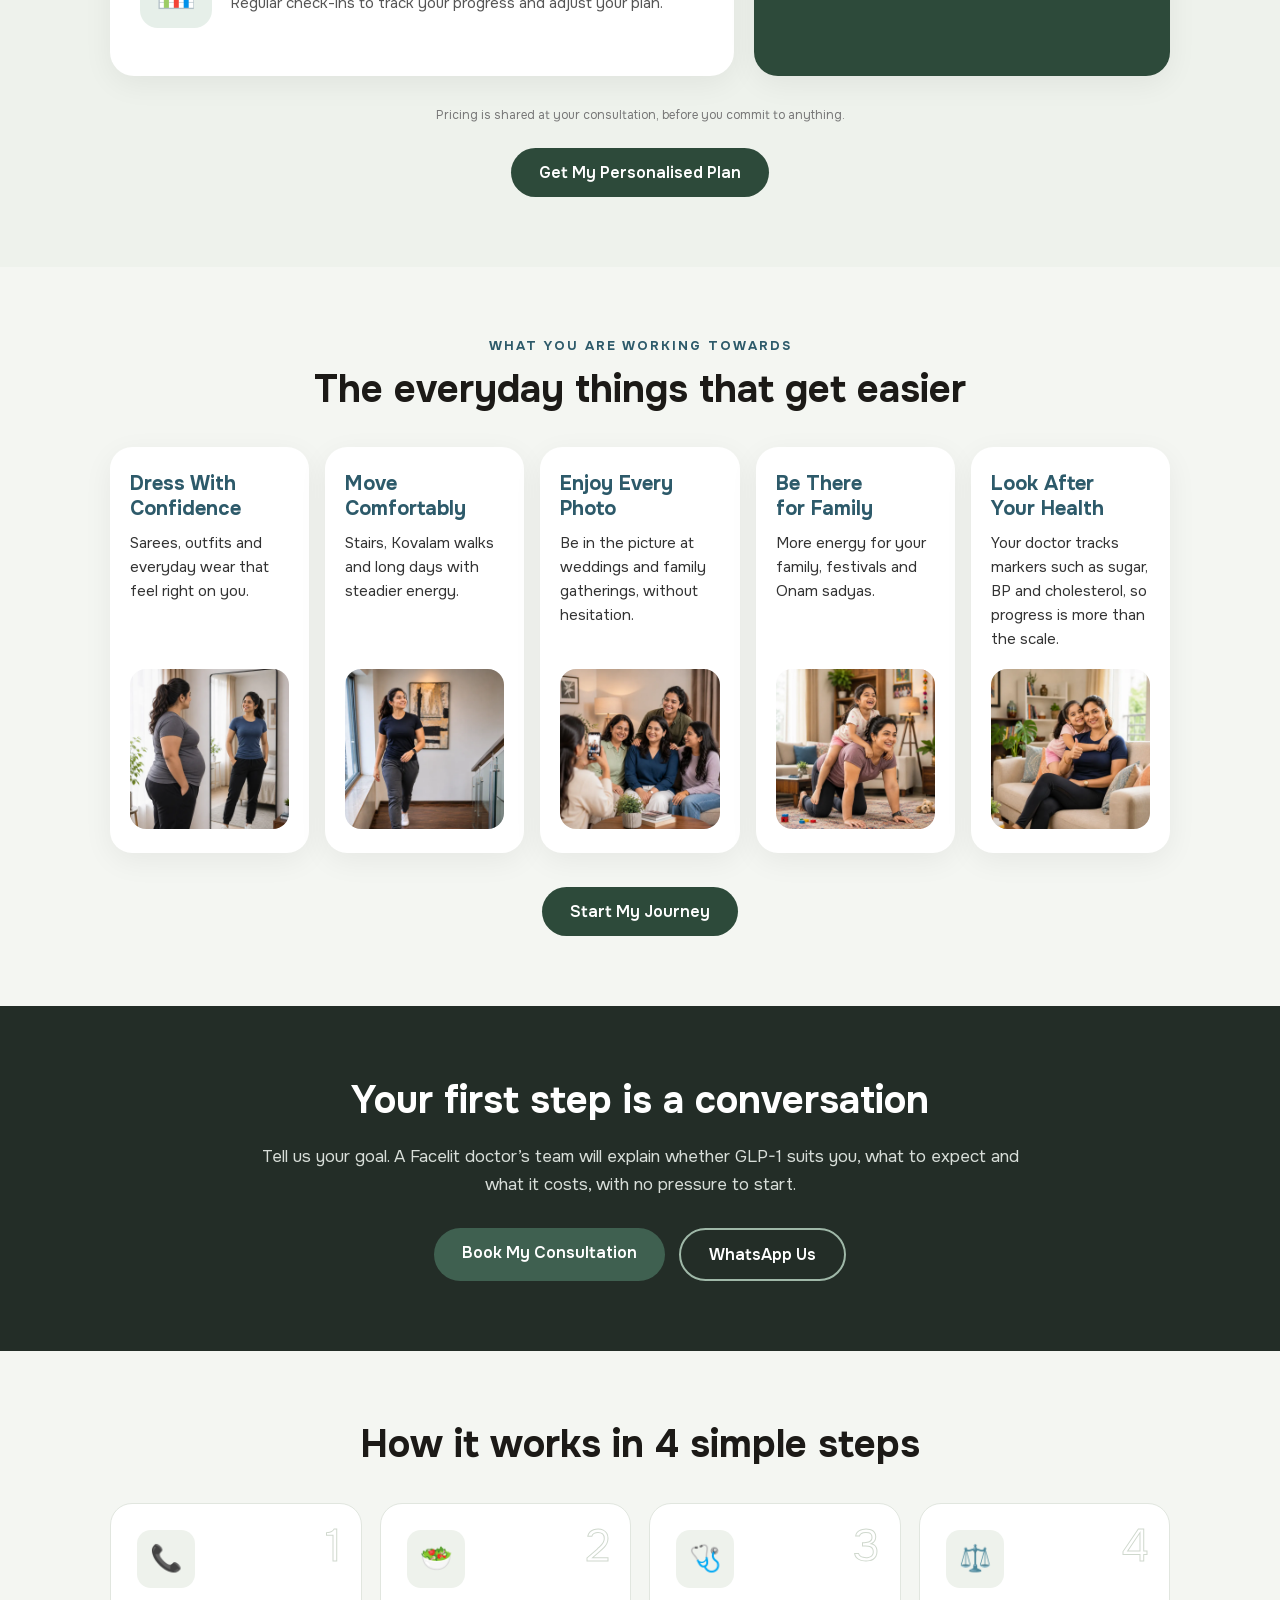
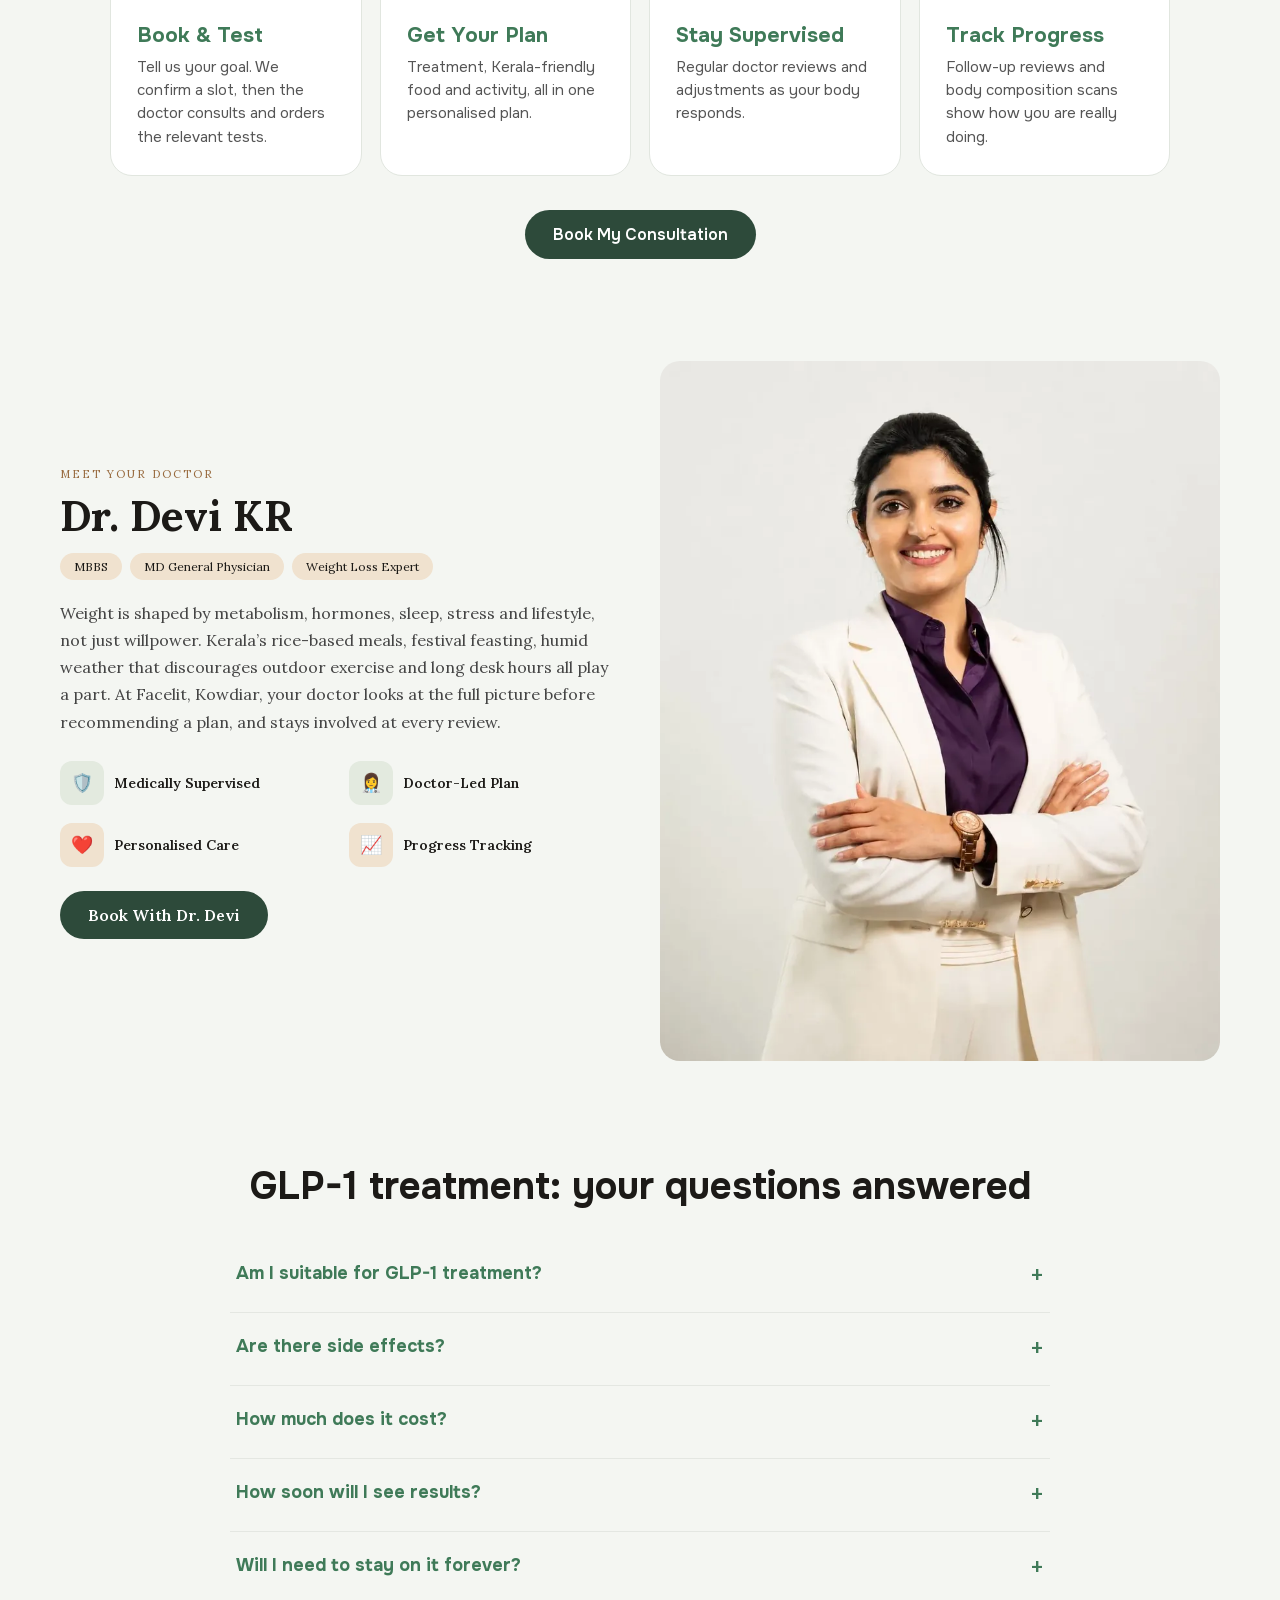
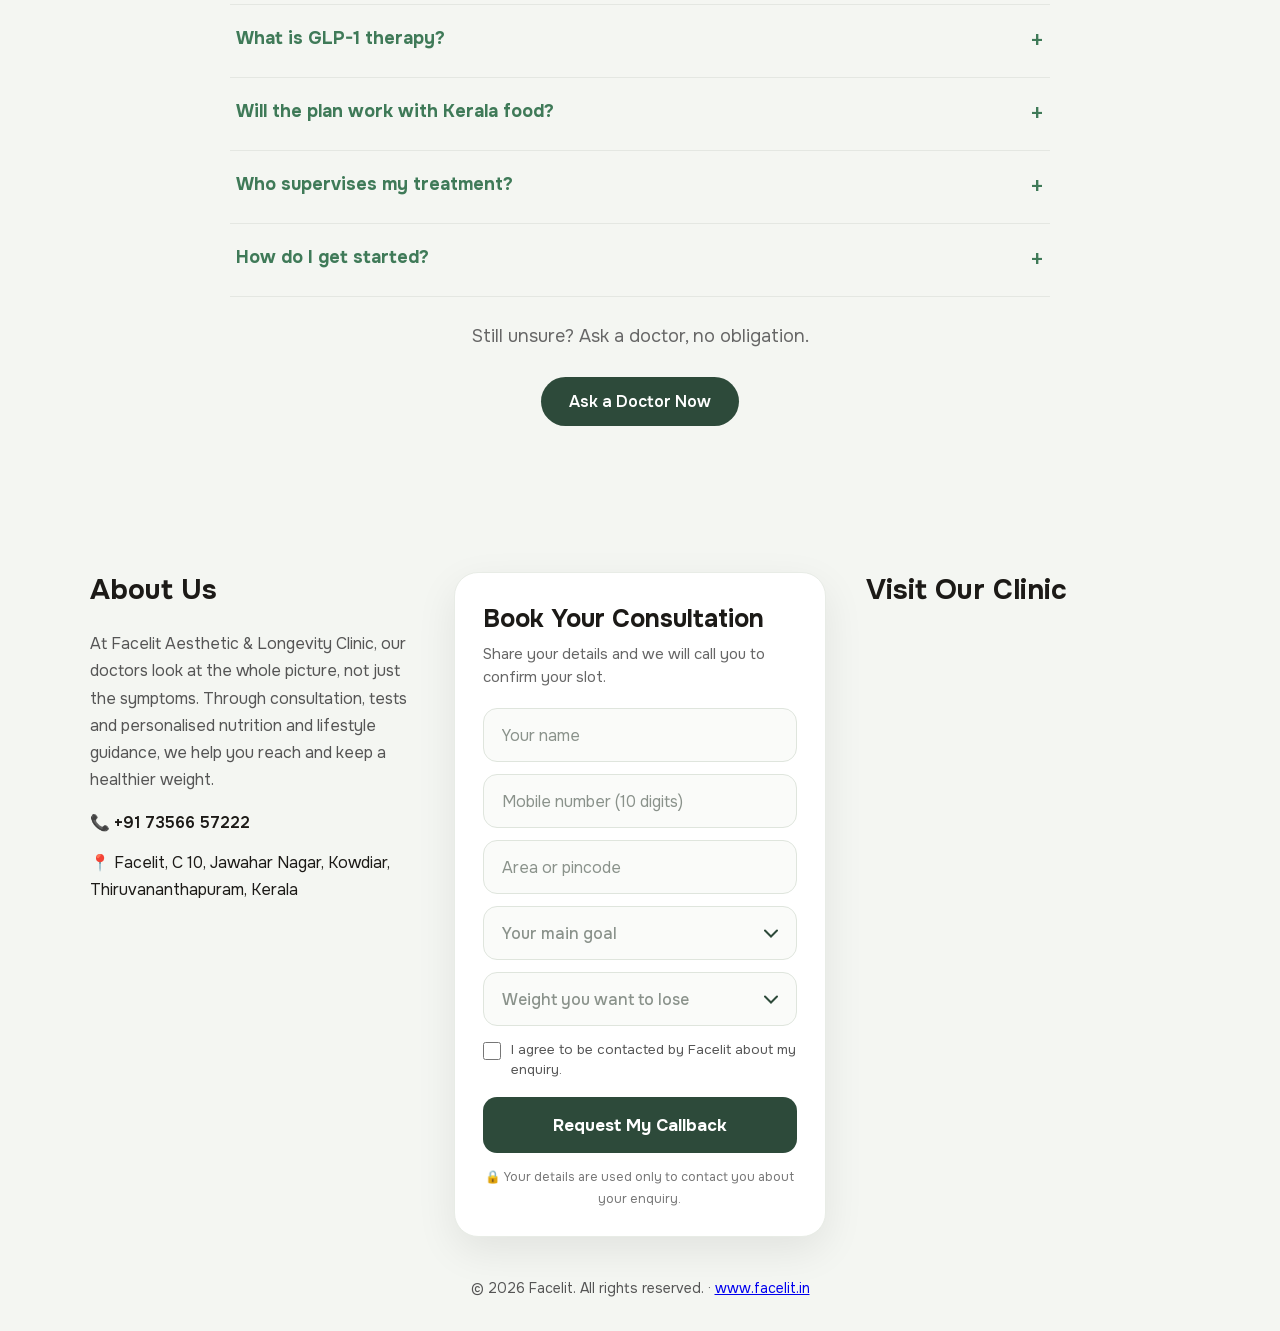
==== commit d0e2fb65: "GLP-1 benefits: thumbs-up photo on Look After Your Health card Co-Authored-By: Claude Sonnet 5.5 <no" ====
--- a/glp1-trivandrum/index.html
+++ b/glp1-trivandrum/index.html
@@ -235,7 +235,7 @@
 <div class="bc2"><h3>Move Comfortably</h3><p>Stairs, Kovalam walks and long days with steadier energy.</p><img class="bimg" loading="lazy" decoding="async" src="/assets/glp-move.webp" alt="Woman smiling as she walks up the stairs at home" width="720" height="720" style="object-position:35% 15%"></div>
 <div class="bc2"><h3>Enjoy Every Photo</h3><p>Be in the picture at weddings and family gatherings, without hesitation.</p><img class="bimg" loading="lazy" decoding="async" src="/assets/glp-photo.webp" alt="Family smiling together while a relative takes their photo" width="720" height="720" style="object-position:50% 20%"></div>
 <div class="bc2"><h3>Be There for Family</h3><p>More energy for your family, festivals and Onam sadyas.</p><img class="bimg" loading="lazy" decoding="async" src="/assets/glp-family.webp" alt="Mother laughing while her daughter rides on her back" width="720" height="720" style="object-position:50% 25%"></div>
-<div class="bc2"><h3>Look After Your Health</h3><p>Your doctor tracks markers such as sugar, BP and cholesterol, so progress is more than the scale.</p><img class="bimg" loading="lazy" decoding="async" src="/assets/glp-health.svg" alt="" width="400" height="400"></div></div><a class="pill" href="#book" data-lead="form">Start My Journey</a></div></section>
+<div class="bc2"><h3>Look After Your Health</h3><p>Your doctor tracks markers such as sugar, BP and cholesterol, so progress is more than the scale.</p><img class="bimg" loading="lazy" decoding="async" src="/assets/glp-health.webp" alt="Smiling mother giving a thumbs up while her daughter hugs her" width="720" height="720" style="object-position:50% 25%"></div></div><a class="pill" href="#book" data-lead="form">Start My Journey</a></div></section>
 
 <section class="dark"><div class="c center"><h2>Your first step is a conversation</h2><p>Tell us your goal. A Facelit doctor’s team will explain whether GLP-1 suits you, what to expect and what it costs, with no pressure to start.</p>
 <div class="btns"><a class="pill" href="#book" data-lead="form">Book My Consultation</a><a class="pill ghost" href="#book" data-lead="whatsapp">WhatsApp Us</a></div></div></section>
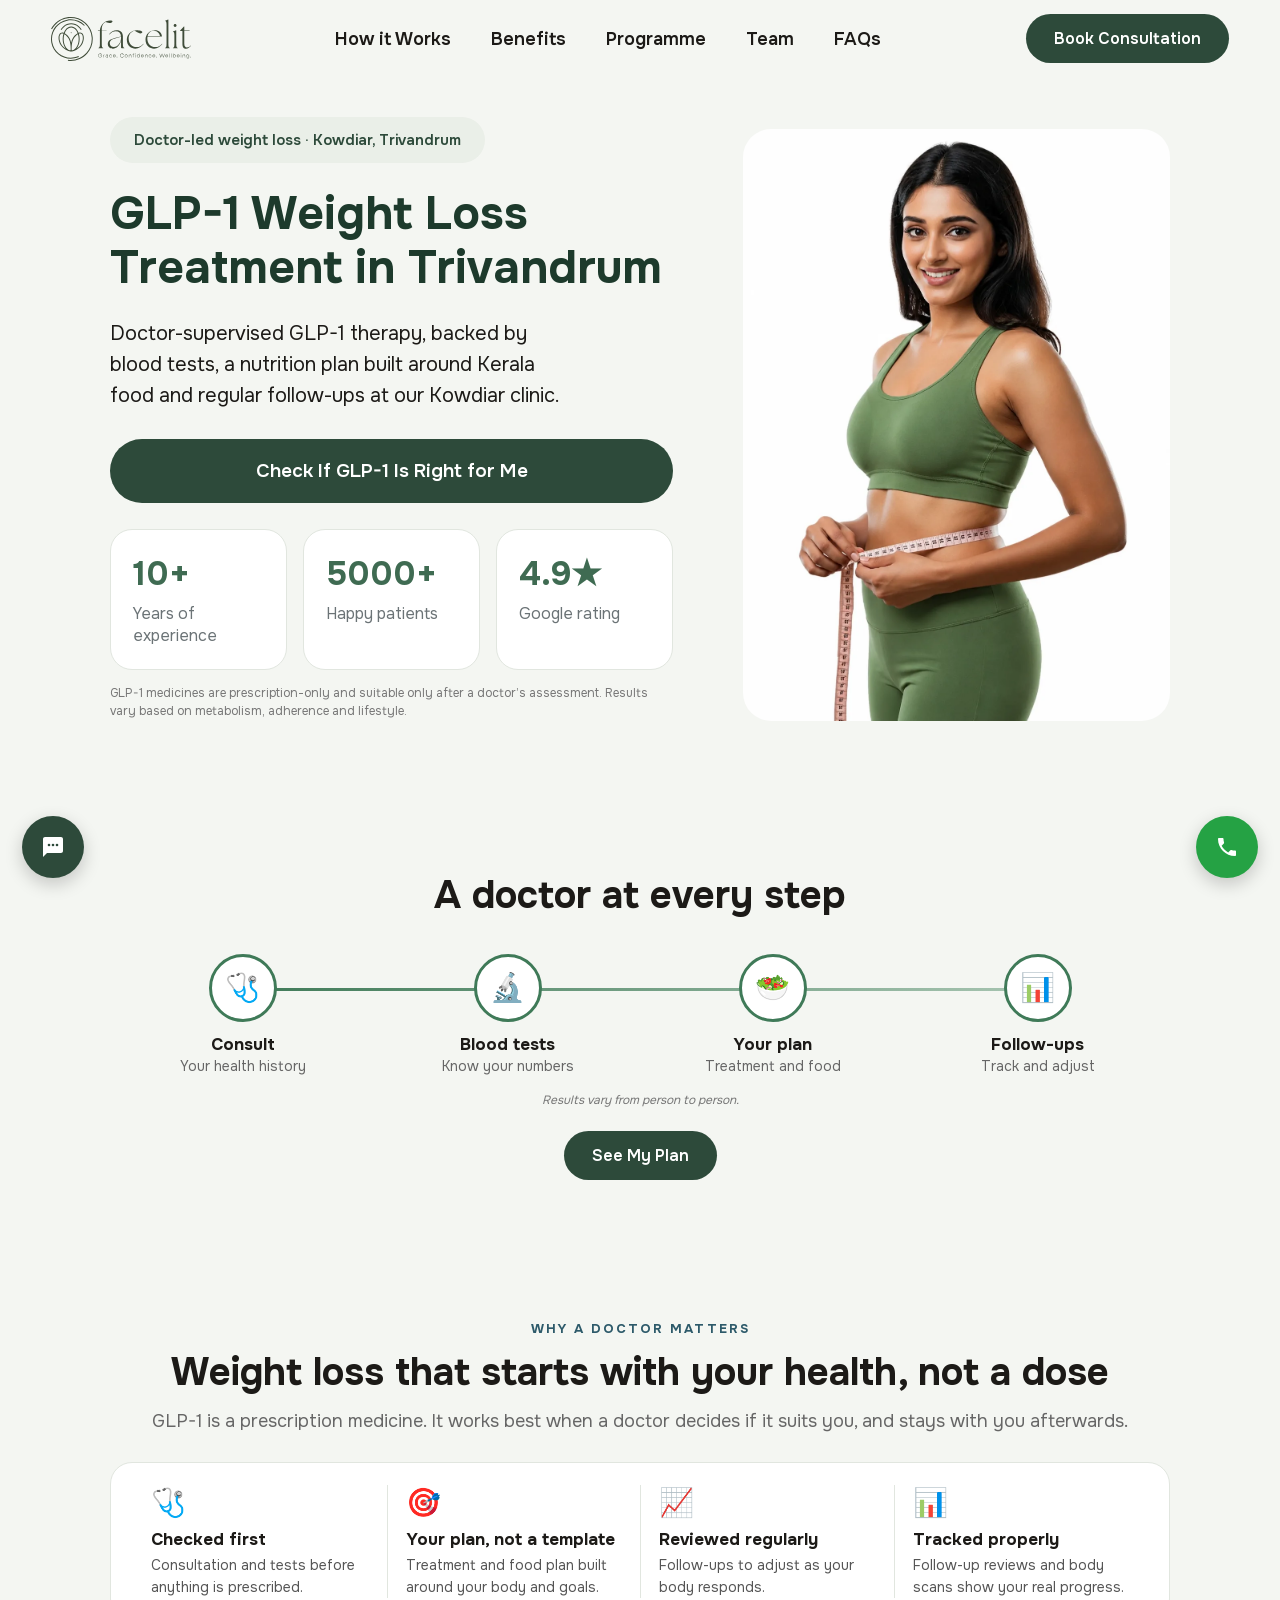
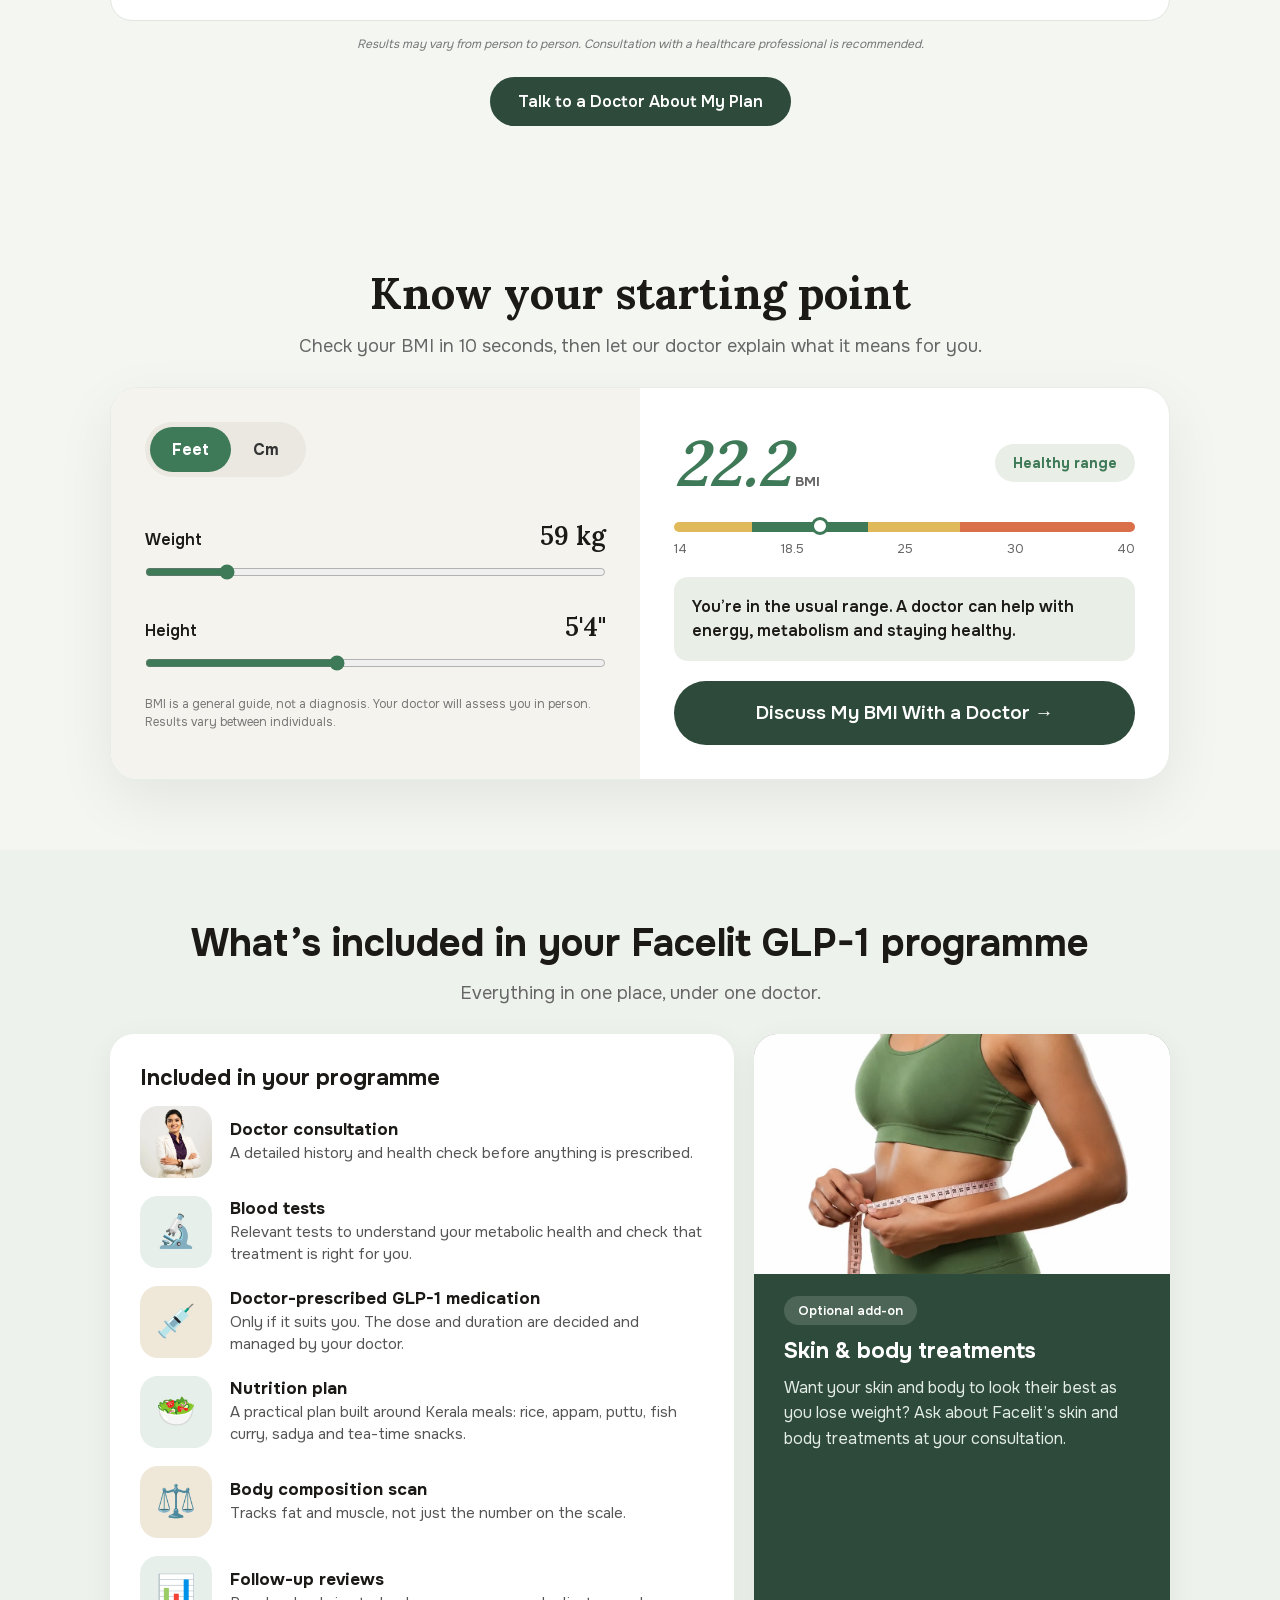
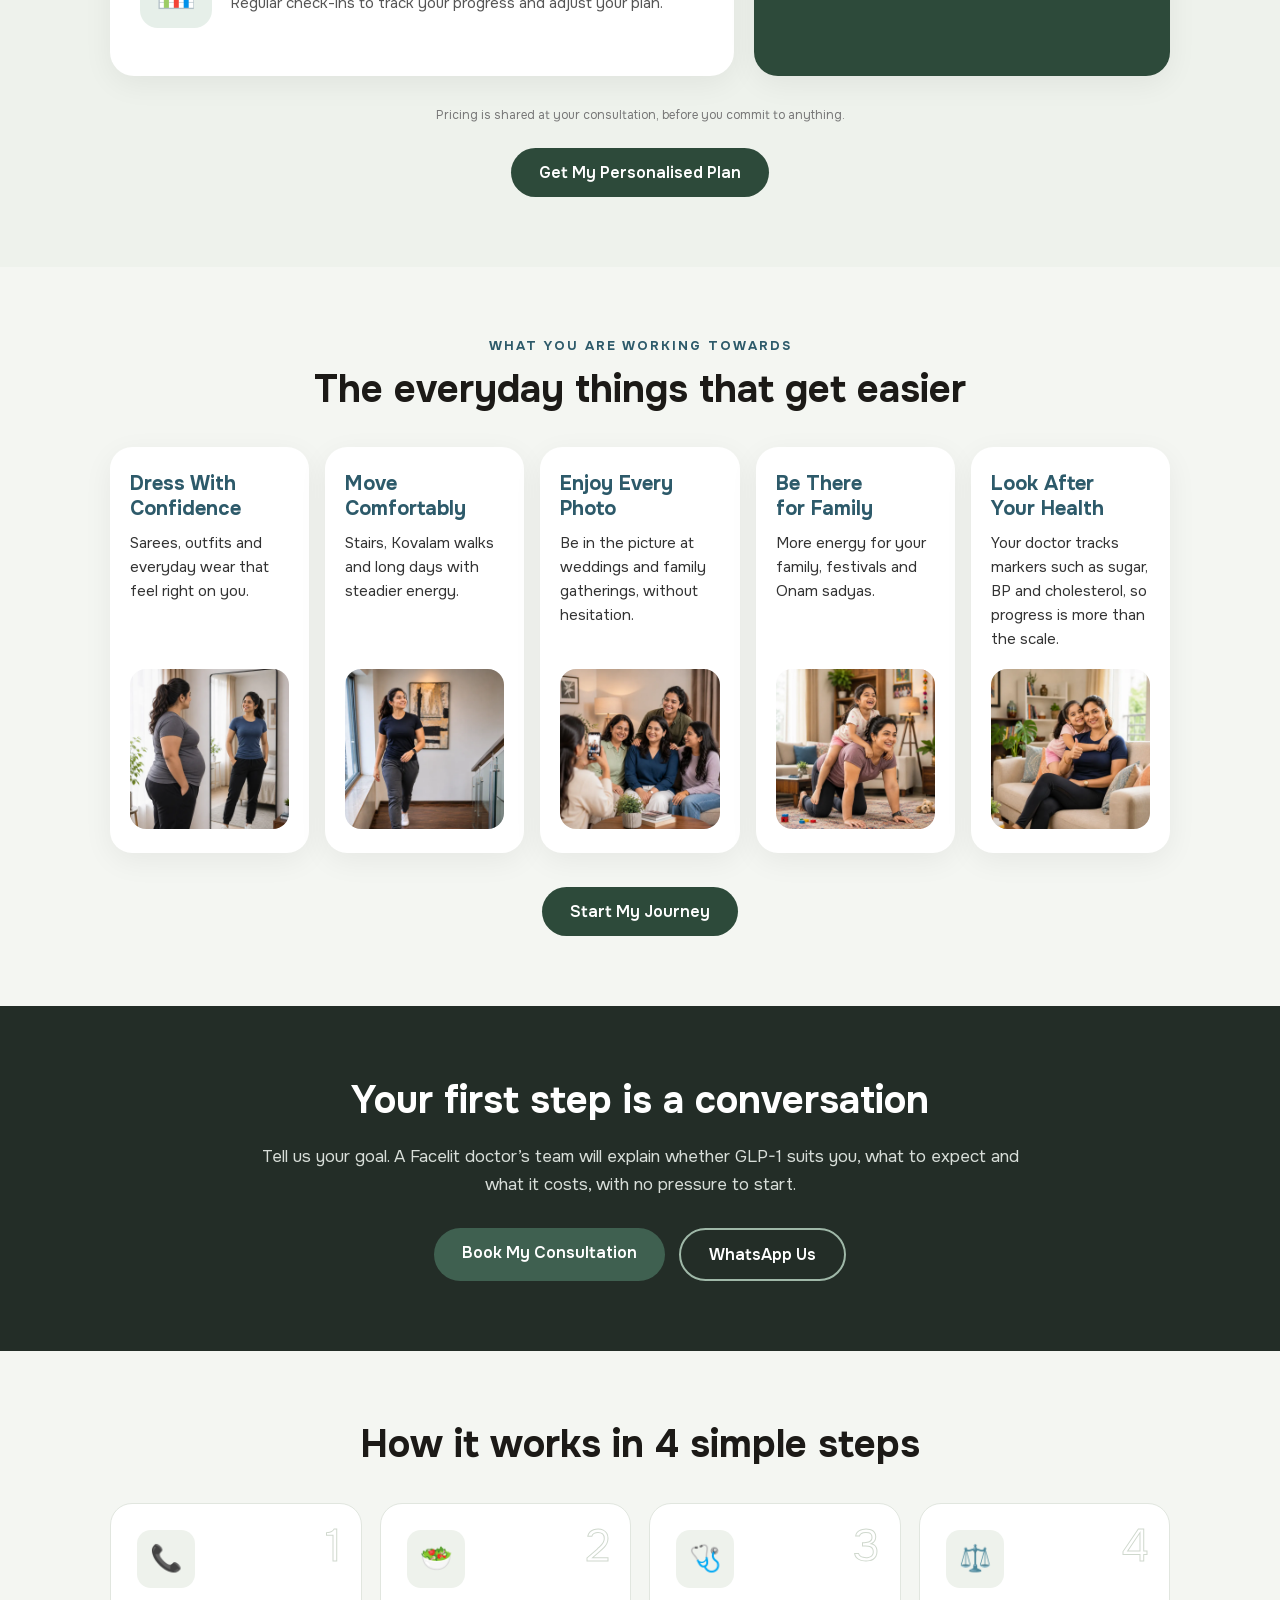
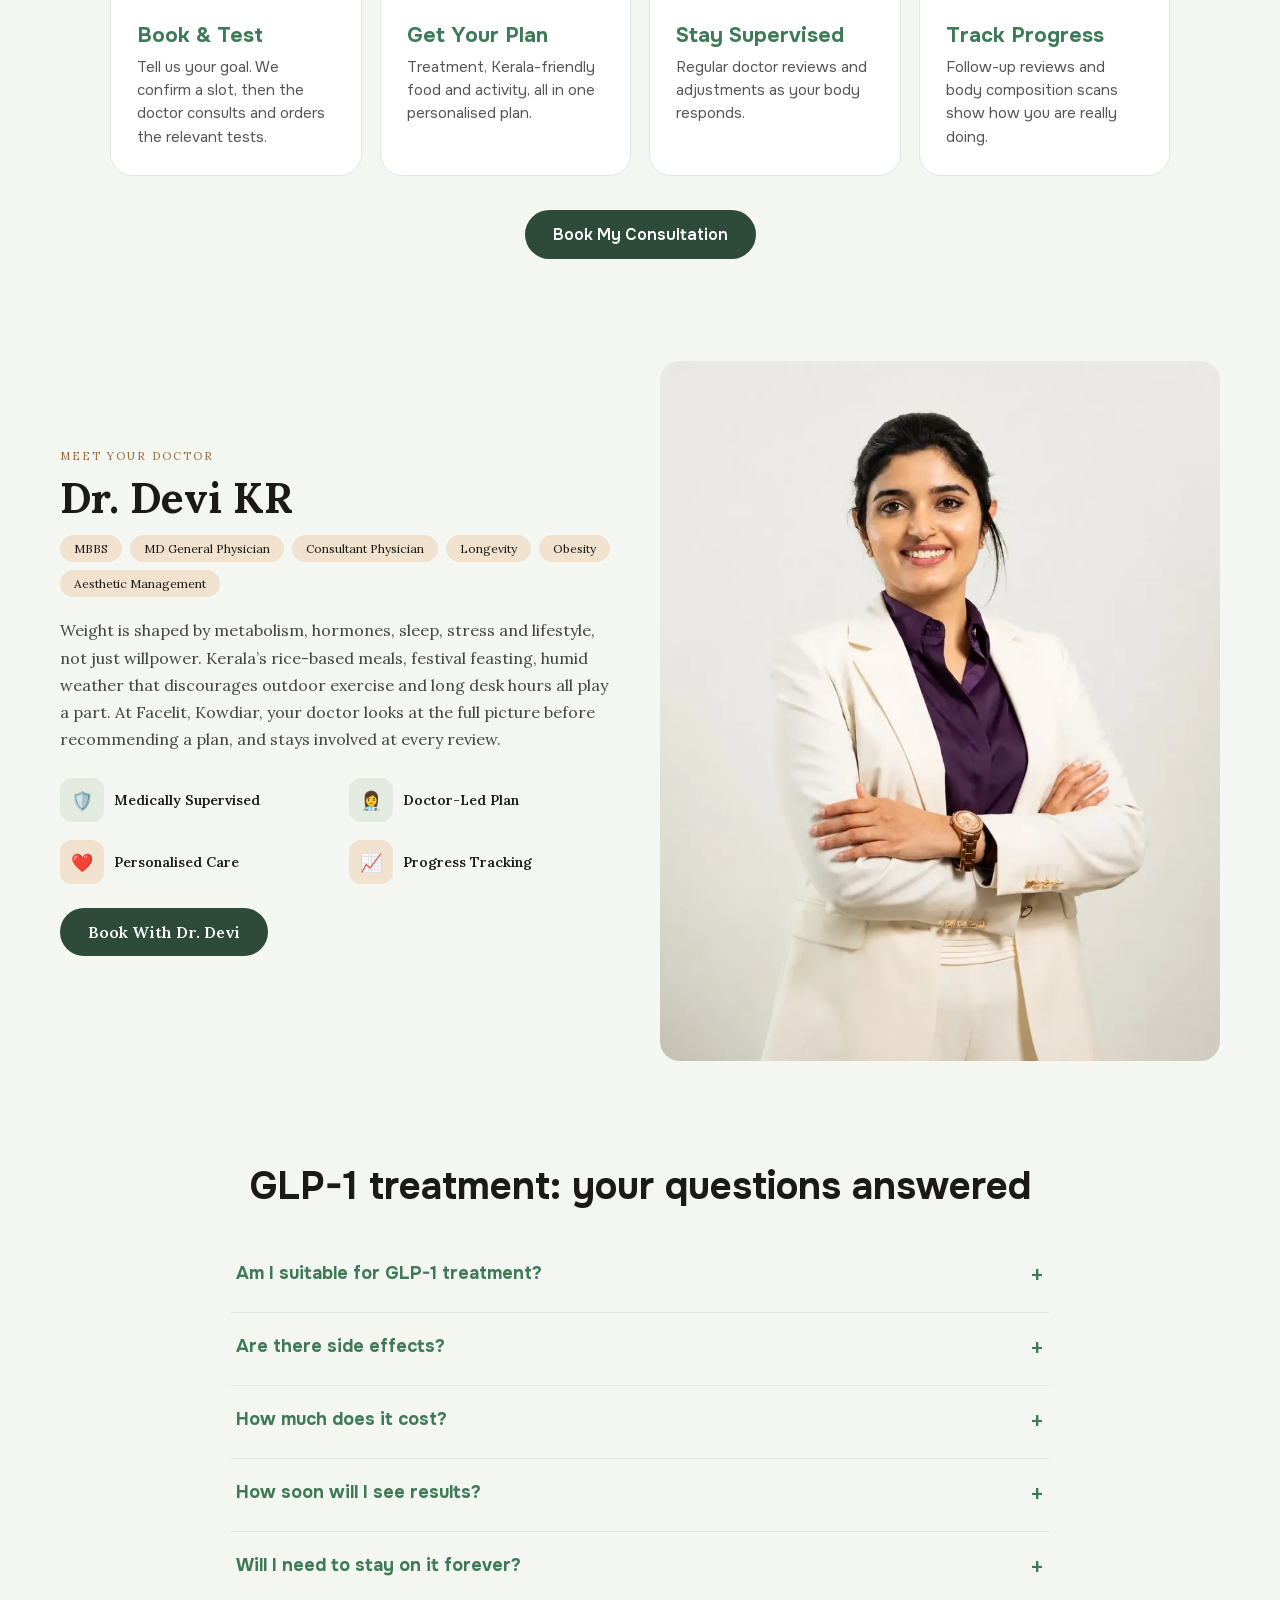
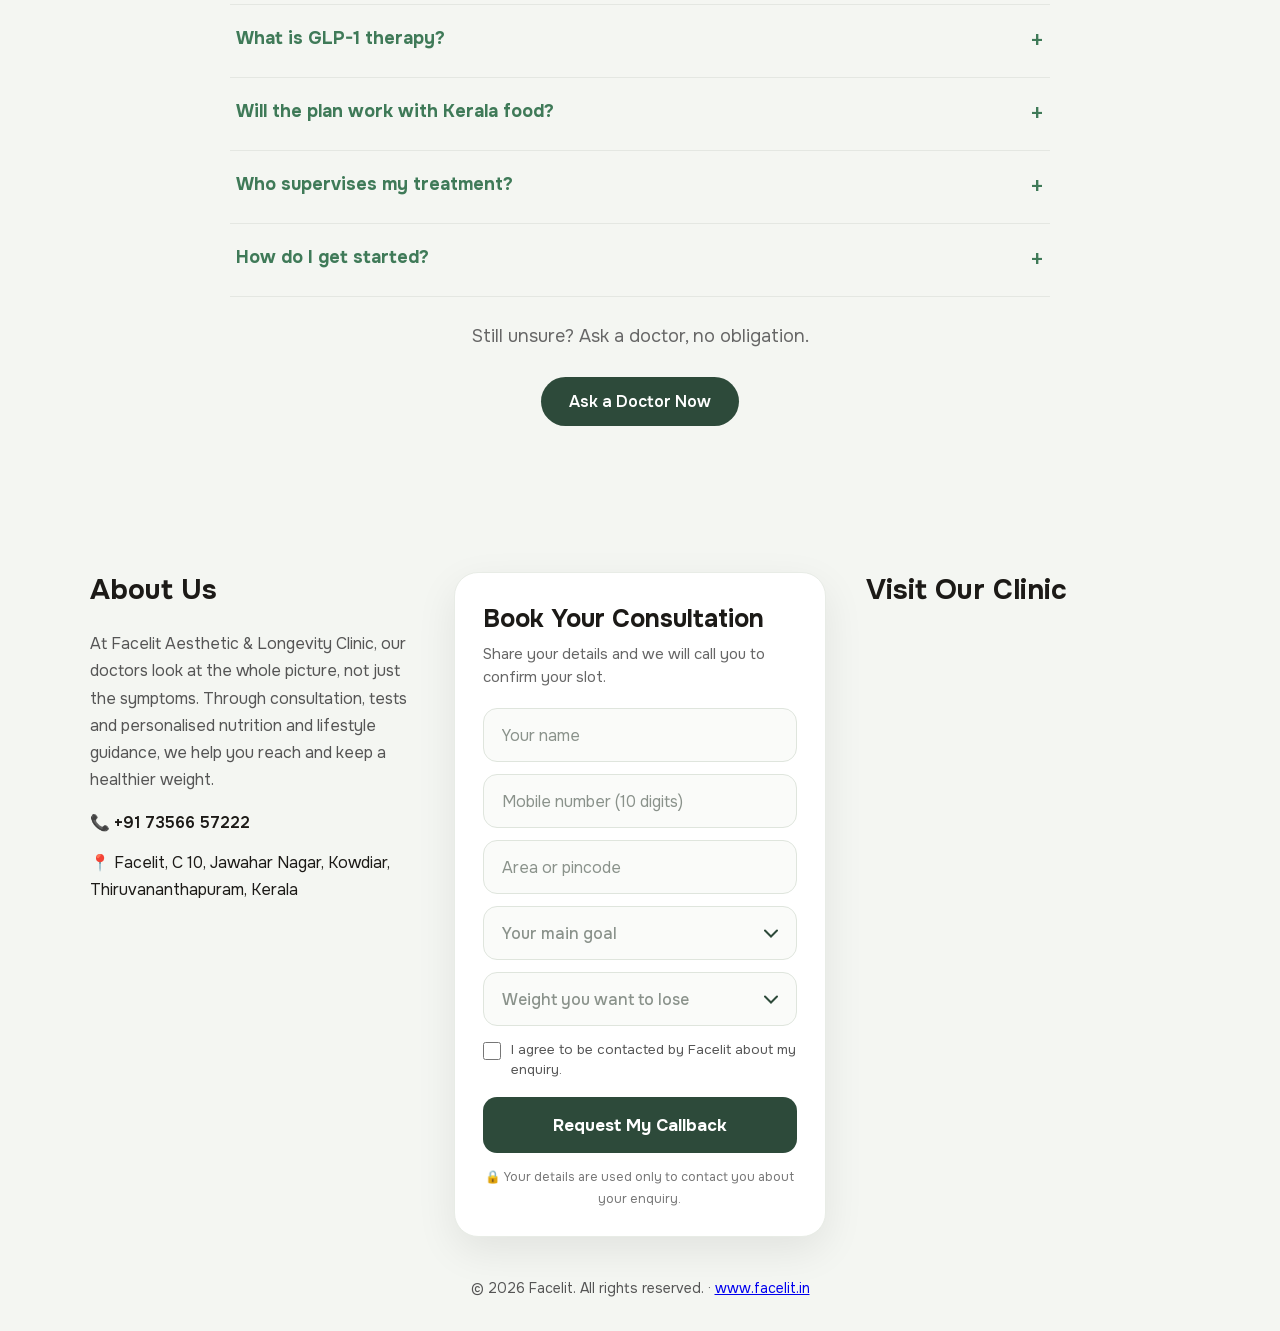
==== commit 3643abec: "GLP-1 doctor section: Consultant Physician, longevity, obesity and aesthetic management tags Co-Auth" ====
--- a/glp1-trivandrum/index.html
+++ b/glp1-trivandrum/index.html
@@ -247,7 +247,7 @@
 <div class="f4"><em>4</em><i>⚖️</i><h3>Track Progress</h3><p>Follow-up reviews and body composition scans show how you are really doing.</p></div></div><a class="pill" href="#book" data-lead="form">Book My Consultation</a></div></section>
 
 <section class="wrap doctor-section" id="doctor"><div class="doc-grid"><div><p class="eyebrow">Meet your doctor</p><h2 class="doctor-name">Dr. Devi KR</h2>
-<div class="cred-row"><span class="cred-tag">MBBS</span><span class="cred-tag">MD General Physician</span><span class="cred-tag">Weight Loss Expert</span></div>
+<div class="cred-row"><span class="cred-tag">MBBS</span><span class="cred-tag">MD General Physician</span><span class="cred-tag">Consultant Physician</span><span class="cred-tag">Longevity</span><span class="cred-tag">Obesity</span><span class="cred-tag">Aesthetic Management</span></div>
 <p class="cnf-section-text">Weight is shaped by metabolism, hormones, sleep, stress and lifestyle, not just willpower. Kerala’s rice-based meals, festival feasting, humid weather that discourages outdoor exercise and long desk hours all play a part. At Facelit, Kowdiar, your doctor looks at the full picture before recommending a plan, and stays involved at every review.</p>
 <div class="cnf-features-wrapper"><div class="cnf-feature"><div class="cnf-feature-icon cnf-green">🛡️</div><div class="cnf-feature-text">Medically Supervised</div></div><div class="cnf-feature"><div class="cnf-feature-icon cnf-purple">👩‍⚕️</div><div class="cnf-feature-text">Doctor-Led Plan</div></div><div class="cnf-feature"><div class="cnf-feature-icon cnf-orange">❤️</div><div class="cnf-feature-text">Personalised Care</div></div><div class="cnf-feature"><div class="cnf-feature-icon cnf-yellow">📈</div><div class="cnf-feature-text">Progress Tracking</div></div></div>
 <p style="margin-top:24px"><a class="pill" href="#book" data-lead="form">Book With Dr. Devi</a></p></div>
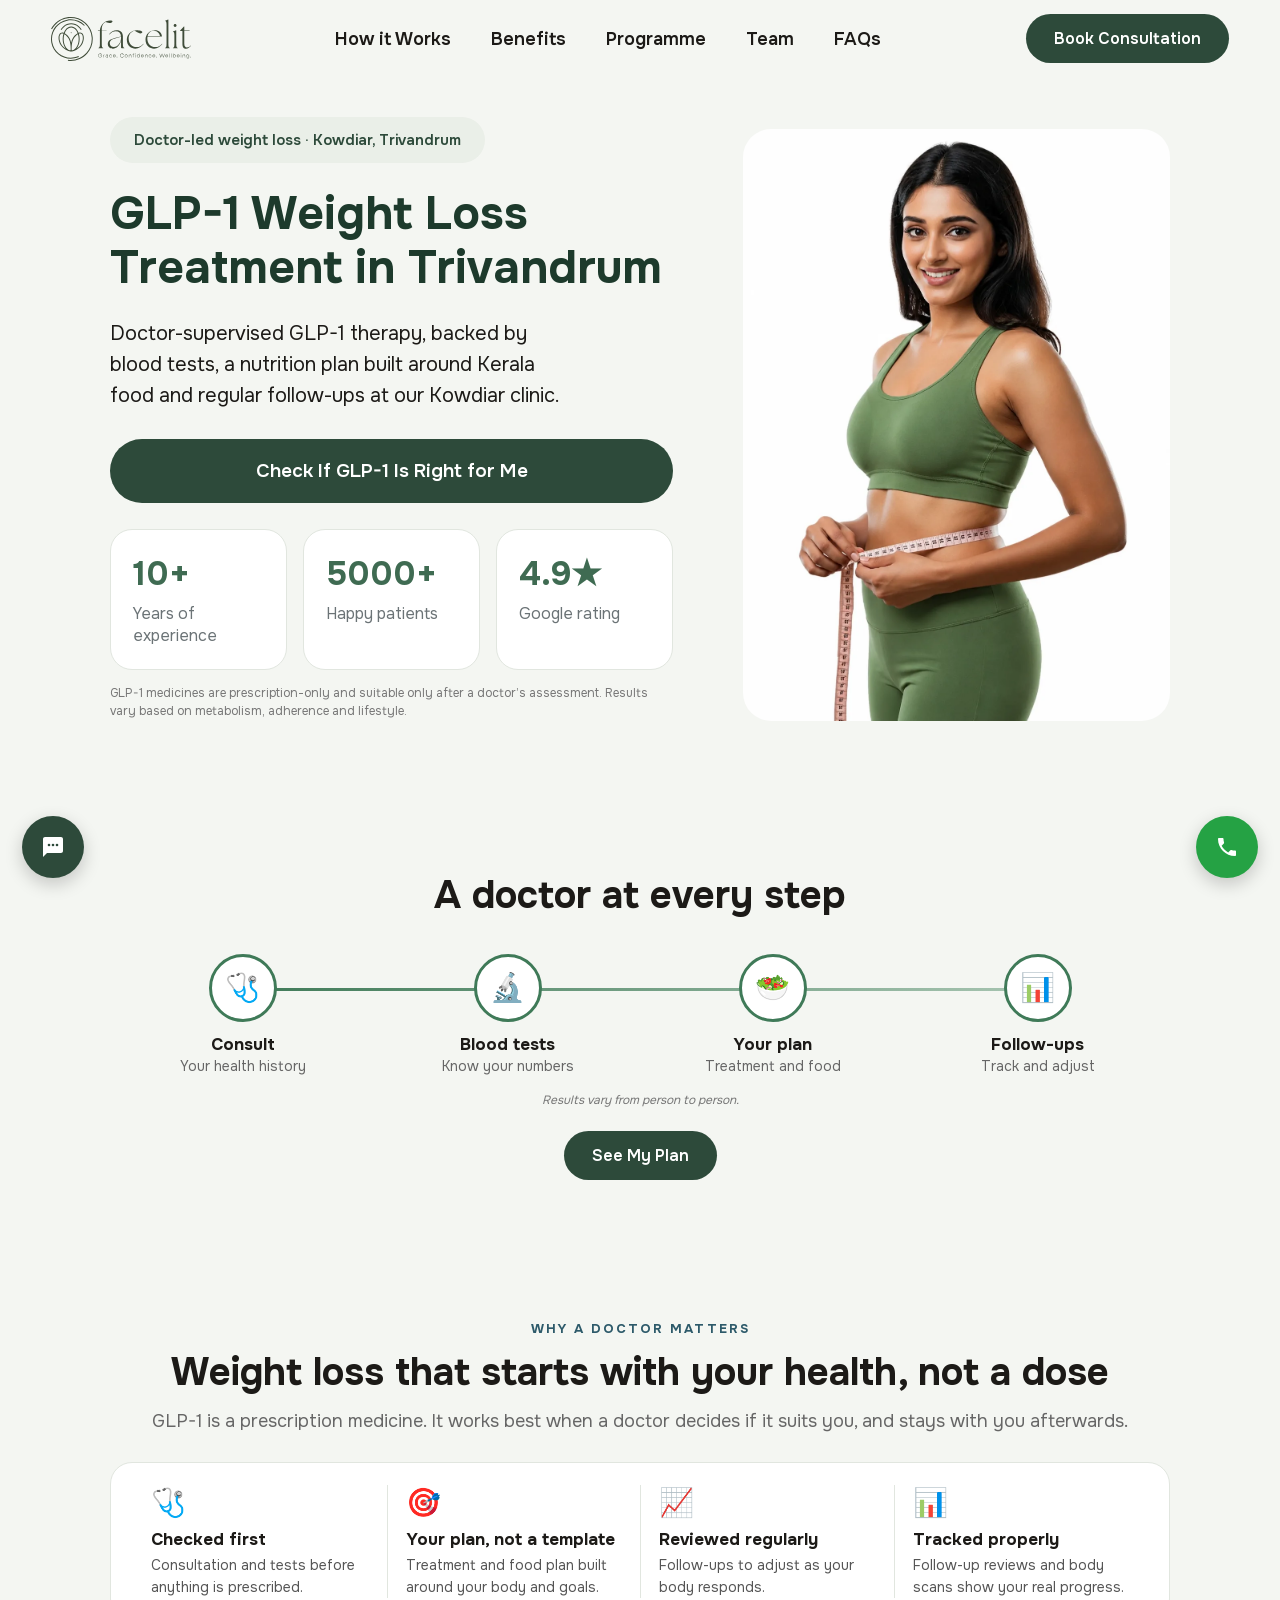
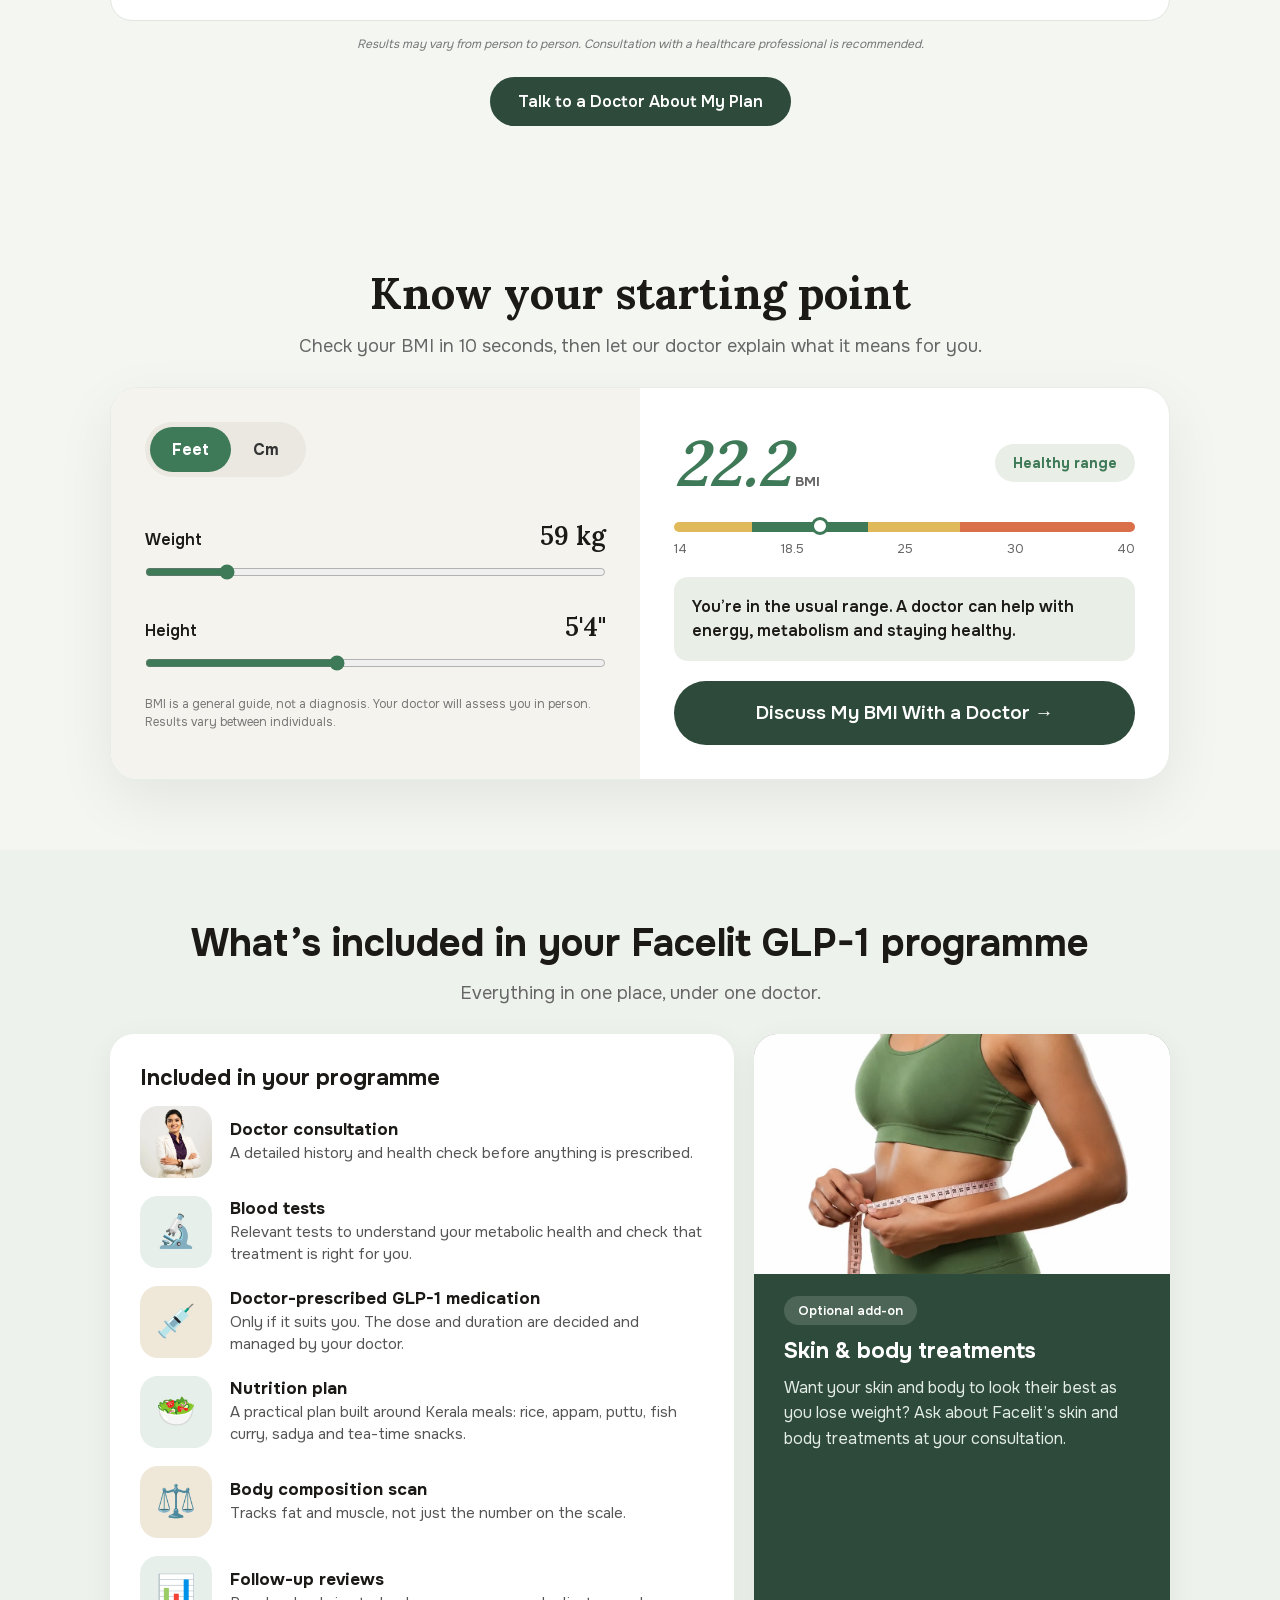
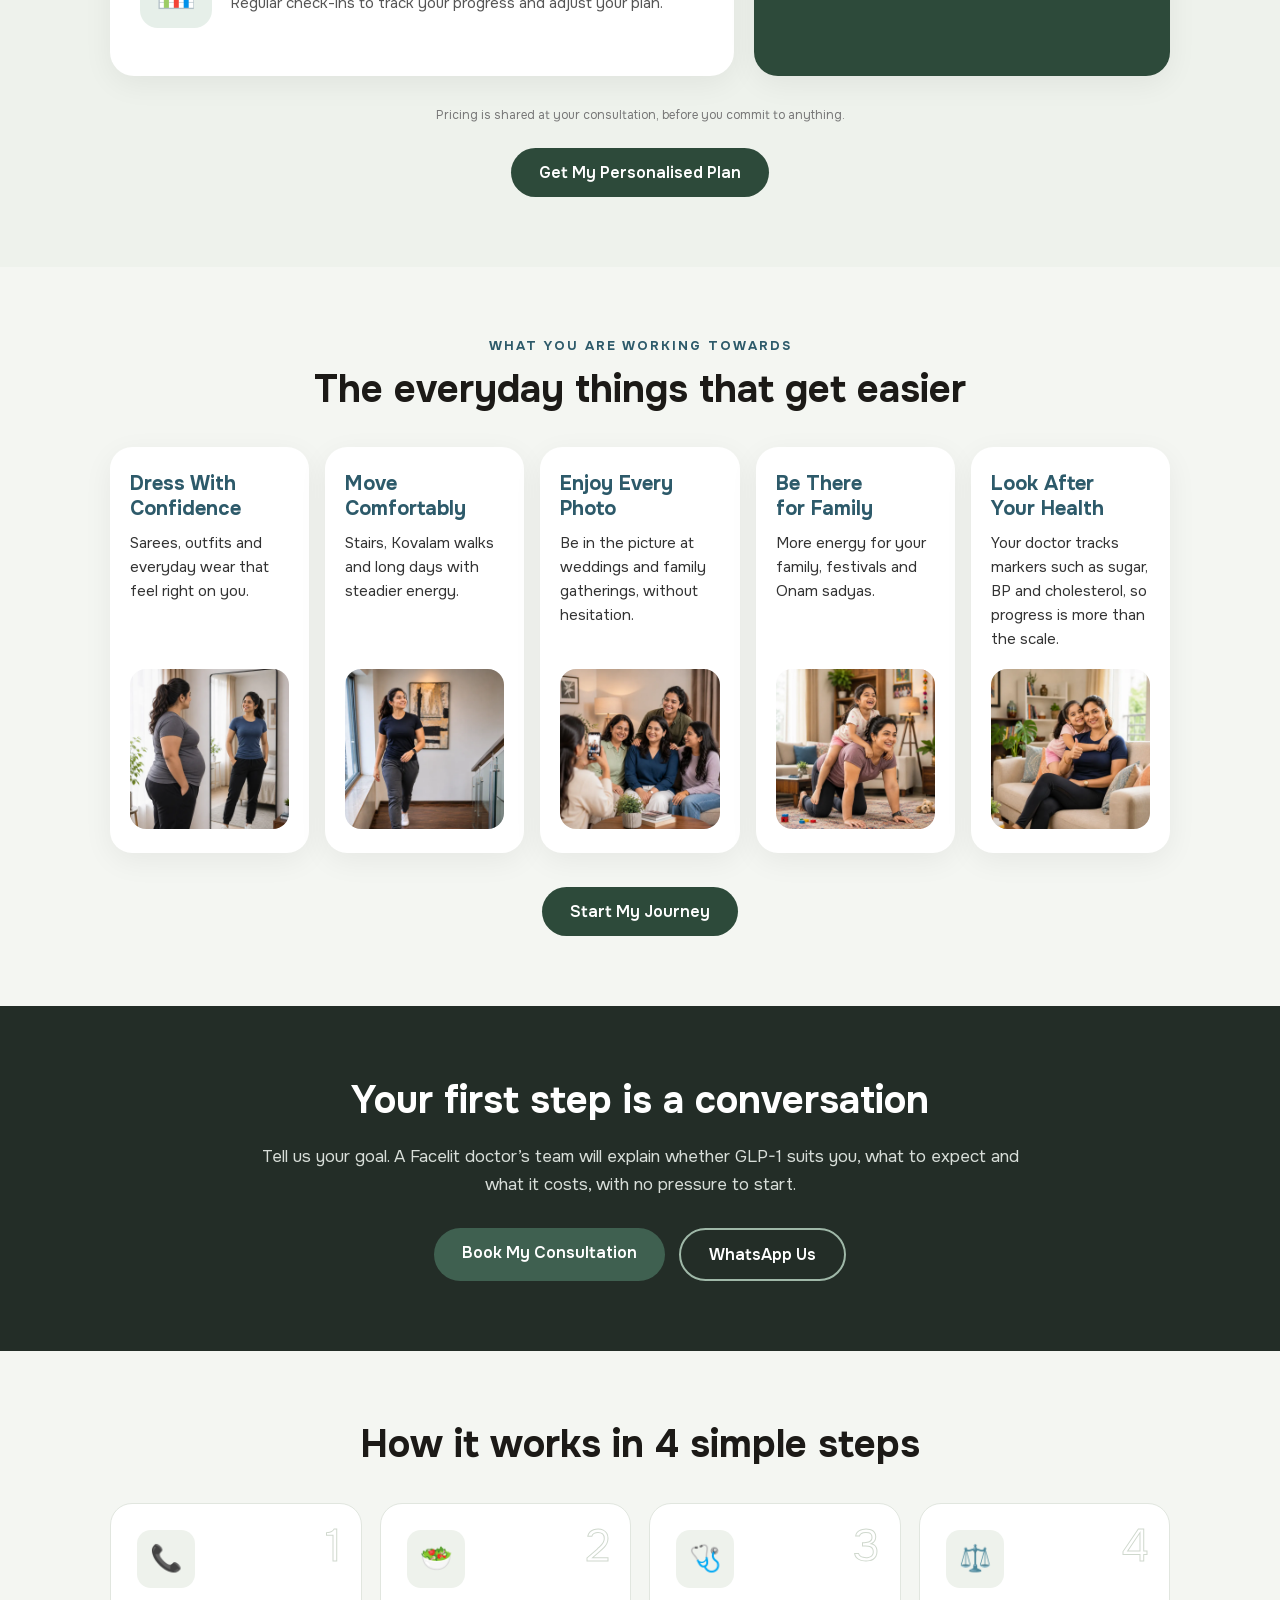
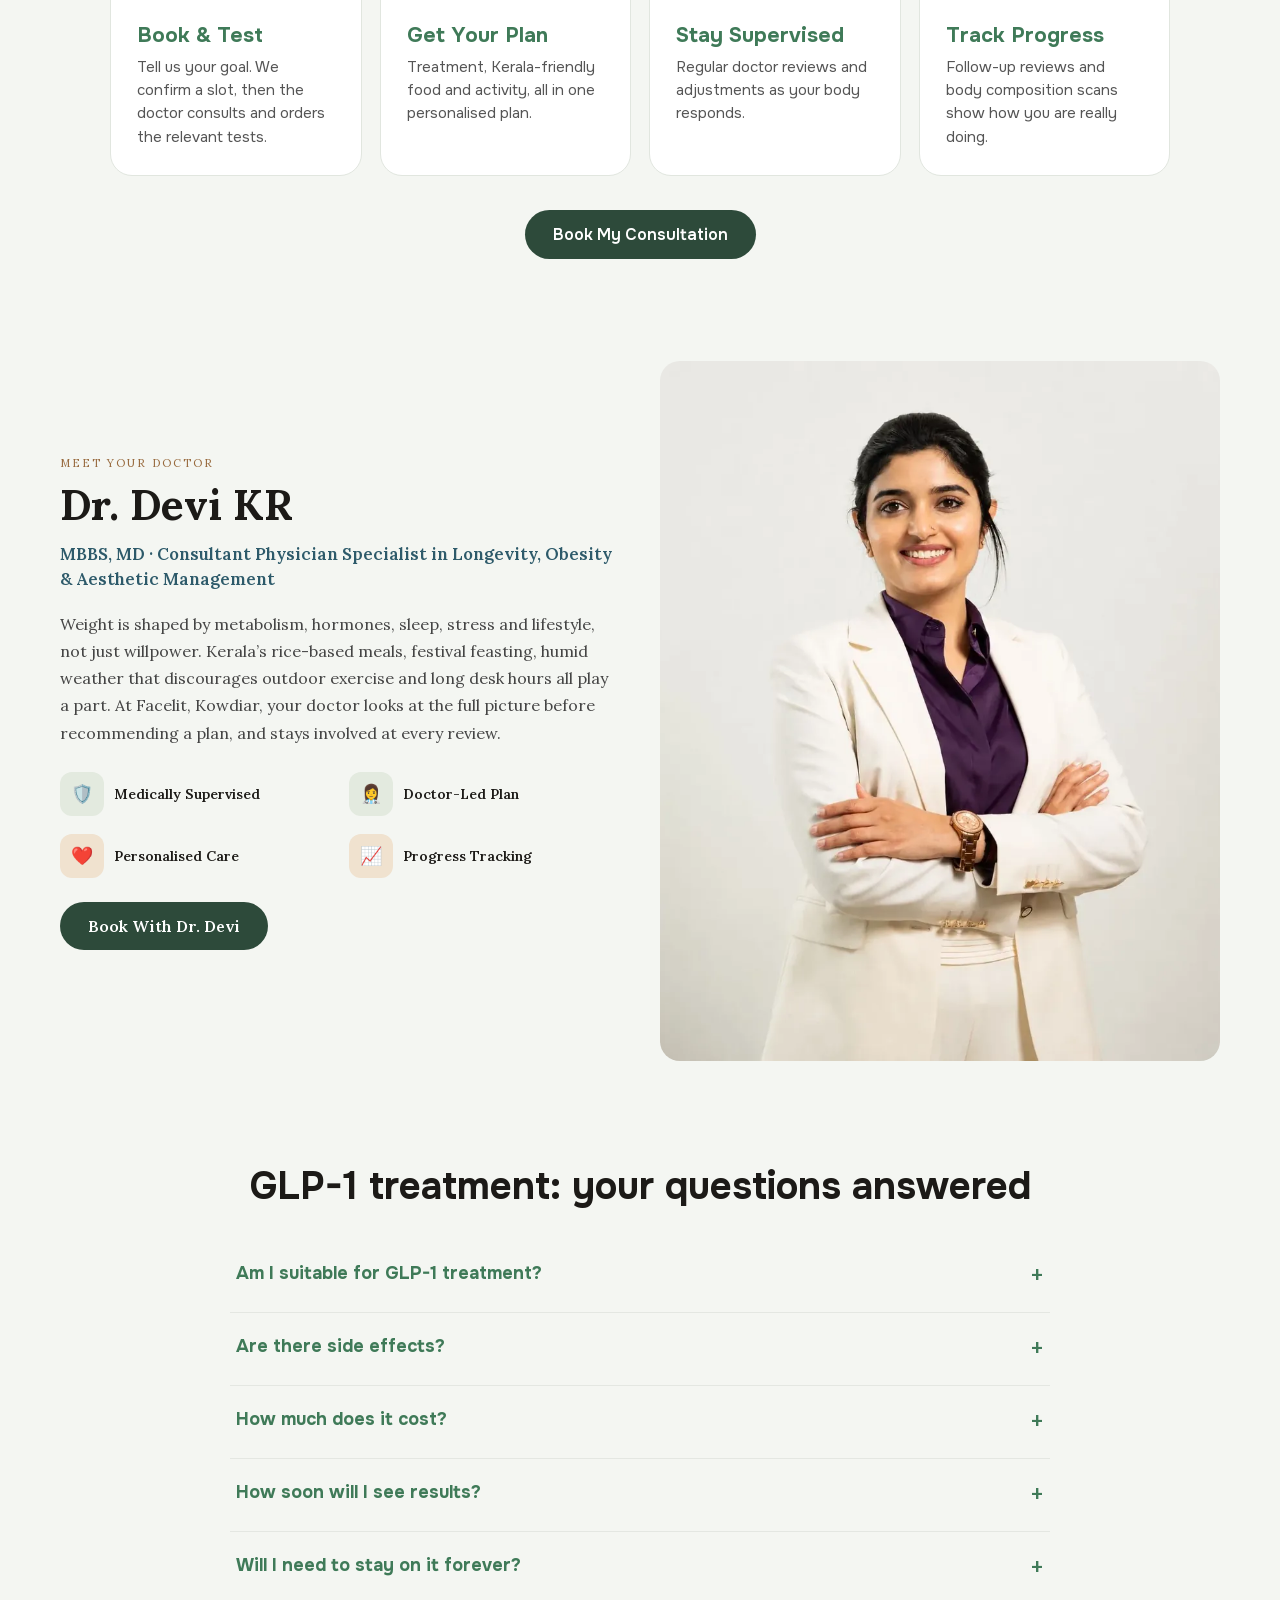
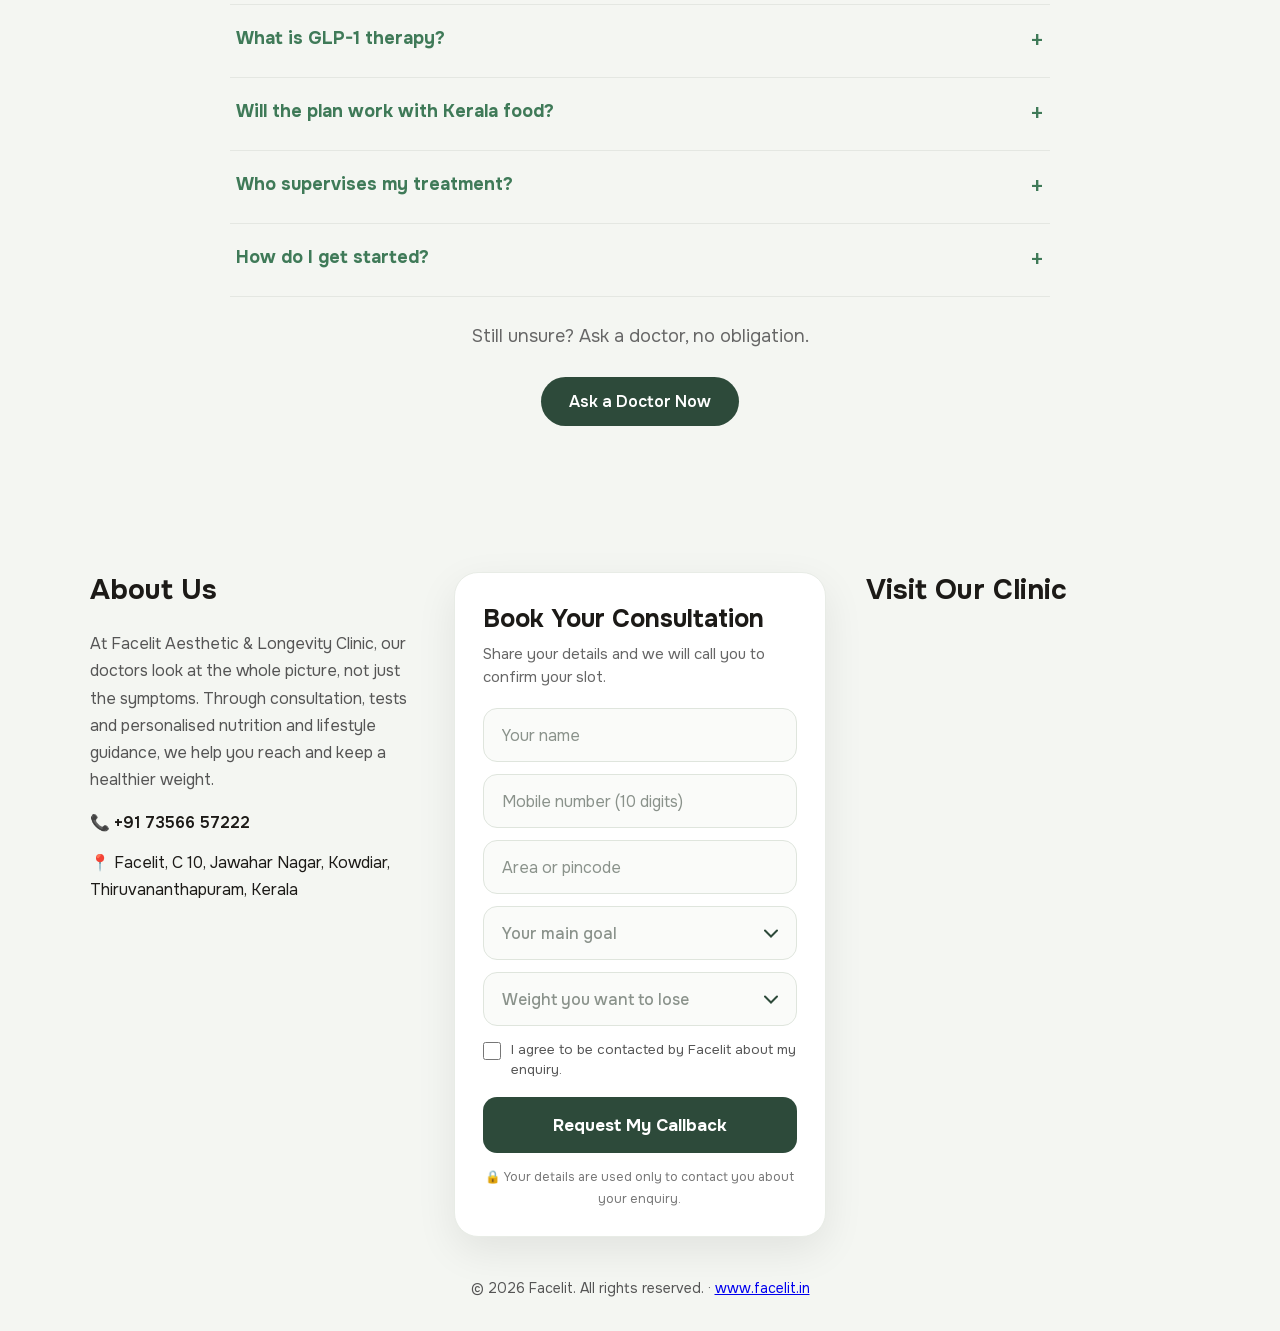
==== commit 47bb7a97: "GLP-1 doctor section: replace tags with one-line specialist title Co-Authored-By: Claude Sonnet 5.5 " ====
--- a/glp1-trivandrum/index.html
+++ b/glp1-trivandrum/index.html
@@ -188,6 +188,7 @@
 
 .bc2 .bimg{width:100%;aspect-ratio:1/1;object-fit:cover;object-position:35% 30%;border-radius:16px}
 @media(max-width:900px){.bc2 .bimg{height:190px;aspect-ratio:auto}}
+.cred-line{font-size:17px;font-weight:600;color:#2d5a6a;line-height:1.5;margin:10px 0 18px}
 </style></head><body>
 <header class="nav"><a href="/glp1-trivandrum/"><img src="/assets/facelit-logo.svg" alt="Facelit" width="140" height="44"></a>
 <nav><a href="#steps">How it Works</a><a href="#benefits">Benefits</a><a href="#programme">Programme</a><a href="#doctor">Team</a><a href="#faq">FAQs</a></nav><a class="pill" href="#book" data-lead="form">Book Consultation</a></header>
@@ -247,7 +248,7 @@
 <div class="f4"><em>4</em><i>⚖️</i><h3>Track Progress</h3><p>Follow-up reviews and body composition scans show how you are really doing.</p></div></div><a class="pill" href="#book" data-lead="form">Book My Consultation</a></div></section>
 
 <section class="wrap doctor-section" id="doctor"><div class="doc-grid"><div><p class="eyebrow">Meet your doctor</p><h2 class="doctor-name">Dr. Devi KR</h2>
-<div class="cred-row"><span class="cred-tag">MBBS</span><span class="cred-tag">MD General Physician</span><span class="cred-tag">Consultant Physician</span><span class="cred-tag">Longevity</span><span class="cred-tag">Obesity</span><span class="cred-tag">Aesthetic Management</span></div>
+<p class="cred-line">MBBS, MD · Consultant Physician Specialist in Longevity, Obesity &amp; Aesthetic Management</p>
 <p class="cnf-section-text">Weight is shaped by metabolism, hormones, sleep, stress and lifestyle, not just willpower. Kerala’s rice-based meals, festival feasting, humid weather that discourages outdoor exercise and long desk hours all play a part. At Facelit, Kowdiar, your doctor looks at the full picture before recommending a plan, and stays involved at every review.</p>
 <div class="cnf-features-wrapper"><div class="cnf-feature"><div class="cnf-feature-icon cnf-green">🛡️</div><div class="cnf-feature-text">Medically Supervised</div></div><div class="cnf-feature"><div class="cnf-feature-icon cnf-purple">👩‍⚕️</div><div class="cnf-feature-text">Doctor-Led Plan</div></div><div class="cnf-feature"><div class="cnf-feature-icon cnf-orange">❤️</div><div class="cnf-feature-text">Personalised Care</div></div><div class="cnf-feature"><div class="cnf-feature-icon cnf-yellow">📈</div><div class="cnf-feature-text">Progress Tracking</div></div></div>
 <p style="margin-top:24px"><a class="pill" href="#book" data-lead="form">Book With Dr. Devi</a></p></div>
